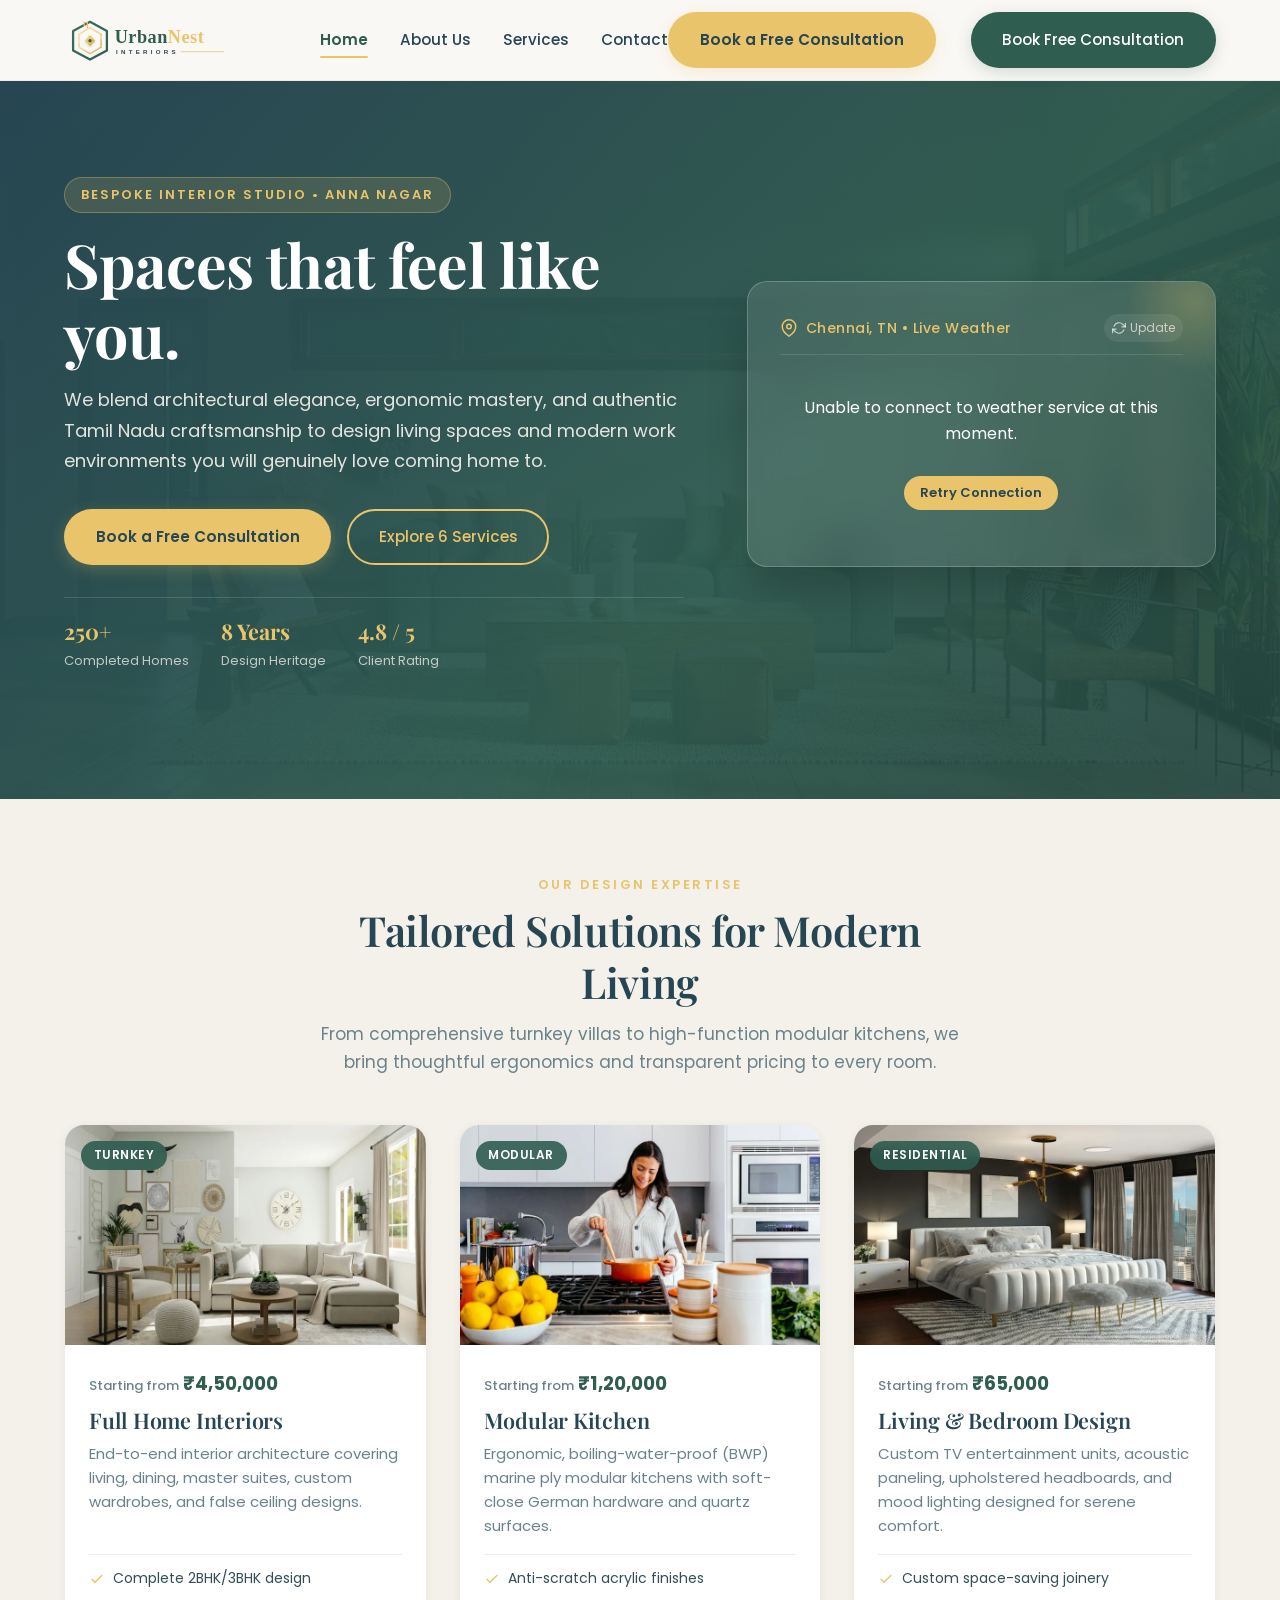
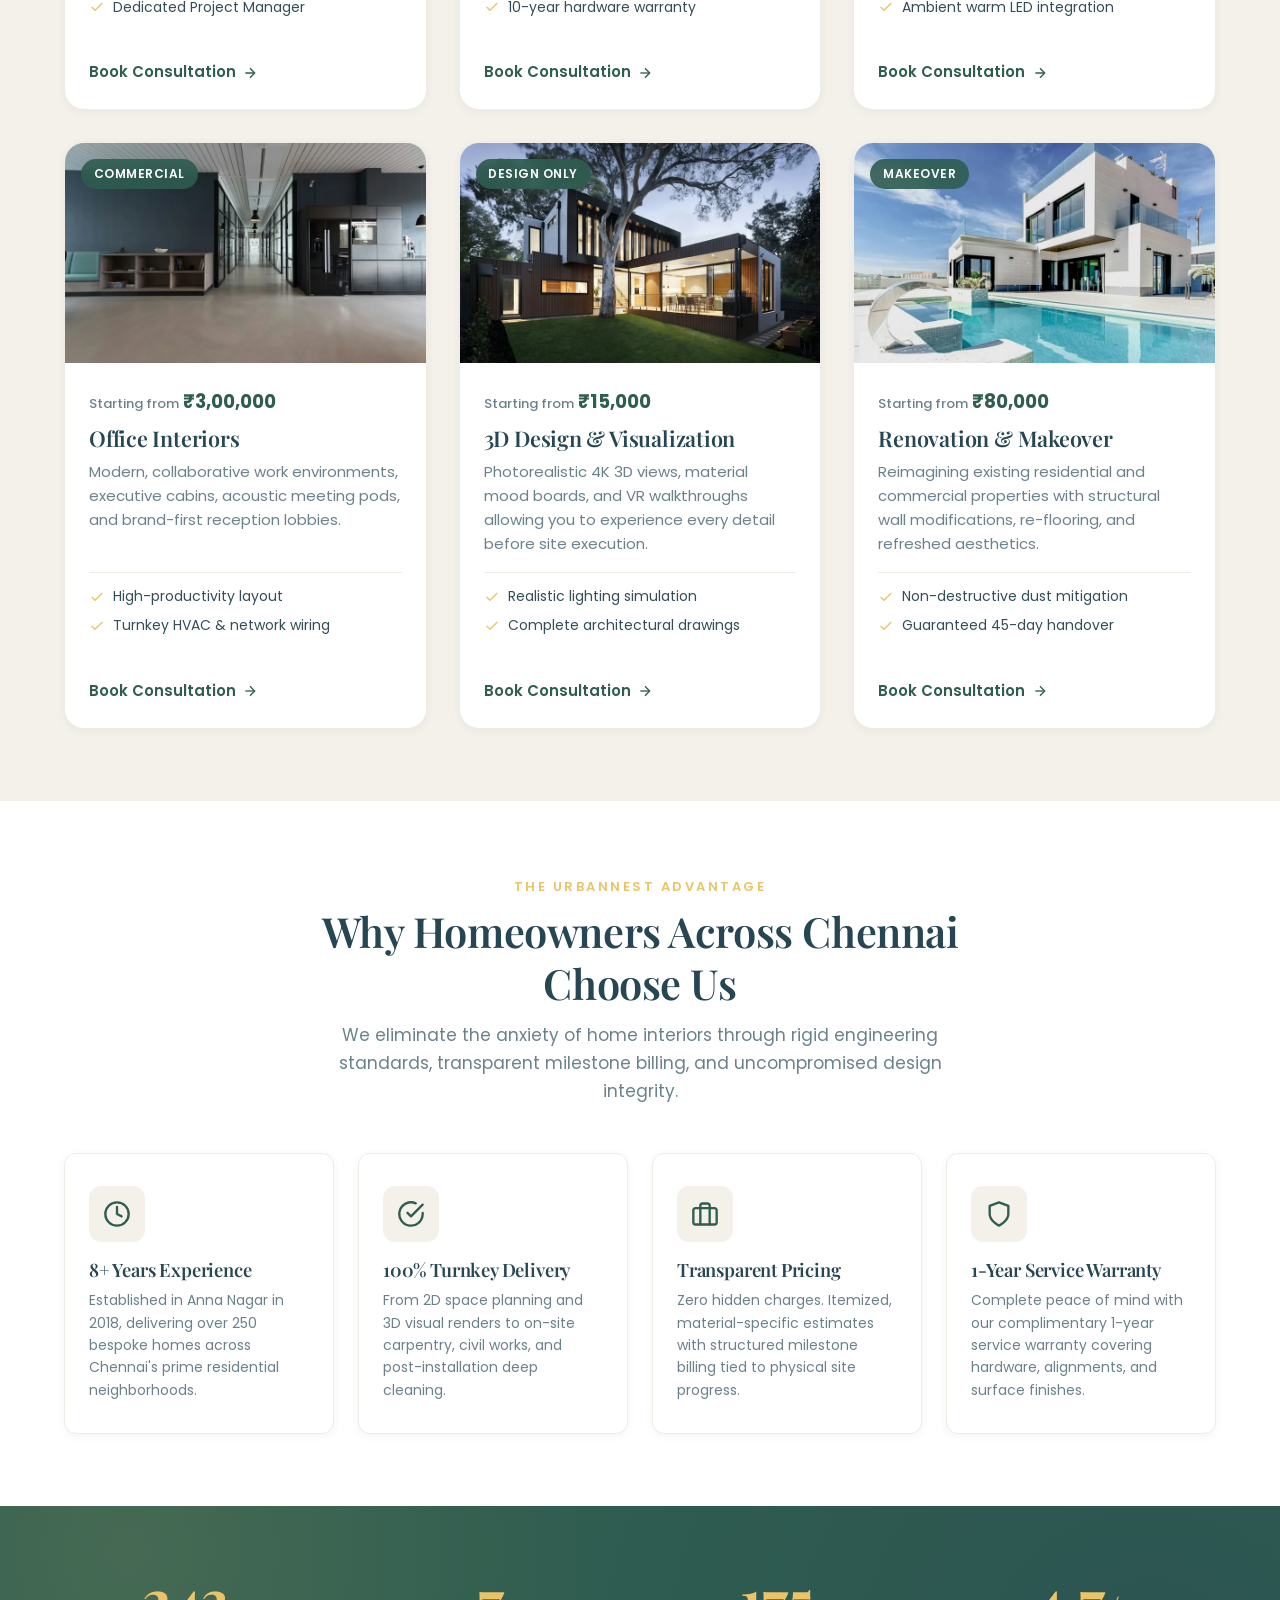
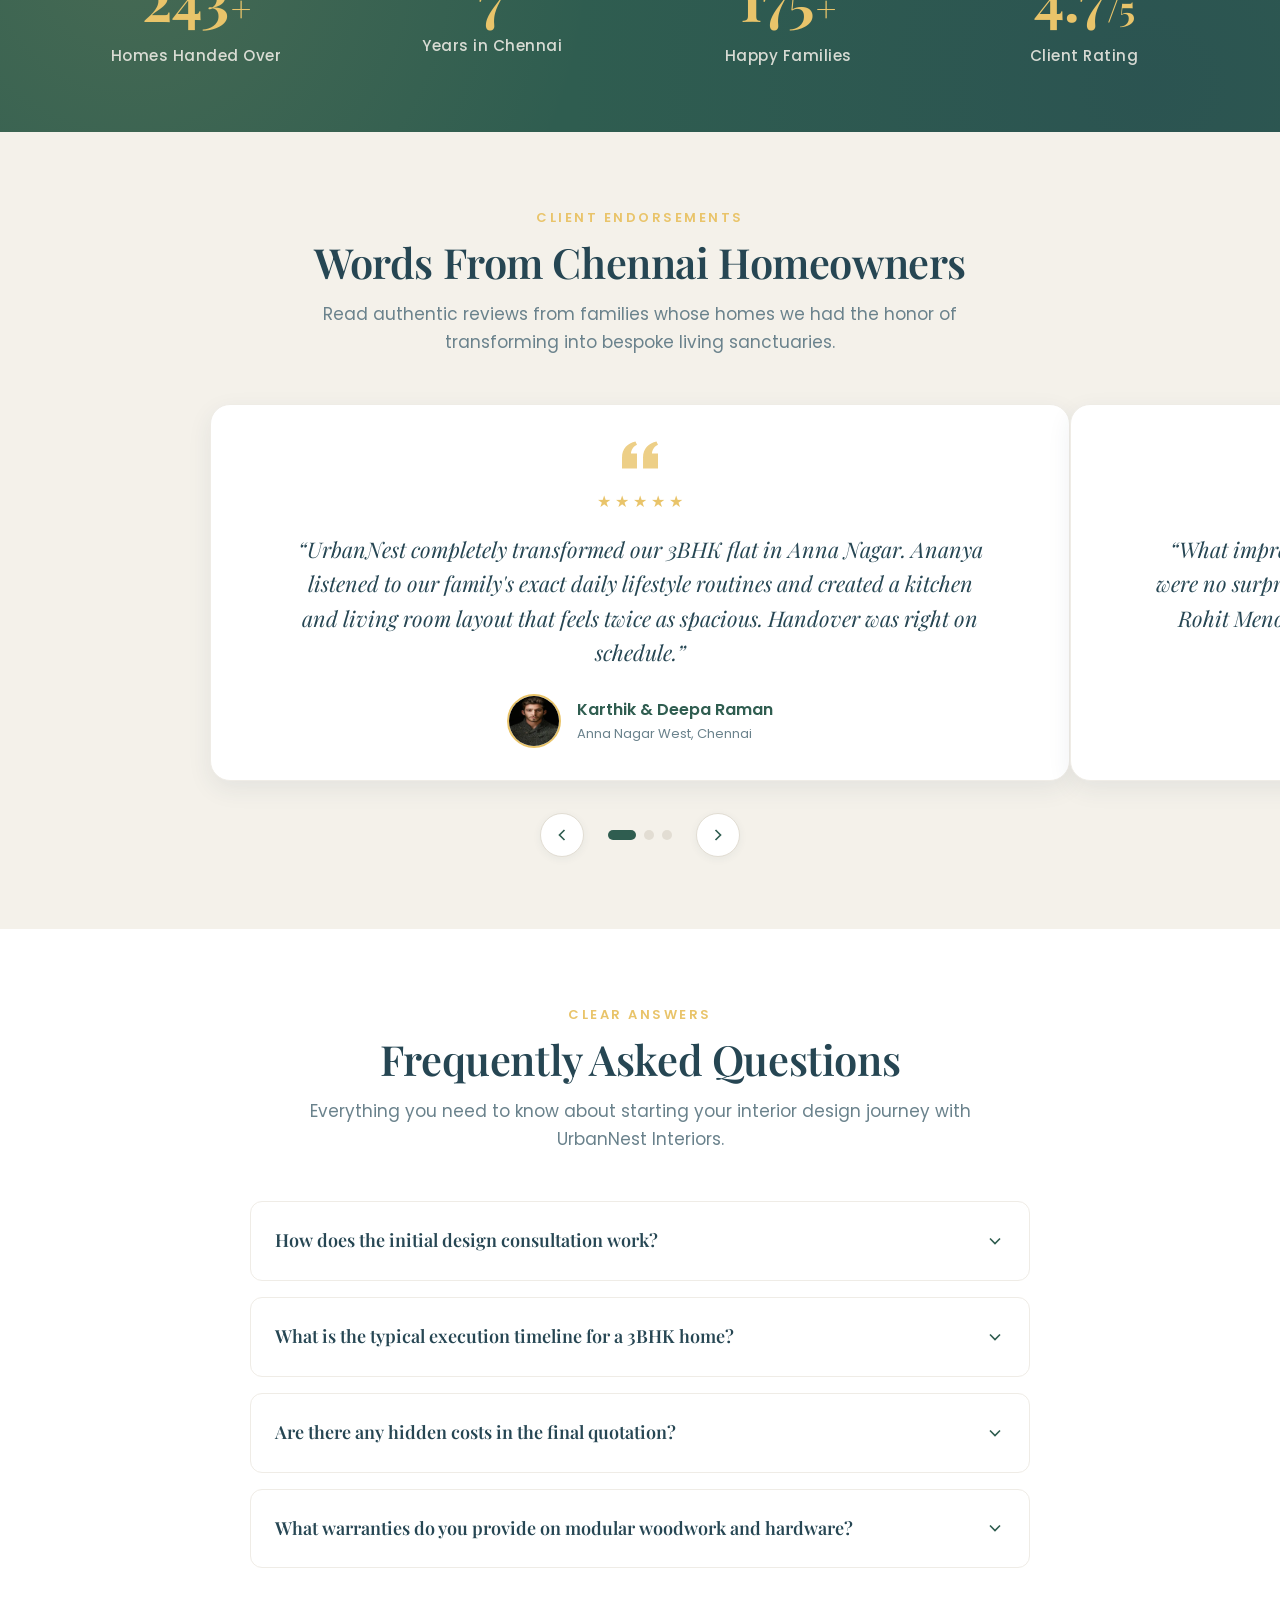
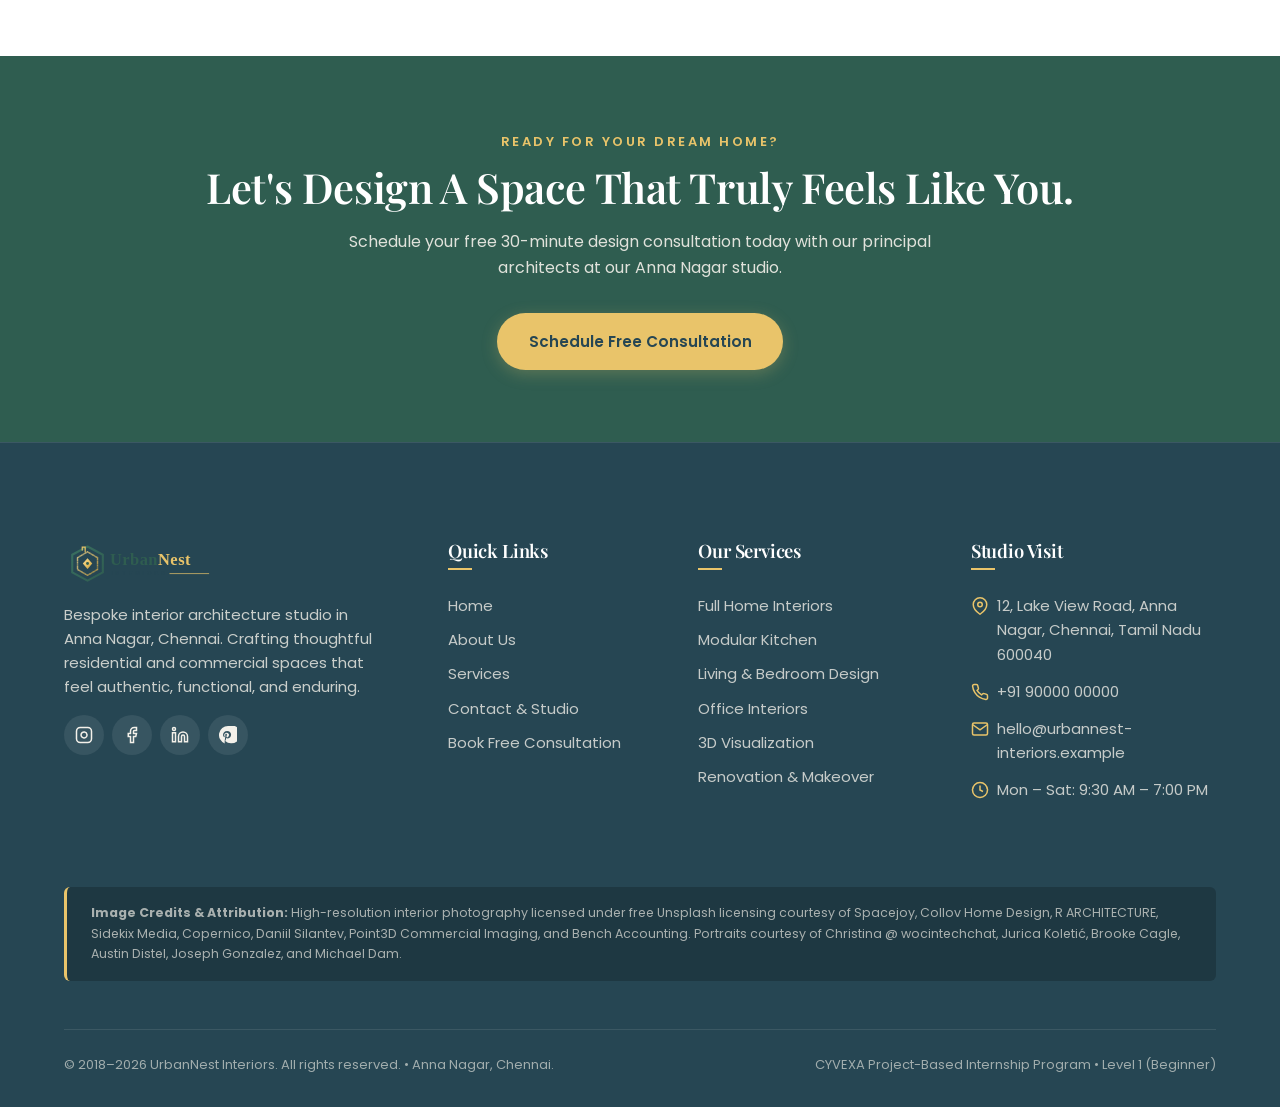
==== index.html @ 2cceaa19 "Initial commit: Complete UrbanNest Interiors static website and documentation" ====
<!DOCTYPE html>
<html lang="en">
<head>
  <meta charset="UTF-8">
  <meta name="viewport" content="width=device-width, initial-scale=1.0">
  <title>UrbanNest Interiors | Spaces that feel like you | Chennai</title>
  <meta name="description" content="UrbanNest Interiors is Chennai's premier interior design firm in Anna Nagar. Bespoke full-home interiors, modular kitchens, and office transformations since 2018.">
  <meta name="keywords" content="interior design chennai, anna nagar interior designers, modular kitchen chennai, home renovation chennai, turnkey interiors">
  <meta name="author" content="UrbanNest Interiors">

  <!-- Open Graph / Meta -->
  <meta property="og:type" content="website">
  <meta property="og:title" content="UrbanNest Interiors | Spaces that feel like you">
  <meta property="og:description" content="Elevate your home with Chennai's trusted interior design studio. Over 250+ projects delivered with transparent pricing and 1-year service support.">
  <meta property="og:image" content="assets/images/hero-living-room.webp">

  <!-- Favicon -->
  <link rel="icon" type="image/png" href="assets/favicon.png">

  <!-- Google Fonts Preconnect -->
  <link rel="preconnect" href="https://fonts.googleapis.com">
  <link rel="preconnect" href="https://fonts.gstatic.com" crossorigin>
  <link href="https://fonts.googleapis.com/css2?family=Playfair+Display:ital,wght@0,500;0,600;0,700;1,400&family=Poppins:wght@300;400;500;600;700&display=swap" rel="stylesheet">

  <!-- Main Stylesheet -->
  <link rel="stylesheet" href="css/style.css">
</head>
<body>

  <!-- Site Header -->
  <header class="site-header" id="siteHeader">
    <div class="container header-container">
      <a href="index.html" class="brand-logo-link" aria-label="UrbanNest Interiors Home">
        <img src="assets/logo.svg" alt="UrbanNest Interiors Logo" class="brand-logo-img" width="220" height="52">
      </a>

      <!-- Desktop & Mobile Navigation -->
      <nav class="main-navigation" id="mainNavigation" aria-label="Main Navigation">
        <ul class="nav-menu">
          <li><a href="index.html" class="nav-link active" aria-current="page">Home</a></li>
          <li><a href="about.html" class="nav-link">About Us</a></li>
          <li><a href="services.html" class="nav-link">Services</a></li>
          <li><a href="contact.html" class="nav-link">Contact</a></li>
        </ul>
        <div class="mobile-cta-wrapper">
          <a href="contact.html" class="btn btn-gold">Book a Free Consultation</a>
        </div>
      </nav>

      <div class="header-actions">
        <a href="contact.html" class="btn btn-primary" id="headerCtaBtn">Book Free Consultation</a>
        <button class="menu-toggle" id="menuToggle" aria-expanded="false" aria-controls="mainNavigation" aria-label="Toggle navigation menu">
          <span class="menu-toggle-bar"></span>
          <span class="menu-toggle-bar"></span>
          <span class="menu-toggle-bar"></span>
        </button>
      </div>
    </div>
  </header>

  <main id="mainContent">
    <!-- Hero Section -->
    <section class="hero" id="heroSection">
      <img src="assets/images/hero-living-room.webp" alt="Warm luxury living room designed by UrbanNest Interiors in Chennai" class="hero-background-image" width="1400" height="800">
      <div class="hero-overlay-scrim"></div>
      
      <div class="container hero-container">
        <div class="hero-content">
          <span class="hero-tag">Bespoke Interior Studio &bull; Anna Nagar</span>
          <h1 class="hero-title">Spaces that feel like you.</h1>
          <p class="hero-subtitle">
            We blend architectural elegance, ergonomic mastery, and authentic Tamil Nadu craftsmanship to design living spaces and modern work environments you will genuinely love coming home to.
          </p>
          <div class="hero-cta-group">
            <a href="contact.html" class="btn btn-gold">Book a Free Consultation</a>
            <a href="services.html" class="btn btn-outline-gold">Explore 6 Services</a>
          </div>

          <div class="hero-trust-badges">
            <div class="trust-badge-item">
              <span class="trust-badge-number">250+</span>
              <span class="trust-badge-label">Completed Homes</span>
            </div>
            <div class="trust-badge-item">
              <span class="trust-badge-number">8 Years</span>
              <span class="trust-badge-label">Design Heritage</span>
            </div>
            <div class="trust-badge-item">
              <span class="trust-badge-number">4.8 / 5</span>
              <span class="trust-badge-label">Client Rating</span>
            </div>
          </div>
        </div>

        <!-- Dynamic Open-Meteo Weather Widget -->
        <div class="weather-widget-wrapper">
          <div class="weather-card" id="weatherCard" aria-live="polite">
            <div class="weather-header">
              <div class="weather-location">
                <svg width="18" height="18" viewBox="0 0 24 24" fill="none" stroke="currentColor" stroke-width="2" stroke-linecap="round" stroke-linejoin="round" aria-hidden="true"><path d="M21 10c0 7-9 13-9 13s-9-6-9-13a9 9 0 0 1 18 0z"></path><circle cx="12" cy="10" r="3"></circle></svg>
                <span>Chennai, TN &bull; Live Weather</span>
              </div>
              <button class="weather-refresh-btn" id="refreshWeatherBtn" title="Refresh live weather">
                <svg width="14" height="14" viewBox="0 0 24 24" fill="none" stroke="currentColor" stroke-width="2" stroke-linecap="round" stroke-linejoin="round" aria-hidden="true"><polyline points="23 4 23 10 17 10"></polyline><polyline points="1 20 1 14 7 14"></polyline><path d="M3.51 9a9 9 0 0 1 14.85-3.36L23 10M1 14l4.64 4.36A9 9 0 0 0 20.49 15"></path></svg>
                <span>Update</span>
              </button>
            </div>

            <!-- Loading State -->
            <div class="weather-loading" id="weatherLoading">
              <div class="weather-loading-spinner"></div>
              <p>Fetching Chennai climate data...</p>
            </div>

            <!-- Live Content State -->
            <div class="weather-content" id="weatherContent" style="display: none;">
              <div class="weather-body">
                <div class="weather-temp-block">
                  <span class="weather-temp" id="weatherTempValue">--</span>
                  <span class="weather-unit">&deg;C</span>
                </div>
                <div class="weather-condition-block">
                  <div class="weather-icon-display" id="weatherIconDisplay" aria-hidden="true">☀️</div>
                  <div class="weather-condition-text" id="weatherConditionText">Loading condition...</div>
                </div>
              </div>

              <div class="weather-details-grid">
                <div class="weather-detail-item">
                  <svg width="15" height="15" viewBox="0 0 24 24" fill="none" stroke="currentColor" stroke-width="2"><path d="M12 2.69l5.66 5.66a8 8 0 1 1-11.31 0z"/></svg>
                  <span>Humidity: <strong id="weatherHumidity">--%</strong></span>
                </div>
                <div class="weather-detail-item">
                  <svg width="15" height="15" viewBox="0 0 24 24" fill="none" stroke="currentColor" stroke-width="2"><path d="M9.59 4.59A2 2 0 1 1 11 8H2m10.59 11.41A2 2 0 1 0 14 16H2m15.73-8.27A2.5 2.5 0 1 1 19.5 12H2"/></svg>
                  <span>Wind: <strong id="weatherWind">-- km/h</strong></span>
                </div>
              </div>

              <p class="weather-context-note">
                Optimal climate planning for Chennai homes &amp; humidity-resistant modular materials.
              </p>
            </div>

            <!-- Error State -->
            <div class="weather-error" id="weatherError" style="display: none;">
              <p>Unable to connect to weather service at this moment.</p>
              <button class="weather-retry-btn" id="retryWeatherBtn">Retry Connection</button>
            </div>
          </div>
        </div>
      </div>
    </section>

    <!-- Featured Services Section -->
    <section class="section section-cream" id="featuredServicesSection">
      <div class="container">
        <div class="section-header">
          <span class="section-eyebrow">Our Design Expertise</span>
          <h2>Tailored Solutions for Modern Living</h2>
          <p class="section-description">
            From comprehensive turnkey villas to high-function modular kitchens, we bring thoughtful ergonomics and transparent pricing to every room.
          </p>
        </div>

        <div class="services-grid">
          <!-- Service 1 -->
          <article class="service-card">
            <div class="service-card-media">
              <img src="assets/images/service-full-home.webp" alt="Full home interior design featuring open living and dining" class="service-card-img" width="800" height="560" loading="lazy">
              <span class="service-card-badge">Turnkey</span>
            </div>
            <div class="service-card-body">
              <span class="service-card-price-tag"><span class="price-prefix">Starting from</span> &#8377;4,50,000</span>
              <h3 class="service-card-title">Full Home Interiors</h3>
              <p class="service-card-desc">End-to-end interior architecture covering living, dining, master suites, custom wardrobes, and false ceiling designs.</p>
              <ul class="service-card-features">
                <li><svg width="16" height="16" viewBox="0 0 24 24" fill="none" stroke="currentColor" stroke-width="2"><polyline points="20 6 9 17 4 12"></polyline></svg> Complete 2BHK/3BHK design</li>
                <li><svg width="16" height="16" viewBox="0 0 24 24" fill="none" stroke="currentColor" stroke-width="2"><polyline points="20 6 9 17 4 12"></polyline></svg> Dedicated Project Manager</li>
              </ul>
              <div class="service-card-footer">
                <a href="contact.html?service=full-home" class="btn-link">Book Consultation <svg width="16" height="16" viewBox="0 0 24 24" fill="none" stroke="currentColor" stroke-width="2"><line x1="5" y1="12" x2="19" y2="12"></line><polyline points="12 5 19 12 12 19"></polyline></svg></a>
              </div>
            </div>
          </article>

          <!-- Service 2 -->
          <article class="service-card">
            <div class="service-card-media">
              <img src="assets/images/service-modular-kitchen.webp" alt="Modern modular kitchen with island and quartz countertops" class="service-card-img" width="800" height="560" loading="lazy">
              <span class="service-card-badge">Modular</span>
            </div>
            <div class="service-card-body">
              <span class="service-card-price-tag"><span class="price-prefix">Starting from</span> &#8377;1,20,000</span>
              <h3 class="service-card-title">Modular Kitchen</h3>
              <p class="service-card-desc">Ergonomic, boiling-water-proof (BWP) marine ply modular kitchens with soft-close German hardware and quartz surfaces.</p>
              <ul class="service-card-features">
                <li><svg width="16" height="16" viewBox="0 0 24 24" fill="none" stroke="currentColor" stroke-width="2"><polyline points="20 6 9 17 4 12"></polyline></svg> Anti-scratch acrylic finishes</li>
                <li><svg width="16" height="16" viewBox="0 0 24 24" fill="none" stroke="currentColor" stroke-width="2"><polyline points="20 6 9 17 4 12"></polyline></svg> 10-year hardware warranty</li>
              </ul>
              <div class="service-card-footer">
                <a href="contact.html?service=modular-kitchen" class="btn-link">Book Consultation <svg width="16" height="16" viewBox="0 0 24 24" fill="none" stroke="currentColor" stroke-width="2"><line x1="5" y1="12" x2="19" y2="12"></line><polyline points="12 5 19 12 12 19"></polyline></svg></a>
              </div>
            </div>
          </article>

          <!-- Service 3 -->
          <article class="service-card">
            <div class="service-card-media">
              <img src="assets/images/service-living-bedroom.webp" alt="Elegantly styled living lounge and cozy master bedroom" class="service-card-img" width="800" height="560" loading="lazy">
              <span class="service-card-badge">Residential</span>
            </div>
            <div class="service-card-body">
              <span class="service-card-price-tag"><span class="price-prefix">Starting from</span> &#8377;65,000</span>
              <h3 class="service-card-title">Living &amp; Bedroom Design</h3>
              <p class="service-card-desc">Custom TV entertainment units, acoustic paneling, upholstered headboards, and mood lighting designed for serene comfort.</p>
              <ul class="service-card-features">
                <li><svg width="16" height="16" viewBox="0 0 24 24" fill="none" stroke="currentColor" stroke-width="2"><polyline points="20 6 9 17 4 12"></polyline></svg> Custom space-saving joinery</li>
                <li><svg width="16" height="16" viewBox="0 0 24 24" fill="none" stroke="currentColor" stroke-width="2"><polyline points="20 6 9 17 4 12"></polyline></svg> Ambient warm LED integration</li>
              </ul>
              <div class="service-card-footer">
                <a href="contact.html?service=living-bedroom" class="btn-link">Book Consultation <svg width="16" height="16" viewBox="0 0 24 24" fill="none" stroke="currentColor" stroke-width="2"><line x1="5" y1="12" x2="19" y2="12"></line><polyline points="12 5 19 12 12 19"></polyline></svg></a>
              </div>
            </div>
          </article>

          <!-- Service 4 -->
          <article class="service-card">
            <div class="service-card-media">
              <img src="assets/images/service-office.webp" alt="Modern corporate office interior with collaborative workstations" class="service-card-img" width="800" height="560" loading="lazy">
              <span class="service-card-badge">Commercial</span>
            </div>
            <div class="service-card-body">
              <span class="service-card-price-tag"><span class="price-prefix">Starting from</span> &#8377;3,00,000</span>
              <h3 class="service-card-title">Office Interiors</h3>
              <p class="service-card-desc">Modern, collaborative work environments, executive cabins, acoustic meeting pods, and brand-first reception lobbies.</p>
              <ul class="service-card-features">
                <li><svg width="16" height="16" viewBox="0 0 24 24" fill="none" stroke="currentColor" stroke-width="2"><polyline points="20 6 9 17 4 12"></polyline></svg> High-productivity layout</li>
                <li><svg width="16" height="16" viewBox="0 0 24 24" fill="none" stroke="currentColor" stroke-width="2"><polyline points="20 6 9 17 4 12"></polyline></svg> Turnkey HVAC &amp; network wiring</li>
              </ul>
              <div class="service-card-footer">
                <a href="contact.html?service=office-interiors" class="btn-link">Book Consultation <svg width="16" height="16" viewBox="0 0 24 24" fill="none" stroke="currentColor" stroke-width="2"><line x1="5" y1="12" x2="19" y2="12"></line><polyline points="12 5 19 12 12 19"></polyline></svg></a>
              </div>
            </div>
          </article>

          <!-- Service 5 -->
          <article class="service-card">
            <div class="service-card-media">
              <img src="assets/images/service-3d-viz.webp" alt="Photorealistic 3D architectural render of a contemporary interior" class="service-card-img" width="800" height="560" loading="lazy">
              <span class="service-card-badge">Design Only</span>
            </div>
            <div class="service-card-body">
              <span class="service-card-price-tag"><span class="price-prefix">Starting from</span> &#8377;15,000</span>
              <h3 class="service-card-title">3D Design &amp; Visualization</h3>
              <p class="service-card-desc">Photorealistic 4K 3D views, material mood boards, and VR walkthroughs allowing you to experience every detail before site execution.</p>
              <ul class="service-card-features">
                <li><svg width="16" height="16" viewBox="0 0 24 24" fill="none" stroke="currentColor" stroke-width="2"><polyline points="20 6 9 17 4 12"></polyline></svg> Realistic lighting simulation</li>
                <li><svg width="16" height="16" viewBox="0 0 24 24" fill="none" stroke="currentColor" stroke-width="2"><polyline points="20 6 9 17 4 12"></polyline></svg> Complete architectural drawings</li>
              </ul>
              <div class="service-card-footer">
                <a href="contact.html?service=3d-design" class="btn-link">Book Consultation <svg width="16" height="16" viewBox="0 0 24 24" fill="none" stroke="currentColor" stroke-width="2"><line x1="5" y1="12" x2="19" y2="12"></line><polyline points="12 5 19 12 12 19"></polyline></svg></a>
              </div>
            </div>
          </article>

          <!-- Service 6 -->
          <article class="service-card">
            <div class="service-card-media">
              <img src="assets/images/service-renovation.webp" alt="Transformed luxury living space after comprehensive renovation" class="service-card-img" width="800" height="560" loading="lazy">
              <span class="service-card-badge">Makeover</span>
            </div>
            <div class="service-card-body">
              <span class="service-card-price-tag"><span class="price-prefix">Starting from</span> &#8377;80,000</span>
              <h3 class="service-card-title">Renovation &amp; Makeover</h3>
              <p class="service-card-desc">Reimagining existing residential and commercial properties with structural wall modifications, re-flooring, and refreshed aesthetics.</p>
              <ul class="service-card-features">
                <li><svg width="16" height="16" viewBox="0 0 24 24" fill="none" stroke="currentColor" stroke-width="2"><polyline points="20 6 9 17 4 12"></polyline></svg> Non-destructive dust mitigation</li>
                <li><svg width="16" height="16" viewBox="0 0 24 24" fill="none" stroke="currentColor" stroke-width="2"><polyline points="20 6 9 17 4 12"></polyline></svg> Guaranteed 45-day handover</li>
              </ul>
              <div class="service-card-footer">
                <a href="contact.html?service=renovation" class="btn-link">Book Consultation <svg width="16" height="16" viewBox="0 0 24 24" fill="none" stroke="currentColor" stroke-width="2"><line x1="5" y1="12" x2="19" y2="12"></line><polyline points="12 5 19 12 12 19"></polyline></svg></a>
              </div>
            </div>
          </article>
        </div>
      </div>
    </section>

    <!-- Why Choose UrbanNest Section -->
    <section class="section section-white" id="whyChooseUsSection">
      <div class="container">
        <div class="section-header">
          <span class="section-eyebrow">The UrbanNest Advantage</span>
          <h2>Why Homeowners Across Chennai Choose Us</h2>
          <p class="section-description">
            We eliminate the anxiety of home interiors through rigid engineering standards, transparent milestone billing, and uncompromised design integrity.
          </p>
        </div>

        <div class="features-grid">
          <div class="feature-box">
            <div class="feature-icon-wrapper">
              <svg width="28" height="28" viewBox="0 0 24 24" fill="none" stroke="currentColor" stroke-width="2" stroke-linecap="round" stroke-linejoin="round" aria-hidden="true"><circle cx="12" cy="12" r="10"></circle><polyline points="12 6 12 12 16 14"></polyline></svg>
            </div>
            <h3 class="feature-title">8+ Years Experience</h3>
            <p class="feature-text">Established in Anna Nagar in 2018, delivering over 250 bespoke homes across Chennai's prime residential neighborhoods.</p>
          </div>

          <div class="feature-box">
            <div class="feature-icon-wrapper">
              <svg width="28" height="28" viewBox="0 0 24 24" fill="none" stroke="currentColor" stroke-width="2" stroke-linecap="round" stroke-linejoin="round" aria-hidden="true"><path d="M22 11.08V12a10 10 0 1 1-5.93-9.14"></path><polyline points="22 4 12 14.01 9 11.01"></polyline></svg>
            </div>
            <h3 class="feature-title">100% Turnkey Delivery</h3>
            <p class="feature-text">From 2D space planning and 3D visual renders to on-site carpentry, civil works, and post-installation deep cleaning.</p>
          </div>

          <div class="feature-box">
            <div class="feature-icon-wrapper">
              <svg width="28" height="28" viewBox="0 0 24 24" fill="none" stroke="currentColor" stroke-width="2" stroke-linecap="round" stroke-linejoin="round" aria-hidden="true"><rect x="2" y="7" width="20" height="14" rx="2" ry="2"></rect><path d="M16 21V5a2 2 0 0 0-2-2h-4a2 2 0 0 0-2 2v16"></path></svg>
            </div>
            <h3 class="feature-title">Transparent Pricing</h3>
            <p class="feature-text">Zero hidden charges. Itemized, material-specific estimates with structured milestone billing tied to physical site progress.</p>
          </div>

          <div class="feature-box">
            <div class="feature-icon-wrapper">
              <svg width="28" height="28" viewBox="0 0 24 24" fill="none" stroke="currentColor" stroke-width="2" stroke-linecap="round" stroke-linejoin="round" aria-hidden="true"><path d="M12 22s8-4 8-10V5l-8-3-8 3v7c0 6 8 10 8 10z"></path></svg>
            </div>
            <h3 class="feature-title">1-Year Service Warranty</h3>
            <p class="feature-text">Complete peace of mind with our complimentary 1-year service warranty covering hardware, alignments, and surface finishes.</p>
          </div>
        </div>
      </div>
    </section>

    <!-- Statistics Section with Animated Counters -->
    <section class="stats-banner" id="statsSection">
      <div class="container">
        <div class="stats-grid">
          <div class="stat-item">
            <div class="stat-number-wrapper">
              <span class="stat-counter" data-target="250">0</span>
              <span class="stat-suffix">+</span>
            </div>
            <div class="stat-label">Homes Handed Over</div>
          </div>

          <div class="stat-item">
            <div class="stat-number-wrapper">
              <span class="stat-counter" data-target="8">0</span>
              <span class="stat-suffix"></span>
            </div>
            <div class="stat-label">Years in Chennai</div>
          </div>

          <div class="stat-item">
            <div class="stat-number-wrapper">
              <span class="stat-counter" data-target="180">0</span>
              <span class="stat-suffix">+</span>
            </div>
            <div class="stat-label">Happy Families</div>
          </div>

          <div class="stat-item">
            <div class="stat-number-wrapper">
              <span class="stat-counter" data-target="4.8" data-decimal="true">0</span>
              <span class="stat-suffix">/5</span>
            </div>
            <div class="stat-label">Client Rating</div>
          </div>
        </div>
      </div>
    </section>

    <!-- Client Testimonials Slider -->
    <section class="section section-cream testimonials-section" id="testimonialsSection">
      <div class="container">
        <div class="section-header">
          <span class="section-eyebrow">Client Endorsements</span>
          <h2>Words From Chennai Homeowners</h2>
          <p class="section-description">
            Read authentic reviews from families whose homes we had the honor of transforming into bespoke living sanctuaries.
          </p>
        </div>

        <div class="testimonial-carousel-container" id="testimonialCarousel">
          <div class="testimonial-track" id="testimonialTrack">
            <!-- Slide 1 -->
            <div class="testimonial-slide">
              <svg class="testimonial-quote-icon" width="36" height="36" viewBox="0 0 24 24" fill="currentColor"><path d="M14.017 21v-7.391c0-5.704 3.731-9.57 8.983-10.609l.995 2.151c-2.432.917-3.995 3.638-3.995 5.849h4v10h-9.983zm-14.017 0v-7.391c0-5.704 3.748-9.57 9-10.609l.996 2.151c-2.433.917-3.996 3.638-3.996 5.849h3.983v10h-9.983z"/></svg>
              <div class="testimonial-rating" aria-label="5 out of 5 stars">
                <span>&#9733;</span><span>&#9733;</span><span>&#9733;</span><span>&#9733;</span><span>&#9733;</span>
              </div>
              <blockquote class="testimonial-quote-text">
                &ldquo;UrbanNest completely transformed our 3BHK flat in Anna Nagar. Ananya listened to our family's exact daily lifestyle routines and created a kitchen and living room layout that feels twice as spacious. Handover was right on schedule.&rdquo;
              </blockquote>
              <div class="testimonial-author-wrapper">
                <img src="assets/images/client-karthik.webp" alt="Client Karthik and Deepa" class="testimonial-author-avatar" width="54" height="54" loading="lazy">
                <div class="testimonial-author-info">
                  <div class="testimonial-author-name">Karthik &amp; Deepa Raman</div>
                  <div class="testimonial-author-location">Anna Nagar West, Chennai</div>
                </div>
              </div>
            </div>

            <!-- Slide 2 -->
            <div class="testimonial-slide">
              <svg class="testimonial-quote-icon" width="36" height="36" viewBox="0 0 24 24" fill="currentColor"><path d="M14.017 21v-7.391c0-5.704 3.731-9.57 8.983-10.609l.995 2.151c-2.432.917-3.995 3.638-3.995 5.849h4v10h-9.983zm-14.017 0v-7.391c0-5.704 3.748-9.57 9-10.609l.996 2.151c-2.433.917-3.996 3.638-3.996 5.849h3.983v10h-9.983z"/></svg>
              <div class="testimonial-rating" aria-label="5 out of 5 stars">
                <span>&#9733;</span><span>&#9733;</span><span>&#9733;</span><span>&#9733;</span><span>&#9733;</span>
              </div>
              <blockquote class="testimonial-quote-text">
                &ldquo;What impressed me most was the absolute financial transparency. There were no surprise charges halfway through our ECR beach house renovation. Rohit Menon and his project engineers sent weekly video walkthroughs without fail.&rdquo;
              </blockquote>
              <div class="testimonial-author-wrapper">
                <img src="assets/images/client-meera.webp" alt="Client Meera Sundaram" class="testimonial-author-avatar" width="54" height="54" loading="lazy">
                <div class="testimonial-author-info">
                  <div class="testimonial-author-name">Meera Sundaram</div>
                  <div class="testimonial-author-location">East Coast Road (ECR), Chennai</div>
                </div>
              </div>
            </div>

            <!-- Slide 3 -->
            <div class="testimonial-slide">
              <svg class="testimonial-quote-icon" width="36" height="36" viewBox="0 0 24 24" fill="currentColor"><path d="M14.017 21v-7.391c0-5.704 3.731-9.57 8.983-10.609l.995 2.151c-2.432.917-3.995 3.638-3.995 5.849h4v10h-9.983zm-14.017 0v-7.391c0-5.704 3.748-9.57 9-10.609l.996 2.151c-2.433.917-3.996 3.638-3.996 5.849h3.983v10h-9.983z"/></svg>
              <div class="testimonial-rating" aria-label="5 out of 5 stars">
                <span>&#9733;</span><span>&#9733;</span><span>&#9733;</span><span>&#9733;</span><span>&#9733;</span>
              </div>
              <blockquote class="testimonial-quote-text">
                &ldquo;Sneha's 3D visualizations gave us complete confidence before even knocking down a single wall. The finished apartment in OMR matches the 3D rendering down to the exact wood grain and ambient light temperature.&rdquo;
              </blockquote>
              <div class="testimonial-author-wrapper">
                <img src="assets/images/client-arjun.webp" alt="Client Arjun and Radhika" class="testimonial-author-avatar" width="54" height="54" loading="lazy">
                <div class="testimonial-author-info">
                  <div class="testimonial-author-name">Arjun &amp; Radhika Varma</div>
                  <div class="testimonial-author-location">OMR IT Corridor, Chennai</div>
                </div>
              </div>
            </div>
          </div>

          <!-- Controls -->
          <div class="slider-controls">
            <button class="slider-btn" id="prevSlideBtn" aria-label="Previous testimonial slide">
              <svg width="20" height="20" viewBox="0 0 24 24" fill="none" stroke="currentColor" stroke-width="2"><polyline points="15 18 9 12 15 6"></polyline></svg>
            </button>
            <div class="slider-dots" id="sliderDots" role="tablist" aria-label="Testimonial slider navigation"></div>
            <button class="slider-btn" id="nextSlideBtn" aria-label="Next testimonial slide">
              <svg width="20" height="20" viewBox="0 0 24 24" fill="none" stroke="currentColor" stroke-width="2"><polyline points="9 18 15 12 9 6"></polyline></svg>
            </button>
          </div>
        </div>
      </div>
    </section>

    <!-- Frequently Asked Questions Accordion -->
    <section class="section section-white" id="faqSection">
      <div class="container">
        <div class="section-header">
          <span class="section-eyebrow">Clear Answers</span>
          <h2>Frequently Asked Questions</h2>
          <p class="section-description">
            Everything you need to know about starting your interior design journey with UrbanNest Interiors.
          </p>
        </div>

        <div class="faq-container">
          <!-- FAQ 1 -->
          <div class="faq-item">
            <button class="faq-question-btn" aria-expanded="false">
              <span>How does the initial design consultation work?</span>
              <svg class="faq-chevron" width="20" height="20" viewBox="0 0 24 24" fill="none" stroke="currentColor" stroke-width="2"><polyline points="6 9 12 15 18 9"></polyline></svg>
            </button>
            <div class="faq-answer-panel">
              <div class="faq-answer-content">
                Our initial 30-minute design consultation is completely free of charge. You can meet our lead architects at our Anna Nagar design studio or schedule a video call. We discuss your floor plans, aesthetic tastes, budget parameters, and timeline requirements.
              </div>
            </div>
          </div>

          <!-- FAQ 2 -->
          <div class="faq-item">
            <button class="faq-question-btn" aria-expanded="false">
              <span>What is the typical execution timeline for a 3BHK home?</span>
              <svg class="faq-chevron" width="20" height="20" viewBox="0 0 24 24" fill="none" stroke="currentColor" stroke-width="2"><polyline points="6 9 12 15 18 9"></polyline></svg>
            </button>
            <div class="faq-answer-panel">
              <div class="faq-answer-content">
                A complete turnkey 3BHK interior project typically takes 45 to 60 business days from the final design approval. We maintain an ironclad schedule backed by weekly video updates and a penalty clause for unexcused delays.
              </div>
            </div>
          </div>

          <!-- FAQ 3 -->
          <div class="faq-item">
            <button class="faq-question-btn" aria-expanded="false">
              <span>Are there any hidden costs in the final quotation?</span>
              <svg class="faq-chevron" width="20" height="20" viewBox="0 0 24 24" fill="none" stroke="currentColor" stroke-width="2"><polyline points="6 9 12 15 18 9"></polyline></svg>
            </button>
            <div class="faq-answer-panel">
              <div class="faq-answer-content">
                No. We practice 100% itemized milestone billing. The price quoted in your finalized scope document is exactly what you pay. Any client-initiated changes during the project are formally estimated and approved before work begins.
              </div>
            </div>
          </div>

          <!-- FAQ 4 -->
          <div class="faq-item">
            <button class="faq-question-btn" aria-expanded="false">
              <span>What warranties do you provide on modular woodwork and hardware?</span>
              <svg class="faq-chevron" width="20" height="20" viewBox="0 0 24 24" fill="none" stroke="currentColor" stroke-width="2"><polyline points="6 9 12 15 18 9"></polyline></svg>
            </button>
            <div class="faq-answer-panel">
              <div class="faq-answer-content">
                We provide a comprehensive 1-year UrbanNest service warranty covering craftsmanship and alignments, combined with up to 10-year manufacturer warranties on boiling-water-proof (BWP) ply and German soft-close hinges (Hettich / Blum).
              </div>
            </div>
          </div>
        </div>
      </div>
    </section>

    <!-- Consultation Call to Action Banner -->
    <section class="section section-dark text-center" id="ctaBannerSection">
      <div class="container">
        <span class="section-eyebrow">Ready For Your Dream Home?</span>
        <h2 style="margin-bottom: 1rem; color: #FFFFFF;">Let&apos;s Design A Space That Truly Feels Like You.</h2>
        <p style="max-width: 600px; margin: 0 auto 2rem; color: rgba(244, 241, 234, 0.9);">
          Schedule your free 30-minute design consultation today with our principal architects at our Anna Nagar studio.
        </p>
        <a href="contact.html" class="btn btn-gold">Schedule Free Consultation</a>
      </div>
    </section>
  </main>

  <!-- Global Footer -->
  <footer class="site-footer" id="siteFooter">
    <div class="container">
      <div class="footer-top-grid">
        <!-- Col 1: Brand Info -->
        <div>
          <img src="assets/logo.svg" alt="UrbanNest Interiors" class="footer-brand-logo" width="200" height="48">
          <p class="footer-brand-desc">
            Bespoke interior architecture studio in Anna Nagar, Chennai. Crafting thoughtful residential and commercial spaces that feel authentic, functional, and enduring.
          </p>
          <div class="footer-social-links" aria-label="Social media channels">
            <a href="https://instagram.com" class="social-btn" target="_blank" rel="noopener noreferrer" aria-label="Instagram">
              <svg width="18" height="18" viewBox="0 0 24 24" fill="none" stroke="currentColor" stroke-width="2"><rect x="2" y="2" width="20" height="20" rx="5" ry="5"></rect><path d="M16 11.37A4 4 0 1 1 12.63 8 4 4 0 0 1 16 11.37z"></path><line x1="17.5" y1="6.5" x2="17.51" y2="6.5"></line></svg>
            </a>
            <a href="https://facebook.com" class="social-btn" target="_blank" rel="noopener noreferrer" aria-label="Facebook">
              <svg width="18" height="18" viewBox="0 0 24 24" fill="none" stroke="currentColor" stroke-width="2"><path d="M18 2h-3a5 5 0 0 0-5 5v3H7v4h3v8h4v-8h3l1-4h-4V7a1 1 0 0 1 1-1h3z"></path></svg>
            </a>
            <a href="https://linkedin.com" class="social-btn" target="_blank" rel="noopener noreferrer" aria-label="LinkedIn">
              <svg width="18" height="18" viewBox="0 0 24 24" fill="none" stroke="currentColor" stroke-width="2"><path d="M16 8a6 6 0 0 1 6 6v7h-4v-7a2 2 0 0 0-2-2 2 2 0 0 0-2 2v7h-4v-7a6 6 0 0 1 6-6z"></path><rect x="2" y="9" width="4" height="12"></rect><circle cx="4" cy="4" r="2"></circle></svg>
            </a>
            <a href="https://pinterest.com" class="social-btn" target="_blank" rel="noopener noreferrer" aria-label="Pinterest">
              <svg width="18" height="18" viewBox="0 0 24 24" fill="currentColor"><path d="M12 0a12 12 0 0 0-4.37 23.18c-.06-.98-.12-2.48.02-3.55.13-.97.87-6.39.87-6.39s-.22-.44-.22-1.09c0-1.02.59-1.78 1.33-1.78.63 0 .93.47.93 1.04 0 .63-.4 1.58-.61 2.45-.17.73.37 1.33 1.09 1.33 1.3 0 2.31-1.38 2.31-3.36 0-1.76-1.26-2.99-3.07-2.99-2.09 0-3.32 1.57-3.32 3.19 0 .63.24 1.31.55 1.68.06.07.07.14.05.21-.06.24-.19.77-.21.88-.04.14-.12.17-.28.1-1.05-.49-1.7-2.02-1.7-3.26 0-2.65 1.93-5.09 5.56-5.09 2.92 0 5.19 2.08 5.19 4.86 0 2.9-1.83 5.23-4.37 5.23-.85 0-1.66-.44-1.93-.97l-.53 2.01c-.19.74-.71 1.66-1.06 2.22A12.003 12.003 0 1 0 12 0z"/></svg>
            </a>
          </div>
        </div>

        <!-- Col 2: Quick Links -->
        <div>
          <h4 class="footer-heading">Quick Links</h4>
          <ul class="footer-nav-list">
            <li><a href="index.html">Home</a></li>
            <li><a href="about.html">About Us</a></li>
            <li><a href="services.html">Services</a></li>
            <li><a href="contact.html">Contact &amp; Studio</a></li>
            <li><a href="contact.html">Book Free Consultation</a></li>
          </ul>
        </div>

        <!-- Col 3: Services -->
        <div>
          <h4 class="footer-heading">Our Services</h4>
          <ul class="footer-nav-list">
            <li><a href="services.html#serviceFullHome">Full Home Interiors</a></li>
            <li><a href="services.html#serviceModularKitchen">Modular Kitchen</a></li>
            <li><a href="services.html#serviceLivingBed">Living &amp; Bedroom Design</a></li>
            <li><a href="services.html#serviceOffice">Office Interiors</a></li>
            <li><a href="services.html#service3dViz">3D Visualization</a></li>
            <li><a href="services.html#serviceRenovation">Renovation &amp; Makeover</a></li>
          </ul>
        </div>

        <!-- Col 4: Studio Contact -->
        <div>
          <h4 class="footer-heading">Studio Visit</h4>
          <div class="footer-contact-item">
            <svg width="18" height="18" viewBox="0 0 24 24" fill="none" stroke="currentColor" stroke-width="2"><path d="M21 10c0 7-9 13-9 13s-9-6-9-13a9 9 0 0 1 18 0z"></path><circle cx="12" cy="10" r="3"></circle></svg>
            <span>12, Lake View Road, Anna Nagar, Chennai, Tamil Nadu 600040</span>
          </div>
          <div class="footer-contact-item">
            <svg width="18" height="18" viewBox="0 0 24 24" fill="none" stroke="currentColor" stroke-width="2"><path d="M22 16.92v3a2 2 0 0 1-2.18 2 19.79 19.79 0 0 1-8.63-3.07 19.5 19.5 0 0 1-6-6 19.79 19.79 0 0 1-3.07-8.67A2 2 0 0 1 4.11 2h3a2 2 0 0 1 2 1.72 12.84 12.84 0 0 0 .7 2.81 2 2 0 0 1-.45 2.11L8.09 9.91a16 16 0 0 0 6 6l1.27-1.27a2 2 0 0 1 2.11-.45 12.84 12.84 0 0 0 2.81.7A2 2 0 0 1 22 16.92z"></path></svg>
            <a href="tel:+919000000000">+91 90000 00000</a>
          </div>
          <div class="footer-contact-item">
            <svg width="18" height="18" viewBox="0 0 24 24" fill="none" stroke="currentColor" stroke-width="2"><path d="M4 4h16c1.1 0 2 .9 2 2v12c0 1.1-.9 2-2 2H4c-1.1 0-2-.9-2-2V6c0-1.1.9-2 2-2z"></path><polyline points="22,6 12,13 2,6"></polyline></svg>
            <a href="mailto:hello@urbannest-interiors.example">hello@urbannest-interiors.example</a>
          </div>
          <div class="footer-contact-item">
            <svg width="18" height="18" viewBox="0 0 24 24" fill="none" stroke="currentColor" stroke-width="2"><circle cx="12" cy="12" r="10"></circle><polyline points="12 6 12 12 16 14"></polyline></svg>
            <span>Mon &ndash; Sat: 9:30 AM &ndash; 7:00 PM</span>
          </div>
        </div>
      </div>

      <!-- External Image Credits Strip -->
      <div class="footer-credits-box">
        <strong>Image Credits &amp; Attribution:</strong> High-resolution interior photography licensed under free Unsplash licensing courtesy of Spacejoy, Collov Home Design, R ARCHITECTURE, Sidekix Media, Copernico, Daniil Silantev, Point3D Commercial Imaging, and Bench Accounting. Portraits courtesy of Christina @ wocintechchat, Jurica Koletić, Brooke Cagle, Austin Distel, Joseph Gonzalez, and Michael Dam.
      </div>

      <!-- Copyright Bar -->
      <div class="footer-bottom-bar">
        <div>&copy; 2018&ndash;2026 UrbanNest Interiors. All rights reserved. &bull; Anna Nagar, Chennai.</div>
        <div>CYVEXA Project-Based Internship Program &bull; Level 1 (Beginner)</div>
      </div>
    </div>
  </footer>

  <!-- Floating Back to Top Button -->
  <button class="back-to-top-btn" id="backToTopBtn" aria-label="Back to top of page">
    <svg width="22" height="22" viewBox="0 0 24 24" fill="none" stroke="currentColor" stroke-width="2.5" stroke-linecap="round" stroke-linejoin="round"><line x1="12" y1="19" x2="12" y2="5"></line><polyline points="5 12 12 5 19 12"></polyline></svg>
  </button>

  <!-- Scripts -->
  <script src="js/main.js"></script>
</body>
</html>
---- css/style.css ----
/* ==========================================================================
   UrbanNest Interiors — Official Stylesheet
   Tagline: "Spaces that feel like you."
   Colors:
     Deep Green: #2F5D50 | Warm Gold: #E9C46A | Cream: #F4F1EA
     Charcoal: #264653   | White: #FFFFFF
   Fonts:
     Headings: 'Playfair Display', Georgia, serif
     Body: 'Poppins', sans-serif
   ========================================================================== */

/* --------------------------------------------------------------------------
   1. CSS Custom Properties (Design Tokens)
   -------------------------------------------------------------------------- */
:root {
  /* Color Palette */
  --color-primary: #2F5D50;
  --color-primary-dark: #22443A;
  --color-primary-light: #3D7364;
  --color-primary-subtle: rgba(47, 93, 80, 0.08);

  --color-gold: #E9C46A;
  --color-gold-hover: #D4AF37;
  --color-gold-light: #FDF6E2;
  --color-gold-glow: rgba(233, 196, 106, 0.25);

  --color-cream: #F4F1EA;
  --color-cream-light: #FAF8F5;
  --color-cream-dark: #E8E3D7;

  --color-charcoal: #264653;
  --color-charcoal-muted: #4A6B78;
  --color-text-body: #334E58;
  --color-text-light: #6A828C;

  --color-white: #FFFFFF;
  --color-border: #E2DDD3;
  --color-border-light: #EFECE6;

  --color-error: #D9534F;
  --color-error-bg: #FDF2F2;
  --color-success: #2E7D32;
  --color-success-bg: #E8F5E9;

  /* Typography */
  --font-heading: 'Playfair Display', Georgia, serif;
  --font-body: 'Poppins', -apple-system, BlinkMacSystemFont, 'Segoe UI', Roboto, sans-serif;

  /* Spacing Scale */
  --space-2xs: 0.25rem;  /* 4px */
  --space-xs: 0.5rem;    /* 8px */
  --space-sm: 0.75rem;   /* 12px */
  --space-md: 1rem;      /* 16px */
  --space-lg: 1.5rem;    /* 24px */
  --space-xl: 2rem;      /* 32px */
  --space-2xl: 3rem;     /* 48px */
  --space-3xl: 4.5rem;   /* 72px */
  --space-4xl: 6rem;     /* 96px */

  /* Layout */
  --container-max-width: 1200px;
  --header-height: 80px;

  /* Shadows */
  --shadow-sm: 0 2px 8px rgba(38, 70, 83, 0.06);
  --shadow-md: 0 8px 24px rgba(38, 70, 83, 0.08);
  --shadow-lg: 0 16px 40px rgba(38, 70, 83, 0.12);
  --shadow-hover: 0 20px 48px rgba(47, 93, 80, 0.16);

  /* Transitions & Border Radii */
  --radius-sm: 6px;
  --radius-md: 12px;
  --radius-lg: 20px;
  --radius-full: 9999px;
  --transition-fast: 0.2s cubic-bezier(0.16, 1, 0.3, 1);
  --transition-normal: 0.3s cubic-bezier(0.16, 1, 0.3, 1);
  --transition-slow: 0.5s cubic-bezier(0.16, 1, 0.3, 1);
}

/* --------------------------------------------------------------------------
   2. Reset & Base Styles
   -------------------------------------------------------------------------- */
*,
*::before,
*::after {
  box-sizing: border-box;
  margin: 0;
  padding: 0;
}

html {
  font-size: 16px;
  scroll-behavior: smooth;
  -webkit-font-smoothing: antialiased;
  -moz-osx-font-smoothing: grayscale;
}

body {
  font-family: var(--font-body);
  font-size: 1rem;
  line-height: 1.65;
  color: var(--color-text-body);
  background-color: var(--color-cream-light);
  overflow-x: hidden;
  min-height: 100vh;
  display: flex;
  flex-direction: column;
}

main {
  flex: 1 0 auto;
}

img,
svg,
video {
  display: block;
  max-width: 100%;
  height: auto;
}

a {
  color: inherit;
  text-decoration: none;
  transition: color var(--transition-fast);
}

button,
input,
select,
textarea {
  font: inherit;
  color: inherit;
}

button {
  cursor: pointer;
  border: none;
  background: none;
}

ul,
ol {
  list-style: none;
}

/* --------------------------------------------------------------------------
   3. Typography & Headings
   -------------------------------------------------------------------------- */
h1, h2, h3, h4, h5, h6 {
  font-family: var(--font-heading);
  color: var(--color-charcoal);
  line-height: 1.25;
  font-weight: 600;
  letter-spacing: -0.01em;
}

h1 {
  font-size: clamp(2.4rem, 5vw, 3.8rem);
  font-weight: 700;
}

h2 {
  font-size: clamp(1.8rem, 3.5vw, 2.6rem);
}

h3 {
  font-size: clamp(1.3rem, 2.5vw, 1.75rem);
}

h4 {
  font-size: 1.2rem;
}

p {
  margin-bottom: 1rem;
}

p:last-child {
  margin-bottom: 0;
}

.text-gold {
  color: var(--color-gold);
}

.text-green {
  color: var(--color-primary);
}

.text-center {
  text-align: center;
}

/* --------------------------------------------------------------------------
   4. Layout Containers & Utilities
   -------------------------------------------------------------------------- */
.container {
  width: 100%;
  max-width: var(--container-max-width);
  margin-left: auto;
  margin-right: auto;
  padding-left: var(--space-lg);
  padding-right: var(--space-lg);
}

.section {
  padding-top: var(--space-3xl);
  padding-bottom: var(--space-3xl);
}

.section-cream {
  background-color: var(--color-cream);
}

.section-white {
  background-color: var(--color-white);
}

.section-dark {
  background-color: var(--color-primary);
  color: var(--color-cream);
}

.section-dark h2,
.section-dark h3,
.section-dark h4 {
  color: var(--color-white);
}

.section-header {
  text-align: center;
  max-width: 680px;
  margin: 0 auto var(--space-2xl);
}

.section-eyebrow {
  display: inline-block;
  font-size: 0.8125rem;
  font-weight: 600;
  text-transform: uppercase;
  letter-spacing: 2.5px;
  color: var(--color-gold);
  margin-bottom: var(--space-xs);
}

.section-dark .section-eyebrow {
  color: var(--color-gold);
}

.section-description {
  font-size: 1.0625rem;
  color: var(--color-text-light);
  margin-top: var(--space-sm);
}

.section-dark .section-description {
  color: rgba(244, 241, 234, 0.8);
}

/* --------------------------------------------------------------------------
   5. Buttons & Interactive Links
   -------------------------------------------------------------------------- */
.btn {
  display: inline-flex;
  align-items: center;
  justify-content: center;
  gap: var(--space-xs);
  padding: 0.85rem 1.85rem;
  font-size: 0.95rem;
  font-weight: 500;
  border-radius: var(--radius-full);
  transition: all var(--transition-normal);
  text-align: center;
  min-height: 48px; /* Touch target >= 44px */
  border: 2px solid transparent;
}

.btn-primary {
  background-color: var(--color-primary);
  color: var(--color-white);
  box-shadow: 0 4px 16px rgba(47, 93, 80, 0.2);
}

.btn-primary:hover,
.btn-primary:focus-visible {
  background-color: var(--color-primary-dark);
  transform: translateY(-2px);
  box-shadow: 0 6px 20px rgba(47, 93, 80, 0.3);
}

.btn-gold {
  background-color: var(--color-gold);
  color: var(--color-charcoal);
  font-weight: 600;
  box-shadow: 0 4px 16px var(--color-gold-glow);
}

.btn-gold:hover,
.btn-gold:focus-visible {
  background-color: var(--color-gold-hover);
  transform: translateY(-2px);
  box-shadow: 0 6px 22px rgba(233, 196, 106, 0.4);
}

.btn-outline {
  border-color: var(--color-primary);
  color: var(--color-primary);
  background-color: transparent;
}

.btn-outline:hover,
.btn-outline:focus-visible {
  background-color: var(--color-primary);
  color: var(--color-white);
  transform: translateY(-2px);
}

.btn-outline-gold {
  border-color: var(--color-gold);
  color: var(--color-gold);
  background-color: transparent;
}

.btn-outline-gold:hover,
.btn-outline-gold:focus-visible {
  background-color: var(--color-gold);
  color: var(--color-charcoal);
}

.btn-link {
  display: inline-flex;
  align-items: center;
  gap: 0.4rem;
  font-weight: 600;
  color: var(--color-primary);
  font-size: 0.9375rem;
  transition: gap var(--transition-fast), color var(--transition-fast);
}

.btn-link:hover {
  color: var(--color-gold-hover);
  gap: 0.65rem;
}

.btn-link svg {
  transition: transform var(--transition-fast);
}

.btn-link:hover svg {
  transform: translateX(4px);
}

/* --------------------------------------------------------------------------
   6. Header & Navigation Bar
   -------------------------------------------------------------------------- */
.site-header {
  position: sticky;
  top: 0;
  left: 0;
  right: 0;
  z-index: 1000;
  background-color: rgba(250, 248, 245, 0.94);
  backdrop-filter: blur(14px);
  -webkit-backdrop-filter: blur(14px);
  border-bottom: 1px solid var(--color-border-light);
  transition: box-shadow var(--transition-normal), background-color var(--transition-normal);
}

.site-header.scrolled {
  box-shadow: var(--shadow-sm);
  background-color: rgba(255, 255, 255, 0.97);
}

.header-container {
  display: flex;
  align-items: center;
  justify-content: space-between;
  height: var(--header-height);
}

.brand-logo-link {
  display: flex;
  align-items: center;
  gap: var(--space-xs);
  transition: opacity var(--transition-fast);
}

.brand-logo-link:hover {
  opacity: 0.9;
}

.brand-logo-img {
  height: 52px;
  width: auto;
}

.main-navigation {
  display: flex;
  align-items: center;
}

.nav-menu {
  display: flex;
  align-items: center;
  gap: var(--space-xl);
}

.nav-link {
  position: relative;
  font-size: 0.95rem;
  font-weight: 500;
  color: var(--color-charcoal);
  padding: 0.5rem 0;
  transition: color var(--transition-fast);
}

.nav-link::after {
  content: '';
  position: absolute;
  bottom: 0;
  left: 0;
  width: 0;
  height: 2px;
  background-color: var(--color-gold);
  transition: width var(--transition-normal);
  border-radius: var(--radius-full);
}

.nav-link:hover,
.nav-link:focus-visible {
  color: var(--color-primary);
}

.nav-link:hover::after,
.nav-link.active::after {
  width: 100%;
}

.nav-link.active {
  color: var(--color-primary);
  font-weight: 600;
}

.header-actions {
  display: flex;
  align-items: center;
  gap: var(--space-md);
}

/* Mobile Hamburger Toggle */
.menu-toggle {
  display: none;
  flex-direction: column;
  justify-content: center;
  align-items: center;
  width: 44px;
  height: 44px;
  padding: 8px;
  background: transparent;
  border-radius: var(--radius-sm);
  transition: background-color var(--transition-fast);
}

.menu-toggle:hover {
  background-color: var(--color-cream);
}

.menu-toggle-bar {
  width: 24px;
  height: 2px;
  background-color: var(--color-charcoal);
  transition: all var(--transition-normal);
  margin: 3px 0;
  border-radius: 2px;
}

.menu-toggle.is-active .menu-toggle-bar:nth-child(1) {
  transform: translateY(8px) rotate(45deg);
}

.menu-toggle.is-active .menu-toggle-bar:nth-child(2) {
  opacity: 0;
}

.menu-toggle.is-active .menu-toggle-bar:nth-child(3) {
  transform: translateY(-8px) rotate(-45deg);
}

/* --------------------------------------------------------------------------
   7. Hero Section
   -------------------------------------------------------------------------- */
.hero {
  position: relative;
  background-color: var(--color-charcoal);
  color: var(--color-white);
  padding: var(--space-4xl) 0 calc(var(--space-4xl) + 2rem);
  overflow: hidden;
}

.hero-background-image {
  position: absolute;
  top: 0;
  left: 0;
  width: 100%;
  height: 100%;
  object-fit: cover;
  object-position: center;
  opacity: 0.38;
  filter: saturate(1.1);
  transform: scale(1.02);
  transition: transform 8s ease-out;
}

.hero:hover .hero-background-image {
  transform: scale(1.06);
}

.hero-overlay-scrim {
  position: absolute;
  top: 0;
  left: 0;
  width: 100%;
  height: 100%;
  background: linear-gradient(
    135deg,
    rgba(38, 70, 83, 0.94) 0%,
    rgba(47, 93, 80, 0.88) 60%,
    rgba(34, 68, 58, 0.82) 100%
  );
}

.hero-container {
  position: relative;
  z-index: 2;
  display: grid;
  grid-template-columns: 1.15fr 0.85fr;
  gap: var(--space-2xl);
  align-items: center;
}

.hero-content {
  max-width: 620px;
}

.hero-tag {
  display: inline-flex;
  align-items: center;
  gap: var(--space-xs);
  padding: 0.4rem 1rem;
  background-color: rgba(233, 196, 106, 0.15);
  border: 1px solid rgba(233, 196, 106, 0.35);
  border-radius: var(--radius-full);
  color: var(--color-gold);
  font-size: 0.8125rem;
  font-weight: 600;
  letter-spacing: 2px;
  text-transform: uppercase;
  margin-bottom: var(--space-md);
}

.hero-title {
  color: var(--color-white);
  margin-bottom: var(--space-md);
  line-height: 1.15;
}

.hero-subtitle {
  font-size: 1.125rem;
  color: rgba(244, 241, 234, 0.92);
  margin-bottom: var(--space-xl);
  line-height: 1.7;
}

.hero-cta-group {
  display: flex;
  flex-wrap: wrap;
  align-items: center;
  gap: var(--space-md);
  margin-bottom: var(--space-xl);
}

.hero-trust-badges {
  display: flex;
  align-items: center;
  gap: var(--space-xl);
  padding-top: var(--space-md);
  border-top: 1px solid rgba(244, 241, 234, 0.15);
}

.trust-badge-item {
  display: flex;
  flex-direction: column;
}

.trust-badge-number {
  font-family: var(--font-heading);
  font-size: 1.35rem;
  font-weight: 700;
  color: var(--color-gold);
}

.trust-badge-label {
  font-size: 0.8125rem;
  color: rgba(244, 241, 234, 0.75);
}

/* --------------------------------------------------------------------------
   8. Chennai Live Weather Widget (Open-Meteo Integration)
   -------------------------------------------------------------------------- */
.weather-widget-wrapper {
  position: relative;
}

.weather-card {
  background: rgba(255, 255, 255, 0.1);
  backdrop-filter: blur(16px);
  -webkit-backdrop-filter: blur(16px);
  border: 1px solid rgba(255, 255, 255, 0.22);
  border-radius: var(--radius-lg);
  padding: var(--space-xl);
  color: var(--color-white);
  box-shadow: 0 20px 40px rgba(0, 0, 0, 0.2);
  position: relative;
  overflow: hidden;
}

.weather-card::before {
  content: '';
  position: absolute;
  top: -50px;
  right: -50px;
  width: 140px;
  height: 140px;
  background: radial-gradient(circle, var(--color-gold-glow) 0%, transparent 70%);
  pointer-events: none;
}

.weather-header {
  display: flex;
  align-items: center;
  justify-content: space-between;
  margin-bottom: var(--space-md);
  border-bottom: 1px solid rgba(255, 255, 255, 0.12);
  padding-bottom: var(--space-sm);
}

.weather-location {
  display: flex;
  align-items: center;
  gap: var(--space-xs);
  font-size: 0.875rem;
  font-weight: 500;
  color: var(--color-gold);
  letter-spacing: 0.5px;
}

.weather-refresh-btn {
  color: rgba(244, 241, 234, 0.75);
  display: inline-flex;
  align-items: center;
  gap: 4px;
  font-size: 0.75rem;
  padding: 4px 8px;
  border-radius: var(--radius-full);
  background: rgba(255, 255, 255, 0.08);
  transition: all var(--transition-fast);
}

.weather-refresh-btn:hover {
  color: var(--color-gold);
  background: rgba(255, 255, 255, 0.16);
}

.weather-refresh-btn.rotating svg {
  animation: spin 1s linear infinite;
}

@keyframes spin {
  from { transform: rotate(0deg); }
  to { transform: rotate(360deg); }
}

.weather-body {
  display: flex;
  align-items: center;
  justify-content: space-between;
  margin-bottom: var(--space-md);
}

.weather-temp-block {
  display: flex;
  align-items: baseline;
  gap: 4px;
}

.weather-temp {
  font-family: var(--font-heading);
  font-size: 3.25rem;
  font-weight: 700;
  line-height: 1;
  color: var(--color-white);
}

.weather-unit {
  font-size: 1.5rem;
  color: var(--color-gold);
}

.weather-condition-block {
  display: flex;
  flex-direction: column;
  align-items: flex-end;
  text-align: right;
}

.weather-icon-display {
  font-size: 2.25rem;
  line-height: 1;
  margin-bottom: 4px;
}

.weather-condition-text {
  font-size: 1rem;
  font-weight: 500;
  color: var(--color-cream);
  text-transform: capitalize;
}

.weather-details-grid {
  display: grid;
  grid-template-columns: repeat(2, 1fr);
  gap: var(--space-sm);
  background: rgba(0, 0, 0, 0.18);
  padding: var(--space-sm) var(--space-md);
  border-radius: var(--radius-md);
  font-size: 0.8125rem;
}

.weather-detail-item {
  display: flex;
  align-items: center;
  gap: 6px;
  color: rgba(244, 241, 234, 0.85);
}

.weather-context-note {
  margin-top: var(--space-sm);
  font-size: 0.75rem;
  color: rgba(244, 241, 234, 0.7);
  font-style: italic;
  text-align: center;
}

/* Weather States: Loading, Error, Empty */
.weather-loading,
.weather-error {
  text-align: center;
  padding: var(--space-lg) var(--space-md);
}

.weather-loading-spinner {
  width: 32px;
  height: 32px;
  border: 3px solid rgba(255, 255, 255, 0.2);
  border-top-color: var(--color-gold);
  border-radius: 50%;
  animation: spin 0.8s linear infinite;
  margin: 0 auto var(--space-sm);
}

.weather-retry-btn {
  margin-top: var(--space-sm);
  padding: 0.4rem 1rem;
  font-size: 0.8125rem;
  background: var(--color-gold);
  color: var(--color-charcoal);
  border-radius: var(--radius-full);
  font-weight: 600;
}

/* --------------------------------------------------------------------------
   9. Services Grid & Cards
   -------------------------------------------------------------------------- */
.services-grid {
  display: grid;
  grid-template-columns: repeat(3, 1fr);
  gap: var(--space-xl);
}

.service-card {
  background-color: var(--color-white);
  border-radius: var(--radius-lg);
  overflow: hidden;
  box-shadow: var(--shadow-sm);
  border: 1px solid var(--color-border-light);
  display: flex;
  flex-direction: column;
  transition: transform var(--transition-normal), box-shadow var(--transition-normal);
}

.service-card:hover {
  transform: translateY(-8px);
  box-shadow: var(--shadow-hover);
}

.service-card-media {
  position: relative;
  height: 220px;
  overflow: hidden;
}

.service-card-img {
  width: 100%;
  height: 100%;
  object-fit: cover;
  transition: transform var(--transition-slow);
}

.service-card:hover .service-card-img {
  transform: scale(1.08);
}

.service-card-badge {
  position: absolute;
  top: var(--space-md);
  left: var(--space-md);
  background-color: rgba(47, 93, 80, 0.9);
  backdrop-filter: blur(4px);
  color: var(--color-white);
  padding: 0.3rem 0.8rem;
  border-radius: var(--radius-full);
  font-size: 0.75rem;
  font-weight: 600;
  letter-spacing: 0.5px;
  text-transform: uppercase;
}

.service-card-body {
  padding: var(--space-lg);
  display: flex;
  flex-direction: column;
  flex: 1;
}

.service-card-price-tag {
  display: inline-flex;
  align-items: baseline;
  gap: 4px;
  margin-bottom: var(--space-xs);
  color: var(--color-primary);
  font-weight: 700;
  font-size: 1.15rem;
}

.price-prefix {
  font-size: 0.8125rem;
  font-weight: 500;
  color: var(--color-text-light);
}

.service-card-title {
  margin-bottom: var(--space-xs);
  font-size: 1.35rem;
}

.service-card-desc {
  color: var(--color-text-light);
  font-size: 0.9375rem;
  line-height: 1.6;
  margin-bottom: var(--space-md);
  flex-grow: 1;
}

.service-card-features {
  margin-bottom: var(--space-lg);
  border-top: 1px solid var(--color-border-light);
  padding-top: var(--space-sm);
}

.service-card-features li {
  font-size: 0.875rem;
  color: var(--color-text-body);
  display: flex;
  align-items: center;
  gap: var(--space-xs);
  margin-bottom: 0.35rem;
}

.service-card-features li svg {
  color: var(--color-gold);
  flex-shrink: 0;
}

.service-card-footer {
  margin-top: auto;
  display: flex;
  align-items: center;
  justify-content: space-between;
  padding-top: var(--space-sm);
}

/* --------------------------------------------------------------------------
   10. Why Choose Us (Value Pillars)
   -------------------------------------------------------------------------- */
.features-grid {
  display: grid;
  grid-template-columns: repeat(4, 1fr);
  gap: var(--space-lg);
}

.feature-box {
  background-color: var(--color-white);
  padding: var(--space-xl) var(--space-lg);
  border-radius: var(--radius-md);
  border: 1px solid var(--color-border-light);
  box-shadow: var(--shadow-sm);
  transition: transform var(--transition-normal), border-color var(--transition-normal);
}

.feature-box:hover {
  transform: translateY(-5px);
  border-color: var(--color-gold);
}

.feature-icon-wrapper {
  width: 56px;
  height: 56px;
  border-radius: var(--radius-md);
  background-color: var(--color-cream);
  color: var(--color-primary);
  display: flex;
  align-items: center;
  justify-content: center;
  margin-bottom: var(--space-md);
  transition: background-color var(--transition-fast), color var(--transition-fast);
}

.feature-box:hover .feature-icon-wrapper {
  background-color: var(--color-primary);
  color: var(--color-gold);
}

.feature-title {
  font-size: 1.15rem;
  margin-bottom: var(--space-xs);
}

.feature-text {
  font-size: 0.875rem;
  color: var(--color-text-light);
  line-height: 1.6;
}

/* --------------------------------------------------------------------------
   11. Statistics Counter Section
   -------------------------------------------------------------------------- */
.stats-banner {
  background-color: var(--color-primary);
  color: var(--color-white);
  padding: var(--space-2xl) 0;
  position: relative;
  overflow: hidden;
}

.stats-banner::before {
  content: '';
  position: absolute;
  top: 0;
  left: 0;
  width: 100%;
  height: 100%;
  background: radial-gradient(circle at 10% 20%, rgba(233, 196, 106, 0.12) 0%, transparent 40%),
              radial-gradient(circle at 90% 80%, rgba(38, 70, 83, 0.4) 0%, transparent 50%);
  pointer-events: none;
}

.stats-grid {
  display: grid;
  grid-template-columns: repeat(4, 1fr);
  gap: var(--space-xl);
  text-align: center;
  position: relative;
  z-index: 1;
}

.stat-item {
  padding: var(--space-md);
}

.stat-number-wrapper {
  display: flex;
  align-items: baseline;
  justify-content: center;
  gap: 2px;
  margin-bottom: 0.35rem;
}

.stat-counter {
  font-family: var(--font-heading);
  font-size: clamp(2.5rem, 4.5vw, 3.6rem);
  font-weight: 700;
  line-height: 1;
  color: var(--color-gold);
}

.stat-suffix {
  font-family: var(--font-heading);
  font-size: 2.2rem;
  font-weight: 700;
  color: var(--color-gold);
}

.stat-label {
  font-size: 0.95rem;
  color: rgba(244, 241, 234, 0.85);
  font-weight: 500;
  letter-spacing: 0.5px;
}

/* --------------------------------------------------------------------------
   12. Testimonials Slider
   -------------------------------------------------------------------------- */
.testimonials-section {
  position: relative;
  overflow: hidden;
}

.testimonial-carousel-container {
  max-width: 860px;
  margin: 0 auto;
  position: relative;
}

.testimonial-track {
  display: flex;
  transition: transform var(--transition-slow);
  touch-action: pan-y;
}

.testimonial-slide {
  min-width: 100%;
  box-sizing: border-box;
  padding: var(--space-xl);
  background-color: var(--color-white);
  border-radius: var(--radius-lg);
  box-shadow: var(--shadow-md);
  border: 1px solid var(--color-border-light);
  display: flex;
  flex-direction: column;
  align-items: center;
  text-align: center;
}

.testimonial-quote-icon {
  color: var(--color-gold);
  margin-bottom: var(--space-md);
  opacity: 0.8;
}

.testimonial-rating {
  display: flex;
  gap: 4px;
  color: var(--color-gold);
  margin-bottom: var(--space-md);
}

.testimonial-quote-text {
  font-family: var(--font-heading);
  font-size: clamp(1.1rem, 2vw, 1.35rem);
  font-style: italic;
  color: var(--color-charcoal);
  line-height: 1.6;
  margin-bottom: var(--space-lg);
  max-width: 700px;
}

.testimonial-author-wrapper {
  display: flex;
  align-items: center;
  gap: var(--space-md);
}

.testimonial-author-avatar {
  width: 54px;
  height: 54px;
  border-radius: 50%;
  object-fit: cover;
  border: 2px solid var(--color-gold);
}

.testimonial-author-info {
  text-align: left;
}

.testimonial-author-name {
  font-family: var(--font-body);
  font-size: 1rem;
  font-weight: 600;
  color: var(--color-primary);
}

.testimonial-author-location {
  font-size: 0.8125rem;
  color: var(--color-text-light);
}

.slider-controls {
  display: flex;
  align-items: center;
  justify-content: center;
  gap: var(--space-lg);
  margin-top: var(--space-xl);
}

.slider-btn {
  width: 44px;
  height: 44px;
  border-radius: 50%;
  background-color: var(--color-white);
  border: 1px solid var(--color-border);
  color: var(--color-primary);
  display: flex;
  align-items: center;
  justify-content: center;
  box-shadow: var(--shadow-sm);
  transition: all var(--transition-fast);
}

.slider-btn:hover,
.slider-btn:focus-visible {
  background-color: var(--color-primary);
  color: var(--color-white);
  border-color: var(--color-primary);
  transform: translateY(-2px);
}

.slider-dots {
  display: flex;
  align-items: center;
  gap: 8px;
}

.slider-dot {
  width: 10px;
  height: 10px;
  border-radius: 50%;
  background-color: var(--color-border);
  transition: all var(--transition-normal);
  padding: 0;
}

.slider-dot.active {
  background-color: var(--color-primary);
  width: 28px;
  border-radius: var(--radius-full);
}

/* --------------------------------------------------------------------------
   13. FAQ Accordion
   -------------------------------------------------------------------------- */
.faq-container {
  max-width: 780px;
  margin: 0 auto;
}

.faq-item {
  background-color: var(--color-white);
  border: 1px solid var(--color-border-light);
  border-radius: var(--radius-md);
  margin-bottom: var(--space-md);
  overflow: hidden;
  transition: border-color var(--transition-fast), box-shadow var(--transition-fast);
}

.faq-item:hover {
  border-color: var(--color-gold);
}

.faq-item.is-open {
  border-color: var(--color-primary);
  box-shadow: var(--shadow-sm);
}

.faq-question-btn {
  width: 100%;
  display: flex;
  align-items: center;
  justify-content: space-between;
  padding: var(--space-lg);
  text-align: left;
  font-family: var(--font-heading);
  font-size: 1.125rem;
  font-weight: 600;
  color: var(--color-charcoal);
  background: none;
  min-height: 48px;
  transition: color var(--transition-fast);
}

.faq-question-btn:hover {
  color: var(--color-primary);
}

.faq-chevron {
  flex-shrink: 0;
  color: var(--color-primary);
  transition: transform var(--transition-normal);
  margin-left: var(--space-md);
}

.faq-item.is-open .faq-chevron {
  transform: rotate(180deg);
  color: var(--color-gold);
}

.faq-answer-panel {
  max-height: 0;
  overflow: hidden;
  transition: max-height var(--transition-normal);
  background-color: var(--color-cream-light);
}

.faq-answer-content {
  padding: 0 var(--space-lg) var(--space-lg);
  font-size: 0.9375rem;
  color: var(--color-text-body);
  line-height: 1.65;
}

/* --------------------------------------------------------------------------
   14. About Page Components
   -------------------------------------------------------------------------- */
.about-story-grid {
  display: grid;
  grid-template-columns: 1fr 1fr;
  gap: var(--space-3xl);
  align-items: center;
}

.about-story-media {
  position: relative;
}

.about-story-img {
  border-radius: var(--radius-lg);
  box-shadow: var(--shadow-lg);
  width: 100%;
  height: 460px;
  object-fit: cover;
}

.about-badge-card {
  position: absolute;
  bottom: -24px;
  right: -24px;
  background-color: var(--color-primary);
  color: var(--color-white);
  padding: var(--space-lg);
  border-radius: var(--radius-md);
  box-shadow: var(--shadow-md);
  border: 2px solid var(--color-gold);
  max-width: 220px;
}

.about-badge-year {
  font-family: var(--font-heading);
  font-size: 2rem;
  font-weight: 700;
  color: var(--color-gold);
  line-height: 1;
}

.about-badge-text {
  font-size: 0.8125rem;
  color: var(--color-cream);
  margin-top: 4px;
}

.mission-vision-grid {
  display: grid;
  grid-template-columns: 1fr 1fr;
  gap: var(--space-xl);
  margin-top: var(--space-2xl);
}

.mv-card {
  background-color: var(--color-white);
  padding: var(--space-2xl);
  border-radius: var(--radius-lg);
  border: 1px solid var(--color-border-light);
  box-shadow: var(--shadow-sm);
  position: relative;
  overflow: hidden;
}

.mv-card::before {
  content: '';
  position: absolute;
  top: 0;
  left: 0;
  width: 4px;
  height: 100%;
  background-color: var(--color-primary);
}

.mv-card.vision::before {
  background-color: var(--color-gold);
}

.mv-card-title {
  margin-bottom: var(--space-sm);
  font-size: 1.4rem;
}

/* Team Grid (4 Profiles) */
.team-grid {
  display: grid;
  grid-template-columns: repeat(4, 1fr);
  gap: var(--space-lg);
}

.team-card {
  background-color: var(--color-white);
  border-radius: var(--radius-md);
  overflow: hidden;
  box-shadow: var(--shadow-sm);
  border: 1px solid var(--color-border-light);
  transition: transform var(--transition-normal), box-shadow var(--transition-normal);
  display: flex;
  flex-direction: column;
}

.team-card:hover {
  transform: translateY(-6px);
  box-shadow: var(--shadow-hover);
}

.team-card-media {
  height: 280px;
  overflow: hidden;
  position: relative;
}

.team-card-img {
  width: 100%;
  height: 100%;
  object-fit: cover;
  object-position: top center;
  transition: transform var(--transition-slow);
}

.team-card:hover .team-card-img {
  transform: scale(1.06);
}

.team-card-body {
  padding: var(--space-md);
  text-align: center;
  flex: 1;
  display: flex;
  flex-direction: column;
}

.team-member-name {
  font-size: 1.2rem;
  margin-bottom: 2px;
}

.team-member-role {
  font-size: 0.8125rem;
  font-weight: 600;
  color: var(--color-primary);
  text-transform: uppercase;
  letter-spacing: 1px;
  margin-bottom: var(--space-sm);
}

.team-member-bio {
  font-size: 0.85rem;
  color: var(--color-text-light);
  line-height: 1.5;
  margin-bottom: var(--space-sm);
}

/* --------------------------------------------------------------------------
   15. Services Page & 4-Step Process
   -------------------------------------------------------------------------- */
.services-filter-nav {
  display: flex;
  align-items: center;
  justify-content: center;
  gap: var(--space-xs);
  flex-wrap: wrap;
  margin-bottom: var(--space-2xl);
}

.filter-btn {
  padding: 0.55rem 1.4rem;
  border-radius: var(--radius-full);
  font-size: 0.875rem;
  font-weight: 500;
  color: var(--color-charcoal);
  background-color: var(--color-white);
  border: 1px solid var(--color-border);
  transition: all var(--transition-fast);
  min-height: 44px;
}

.filter-btn:hover {
  border-color: var(--color-primary);
  color: var(--color-primary);
}

.filter-btn.active {
  background-color: var(--color-primary);
  color: var(--color-white);
  border-color: var(--color-primary);
  box-shadow: 0 4px 12px rgba(47, 93, 80, 0.2);
}

/* 4-Step Workflow */
.process-timeline {
  display: grid;
  grid-template-columns: repeat(4, 1fr);
  gap: var(--space-lg);
  position: relative;
  margin-top: var(--space-xl);
}

.process-step-card {
  background-color: var(--color-white);
  border-radius: var(--radius-md);
  padding: var(--space-xl) var(--space-lg);
  border: 1px solid var(--color-border-light);
  box-shadow: var(--shadow-sm);
  position: relative;
  display: flex;
  flex-direction: column;
}

.process-step-number {
  font-family: var(--font-heading);
  font-size: 2.2rem;
  font-weight: 700;
  color: var(--color-gold);
  line-height: 1;
  margin-bottom: var(--space-sm);
}

.process-step-title {
  font-size: 1.15rem;
  margin-bottom: var(--space-xs);
}

.process-step-desc {
  font-size: 0.875rem;
  color: var(--color-text-light);
  line-height: 1.55;
}

/* --------------------------------------------------------------------------
   16. Contact Page & Form
   -------------------------------------------------------------------------- */
.contact-grid {
  display: grid;
  grid-template-columns: 0.9fr 1.1fr;
  gap: var(--space-3xl);
  align-items: start;
}

.contact-info-panel {
  background-color: var(--color-white);
  padding: var(--space-2xl);
  border-radius: var(--radius-lg);
  border: 1px solid var(--color-border-light);
  box-shadow: var(--shadow-sm);
}

.contact-info-list {
  margin: var(--space-xl) 0;
}

.contact-info-item {
  display: flex;
  align-items: flex-start;
  gap: var(--space-md);
  margin-bottom: var(--space-lg);
}

.contact-icon-bubble {
  width: 44px;
  height: 44px;
  border-radius: 50%;
  background-color: var(--color-cream);
  color: var(--color-primary);
  display: flex;
  align-items: center;
  justify-content: center;
  flex-shrink: 0;
}

.contact-item-title {
  font-size: 0.8125rem;
  font-weight: 600;
  text-transform: uppercase;
  letter-spacing: 1px;
  color: var(--color-text-light);
  margin-bottom: 2px;
}

.contact-item-value {
  font-size: 0.95rem;
  color: var(--color-charcoal);
  font-weight: 500;
}

.map-container {
  border-radius: var(--radius-md);
  overflow: hidden;
  box-shadow: var(--shadow-sm);
  margin-top: var(--space-lg);
  border: 1px solid var(--color-border);
}

.map-container iframe {
  width: 100%;
  height: 240px;
  border: 0;
  display: block;
}

/* Contact Form Styling */
.contact-form-panel {
  background-color: var(--color-white);
  padding: var(--space-2xl);
  border-radius: var(--radius-lg);
  border: 1px solid var(--color-border-light);
  box-shadow: var(--shadow-md);
}

.form-group {
  margin-bottom: var(--space-lg);
  position: relative;
}

.form-label {
  display: block;
  font-size: 0.875rem;
  font-weight: 500;
  color: var(--color-charcoal);
  margin-bottom: 0.35rem;
}

.form-label .required-star {
  color: var(--color-error);
}

.form-input,
.form-select,
.form-textarea {
  width: 100%;
  padding: 0.75rem 1rem;
  border: 1.5px solid var(--color-border);
  border-radius: var(--radius-sm);
  background-color: var(--color-cream-light);
  color: var(--color-charcoal);
  font-size: 0.95rem;
  transition: border-color var(--transition-fast), background-color var(--transition-fast), box-shadow var(--transition-fast);
  min-height: 48px;
}

.form-textarea {
  resize: vertical;
  min-height: 120px;
}

.form-input:focus,
.form-select:focus,
.form-textarea:focus {
  outline: none;
  border-color: var(--color-primary);
  background-color: var(--color-white);
  box-shadow: 0 0 0 3px rgba(47, 93, 80, 0.12);
}

.form-group.has-error .form-input,
.form-group.has-error .form-select,
.form-group.has-error .form-textarea {
  border-color: var(--color-error);
  background-color: var(--color-error-bg);
}

.form-error-msg {
  display: none;
  color: var(--color-error);
  font-size: 0.78rem;
  margin-top: 0.35rem;
  font-weight: 500;
}

.form-group.has-error .form-error-msg {
  display: block;
}

.char-counter-wrapper {
  display: flex;
  justify-content: space-between;
  align-items: center;
  margin-top: 0.35rem;
}

.char-counter {
  font-size: 0.75rem;
  color: var(--color-text-light);
}

/* Radio Group (Budget Range) */
.radio-options-grid {
  display: grid;
  grid-template-columns: repeat(3, 1fr);
  gap: var(--space-xs);
  margin-top: 0.35rem;
}

.radio-card-label {
  display: flex;
  align-items: center;
  justify-content: center;
  gap: 6px;
  padding: 0.65rem 0.5rem;
  border: 1.5px solid var(--color-border);
  border-radius: var(--radius-sm);
  background-color: var(--color-cream-light);
  cursor: pointer;
  font-size: 0.85rem;
  font-weight: 500;
  transition: all var(--transition-fast);
  min-height: 44px;
}

.radio-card-label:hover {
  border-color: var(--color-gold);
}

.radio-card-label input[type="radio"] {
  accent-color: var(--color-primary);
}

.radio-card-label.is-selected {
  border-color: var(--color-primary);
  background-color: var(--color-primary-subtle);
  color: var(--color-primary);
}

/* Consent Checkbox */
.checkbox-label {
  display: flex;
  align-items: flex-start;
  gap: var(--space-xs);
  cursor: pointer;
  font-size: 0.875rem;
  color: var(--color-text-body);
  user-select: none;
  min-height: 44px;
  padding-top: 4px;
}

.checkbox-label input[type="checkbox"] {
  accent-color: var(--color-primary);
  width: 18px;
  height: 18px;
  margin-top: 2px;
  cursor: pointer;
}

/* Form Alert Boxes */
.form-status-alert {
  display: none;
  padding: var(--space-md);
  border-radius: var(--radius-sm);
  margin-bottom: var(--space-lg);
  font-size: 0.9375rem;
  font-weight: 500;
}

.form-status-alert.alert-success {
  display: flex;
  align-items: center;
  gap: var(--space-sm);
  background-color: var(--color-success-bg);
  border: 1px solid var(--color-success);
  color: var(--color-success);
}

.form-status-alert.alert-error {
  display: flex;
  align-items: center;
  gap: var(--space-sm);
  background-color: var(--color-error-bg);
  border: 1px solid var(--color-error);
  color: var(--color-error);
}

/* Submit Button Loading State */
.btn-submit.is-submitting {
  opacity: 0.75;
  pointer-events: none;
}

.btn-submit .btn-spinner {
  display: none;
  width: 18px;
  height: 18px;
  border: 2px solid rgba(255, 255, 255, 0.4);
  border-top-color: var(--color-white);
  border-radius: 50%;
  animation: spin 0.8s linear infinite;
}

.btn-submit.is-submitting .btn-spinner {
  display: inline-block;
}

/* --------------------------------------------------------------------------
   17. Back to Top Button
   -------------------------------------------------------------------------- */
.back-to-top-btn {
  position: fixed;
  bottom: 28px;
  right: 28px;
  z-index: 990;
  width: 48px;
  height: 48px;
  border-radius: 50%;
  background-color: var(--color-primary);
  color: var(--color-white);
  display: flex;
  align-items: center;
  justify-content: center;
  box-shadow: var(--shadow-md);
  opacity: 0;
  visibility: hidden;
  transform: translateY(12px);
  transition: all var(--transition-normal);
  border: 2px solid var(--color-gold);
}

.back-to-top-btn.is-visible {
  opacity: 1;
  visibility: visible;
  transform: translateY(0);
}

.back-to-top-btn:hover,
.back-to-top-btn:focus-visible {
  background-color: var(--color-primary-dark);
  transform: translateY(-4px);
  box-shadow: 0 8px 24px rgba(47, 93, 80, 0.35);
}

/* --------------------------------------------------------------------------
   18. Global Footer & Image Credits
   -------------------------------------------------------------------------- */
.site-footer {
  background-color: var(--color-charcoal);
  color: var(--color-cream);
  padding: var(--space-4xl) 0 var(--space-xl);
  border-top: 1px solid rgba(244, 241, 234, 0.1);
  font-size: 0.9375rem;
}

.footer-top-grid {
  display: grid;
  grid-template-columns: 1.4fr 0.8fr 0.9fr 1.1fr;
  gap: var(--space-3xl);
  margin-bottom: var(--space-3xl);
}

.footer-brand-logo {
  height: 48px;
  margin-bottom: var(--space-md);
}

.footer-brand-desc {
  color: rgba(244, 241, 234, 0.8);
  line-height: 1.6;
  margin-bottom: var(--space-md);
}

.footer-social-links {
  display: flex;
  align-items: center;
  gap: var(--space-xs);
}

.social-btn {
  width: 40px;
  height: 40px;
  border-radius: 50%;
  background: rgba(255, 255, 255, 0.08);
  display: flex;
  align-items: center;
  justify-content: center;
  color: var(--color-cream);
  transition: all var(--transition-fast);
}

.social-btn:hover {
  background-color: var(--color-gold);
  color: var(--color-charcoal);
  transform: translateY(-2px);
}

.footer-heading {
  font-family: var(--font-heading);
  font-size: 1.15rem;
  color: var(--color-white);
  margin-bottom: var(--space-lg);
  position: relative;
  padding-bottom: var(--space-xs);
}

.footer-heading::after {
  content: '';
  position: absolute;
  bottom: 0;
  left: 0;
  width: 24px;
  height: 2px;
  background-color: var(--color-gold);
}

.footer-nav-list li {
  margin-bottom: 0.6rem;
}

.footer-nav-list a {
  color: rgba(244, 241, 234, 0.78);
  transition: color var(--transition-fast), padding-left var(--transition-fast);
}

.footer-nav-list a:hover {
  color: var(--color-gold);
  padding-left: 4px;
}

.footer-contact-item {
  display: flex;
  align-items: flex-start;
  gap: var(--space-xs);
  margin-bottom: 0.75rem;
  color: rgba(244, 241, 234, 0.78);
}

.footer-contact-item svg {
  color: var(--color-gold);
  flex-shrink: 0;
  margin-top: 3px;
}

/* Image Credits Strip */
.footer-credits-box {
  background: rgba(0, 0, 0, 0.2);
  padding: var(--space-md) var(--space-lg);
  border-radius: var(--radius-sm);
  margin-bottom: var(--space-2xl);
  font-size: 0.78rem;
  color: rgba(244, 241, 234, 0.65);
  border-left: 3px solid var(--color-gold);
}

.footer-credits-box a {
  color: var(--color-gold);
  text-decoration: underline;
}

/* Footer Bottom Bar */
.footer-bottom-bar {
  display: flex;
  align-items: center;
  justify-content: space-between;
  padding-top: var(--space-lg);
  border-top: 1px solid rgba(244, 241, 234, 0.1);
  font-size: 0.8125rem;
  color: rgba(244, 241, 234, 0.6);
  flex-wrap: wrap;
  gap: var(--space-md);
}

/* --------------------------------------------------------------------------
   19. Responsive Media Queries
   -------------------------------------------------------------------------- */

/* Tablet (max-width: 1024px) */
@media (max-width: 1024px) {
  .hero-container {
    grid-template-columns: 1fr;
    gap: var(--space-xl);
  }

  .weather-widget-wrapper {
    max-width: 480px;
    margin: 0 auto;
  }

  .services-grid {
    grid-template-columns: repeat(2, 1fr);
  }

  .features-grid {
    grid-template-columns: repeat(2, 1fr);
  }

  .team-grid {
    grid-template-columns: repeat(2, 1fr);
  }

  .process-timeline {
    grid-template-columns: repeat(2, 1fr);
  }

  .footer-top-grid {
    grid-template-columns: repeat(2, 1fr);
    gap: var(--space-2xl);
  }

  .contact-grid {
    grid-template-columns: 1fr;
  }
}

/* Mobile & Small Tablets (max-width: 768px) */
@media (max-width: 768px) {
  :root {
    --header-height: 70px;
  }

  .menu-toggle {
    display: flex;
  }

  .main-navigation {
    position: fixed;
    top: var(--header-height);
    left: 0;
    right: 0;
    background-color: var(--color-white);
    flex-direction: column;
    padding: var(--space-xl) var(--space-lg);
    box-shadow: var(--shadow-lg);
    border-bottom: 2px solid var(--color-gold);
    max-height: 0;
    overflow: hidden;
    transition: max-height 0.4s ease, opacity 0.3s ease;
    opacity: 0;
    pointer-events: none;
  }

  .main-navigation.is-open {
    max-height: calc(100vh - var(--header-height));
    opacity: 1;
    pointer-events: auto;
    overflow-y: auto;
  }

  .nav-menu {
    flex-direction: column;
    align-items: stretch;
    width: 100%;
    gap: var(--space-sm);
  }

  .nav-link {
    display: block;
    padding: 0.75rem 0;
    font-size: 1.05rem;
    border-bottom: 1px solid var(--color-border-light);
  }

  .header-actions .btn {
    display: none;
  }

  .mobile-cta-wrapper {
    display: block;
    margin-top: var(--space-md);
    width: 100%;
  }

  .mobile-cta-wrapper .btn {
    width: 100%;
  }

  .stats-grid {
    grid-template-columns: repeat(2, 1fr);
    gap: var(--space-lg);
  }

  .about-story-grid {
    grid-template-columns: 1fr;
    gap: var(--space-xl);
  }

  .about-badge-card {
    position: static;
    margin-top: var(--space-md);
    max-width: 100%;
  }

  .mission-vision-grid {
    grid-template-columns: 1fr;
  }

  .radio-options-grid {
    grid-template-columns: 1fr;
  }

  .footer-top-grid {
    grid-template-columns: 1fr;
    gap: var(--space-xl);
  }

  .footer-bottom-bar {
    flex-direction: column;
    text-align: center;
  }
}

/* Mobile Screens (max-width: 480px) */
@media (max-width: 480px) {
  .services-grid {
    grid-template-columns: 1fr;
  }

  .features-grid {
    grid-template-columns: 1fr;
  }

  .team-grid {
    grid-template-columns: 1fr;
  }

  .process-timeline {
    grid-template-columns: 1fr;
  }

  .hero-cta-group {
    flex-direction: column;
    align-items: stretch;
  }

  .hero-cta-group .btn {
    width: 100%;
  }

  .hero-trust-badges {
    flex-direction: column;
    align-items: flex-start;
    gap: var(--space-md);
  }
}
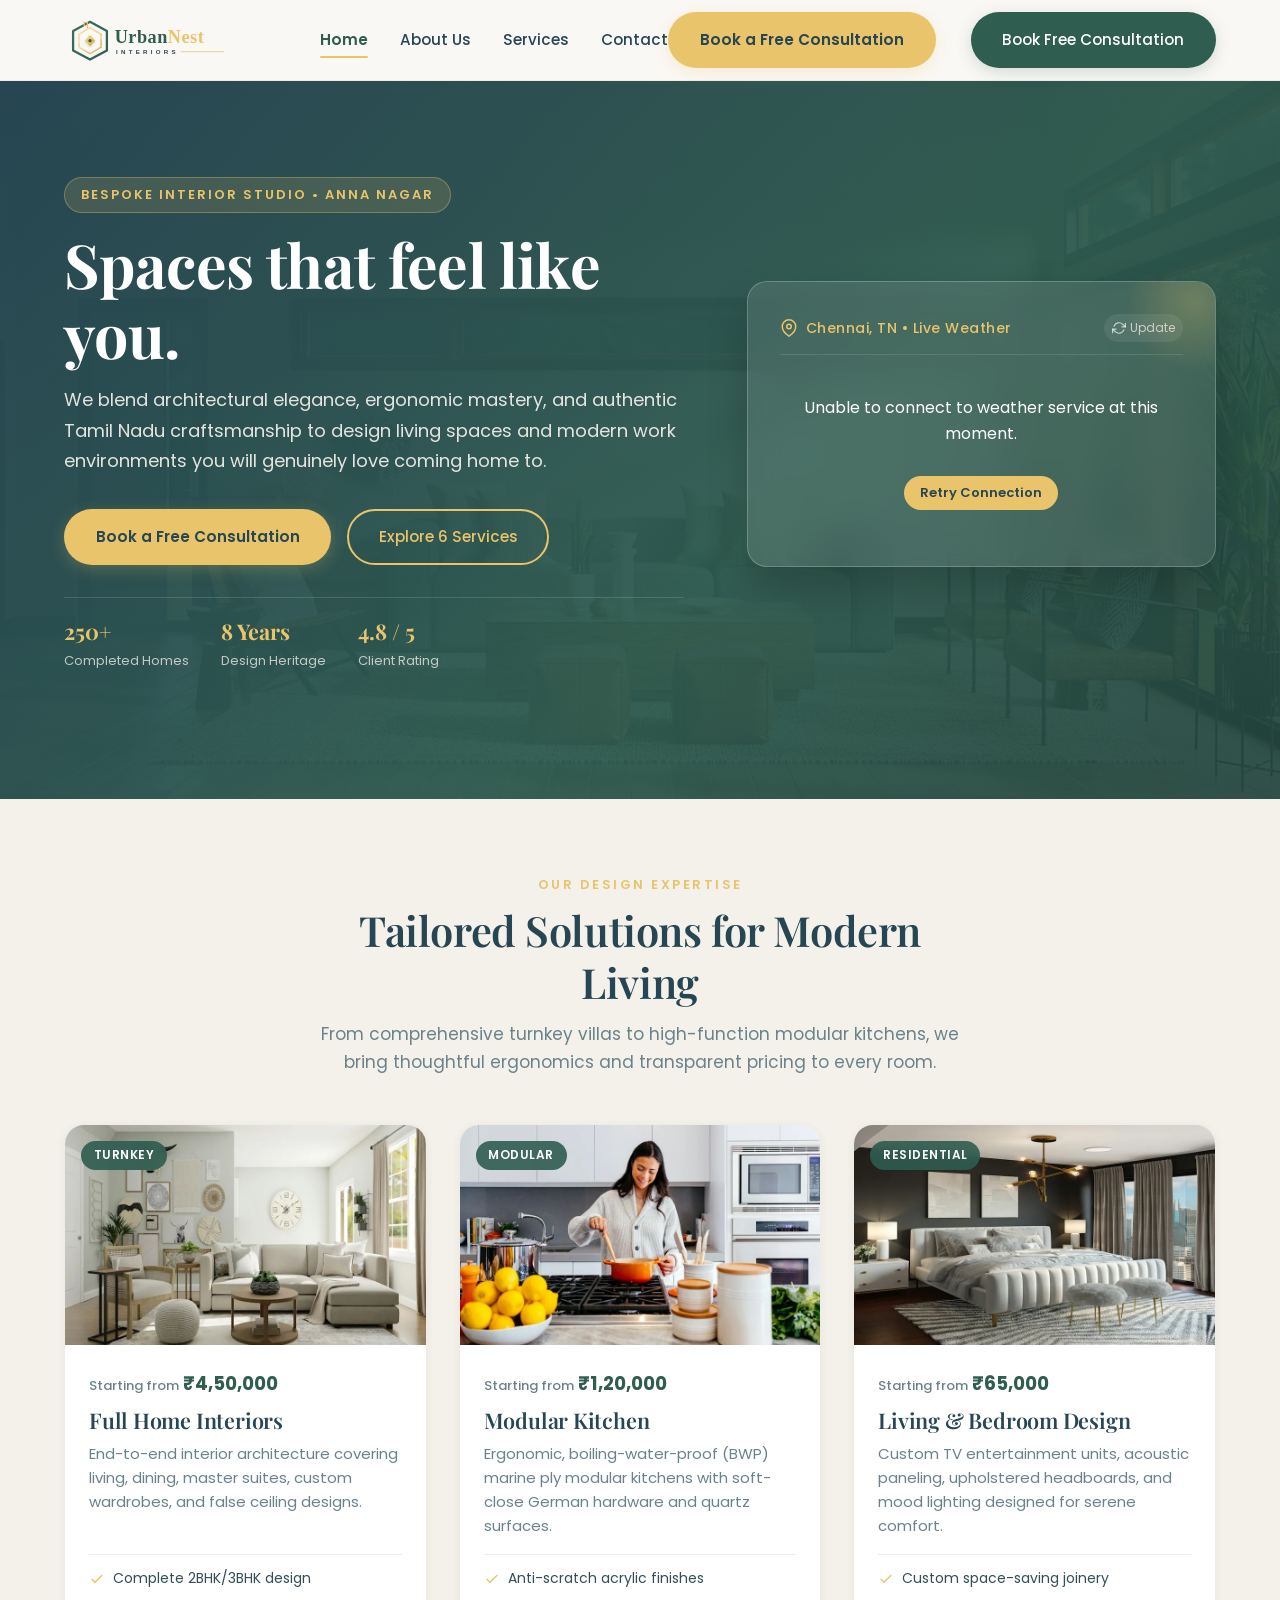
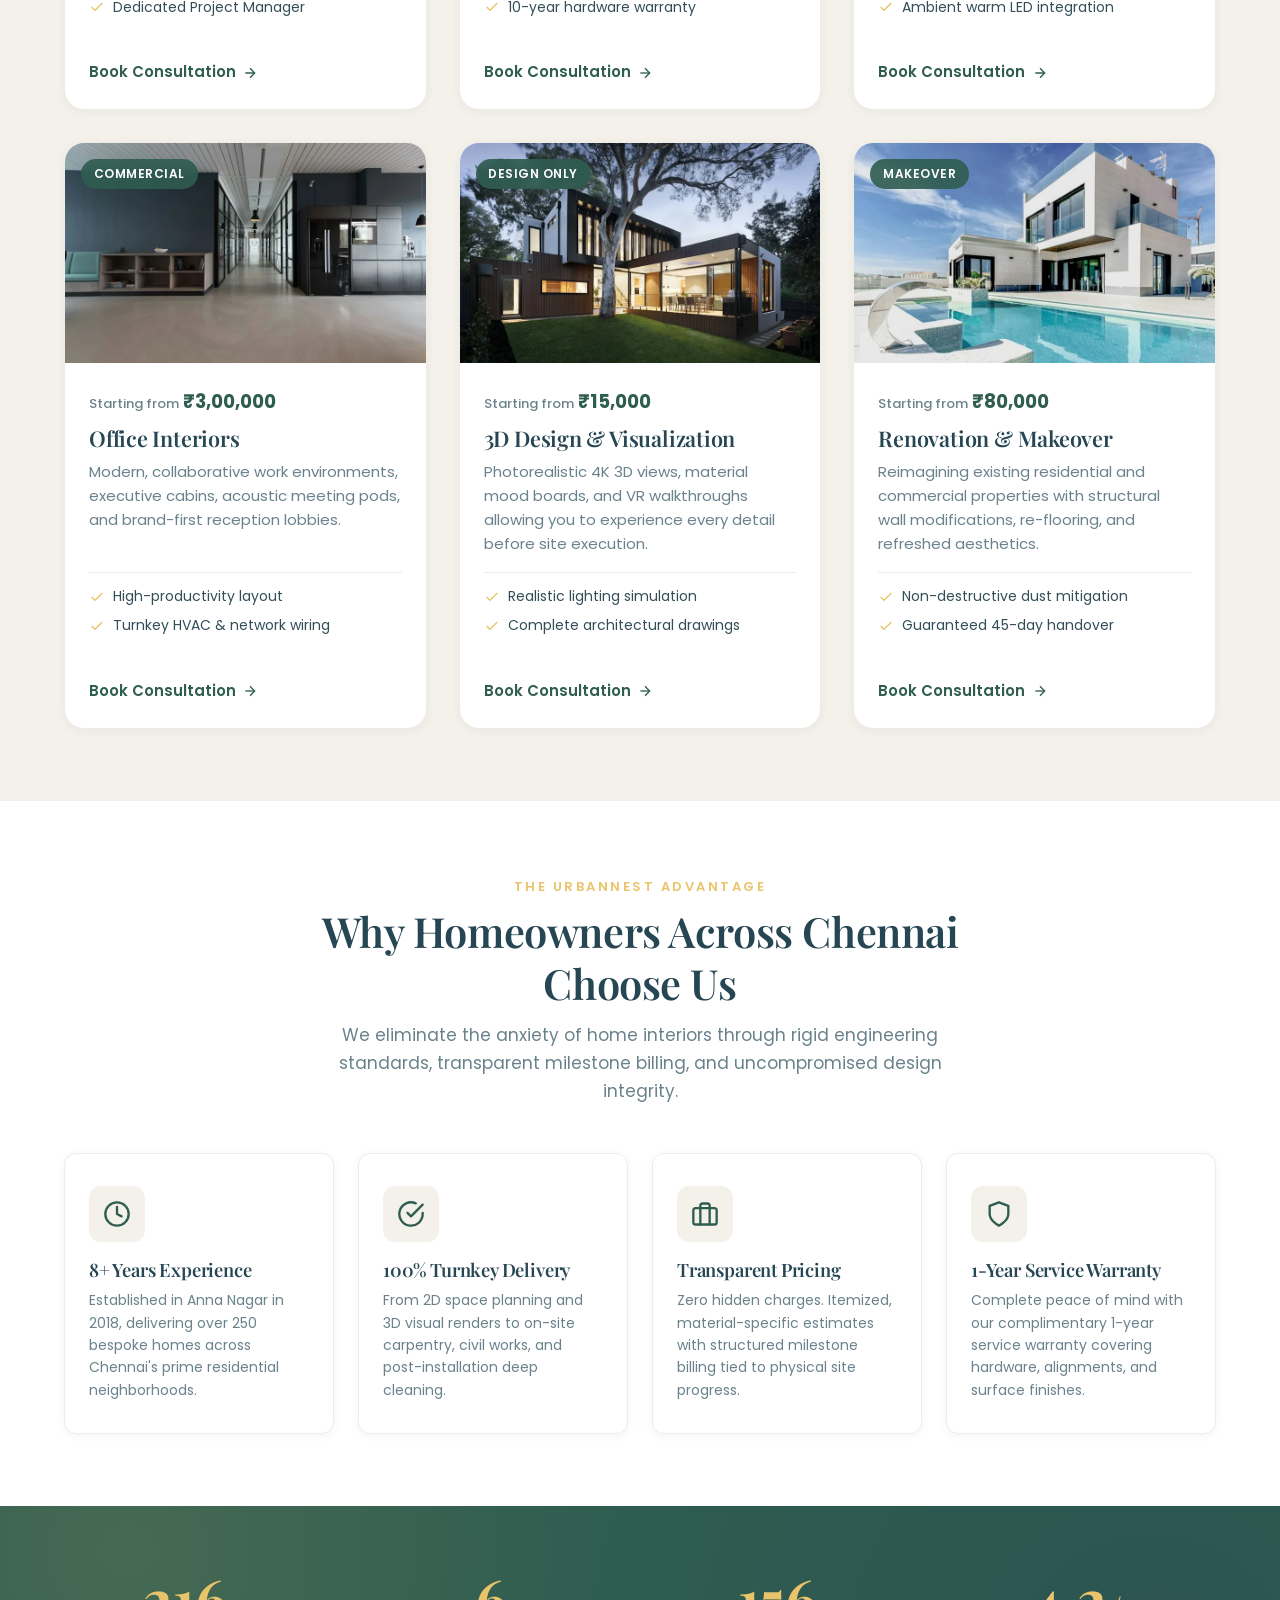
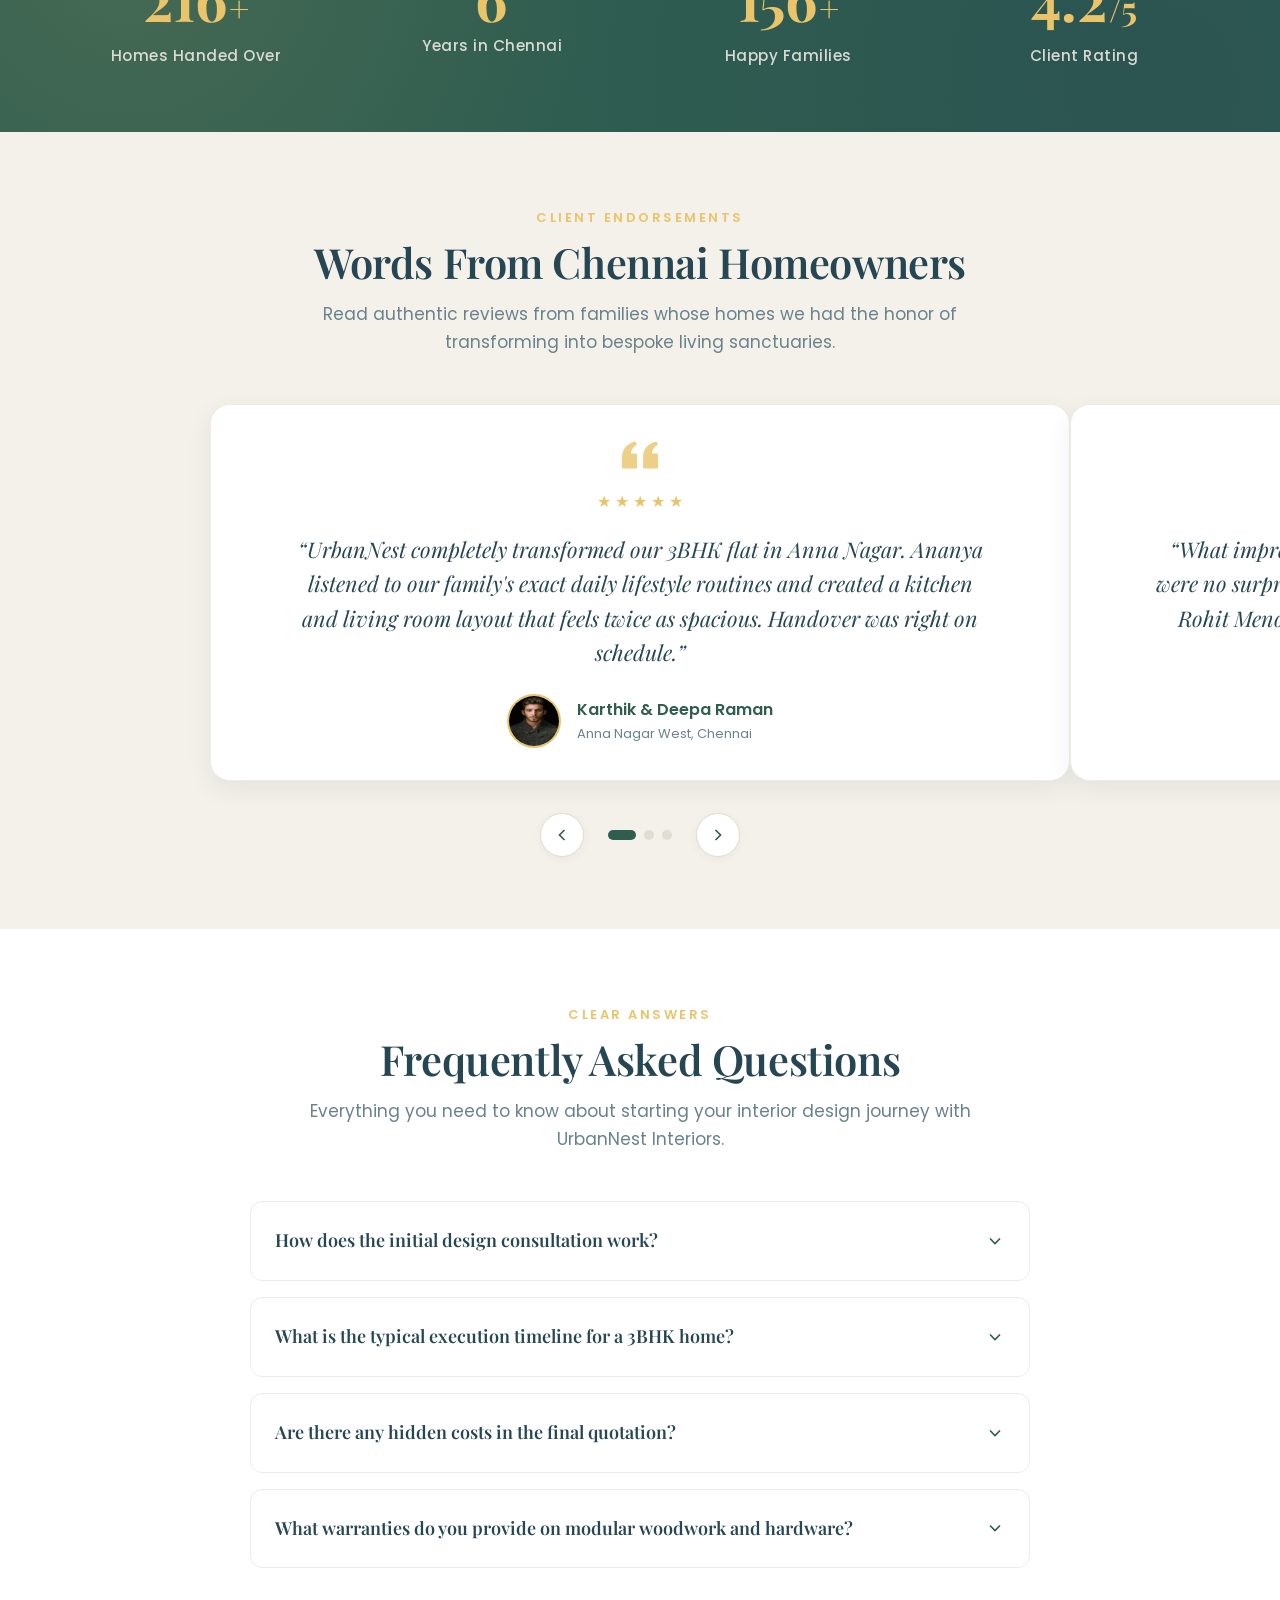
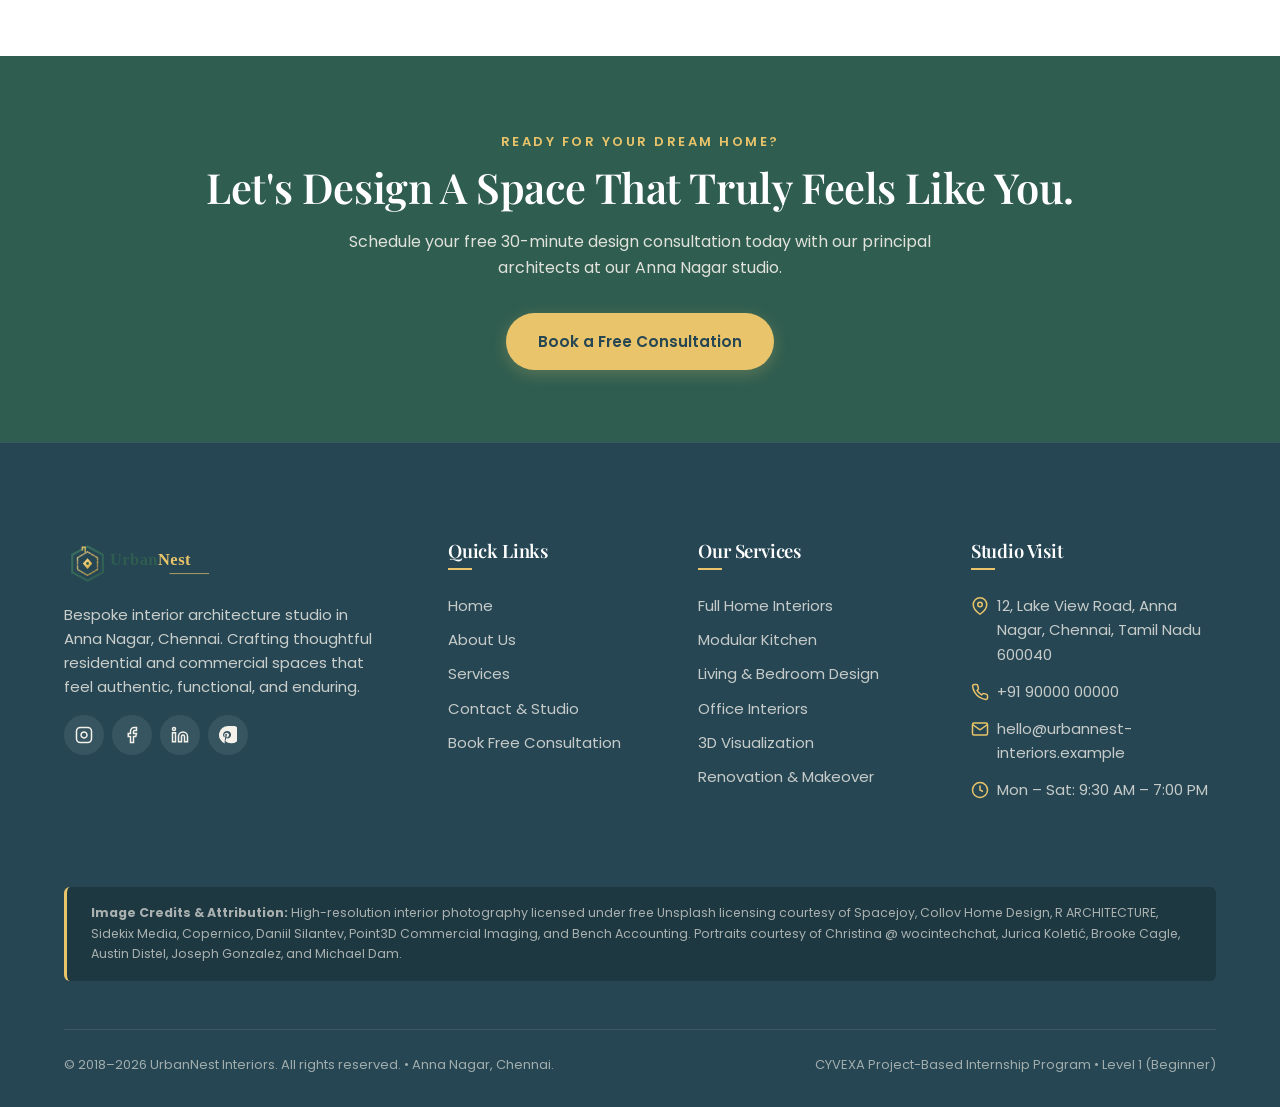
==== commit a7b9d562: "Fix Book a Free Consultation anchor navigation, button labeling, and real-time form validation UX" ====
--- a/index.html
+++ b/index.html
@@ -43,12 +43,12 @@
           <li><a href="contact.html" class="nav-link">Contact</a></li>
         </ul>
         <div class="mobile-cta-wrapper">
-          <a href="contact.html" class="btn btn-gold">Book a Free Consultation</a>
+          <a href="contact.html#bookingForm" class="btn btn-gold">Book a Free Consultation</a>
         </div>
       </nav>
 
       <div class="header-actions">
-        <a href="contact.html" class="btn btn-primary" id="headerCtaBtn">Book Free Consultation</a>
+        <a href="contact.html#bookingForm" class="btn btn-primary" id="headerCtaBtn">Book Free Consultation</a>
         <button class="menu-toggle" id="menuToggle" aria-expanded="false" aria-controls="mainNavigation" aria-label="Toggle navigation menu">
           <span class="menu-toggle-bar"></span>
           <span class="menu-toggle-bar"></span>
@@ -72,7 +72,7 @@
             We blend architectural elegance, ergonomic mastery, and authentic Tamil Nadu craftsmanship to design living spaces and modern work environments you will genuinely love coming home to.
           </p>
           <div class="hero-cta-group">
-            <a href="contact.html" class="btn btn-gold">Book a Free Consultation</a>
+            <a href="contact.html#bookingForm" class="btn btn-gold">Book a Free Consultation</a>
             <a href="services.html" class="btn btn-outline-gold">Explore 6 Services</a>
           </div>
 
@@ -529,7 +529,7 @@
         <p style="max-width: 600px; margin: 0 auto 2rem; color: rgba(244, 241, 234, 0.9);">
           Schedule your free 30-minute design consultation today with our principal architects at our Anna Nagar studio.
         </p>
-        <a href="contact.html" class="btn btn-gold">Schedule Free Consultation</a>
+        <a href="contact.html#bookingForm" class="btn btn-gold">Book a Free Consultation</a>
       </div>
     </section>
   </main>
@@ -568,7 +568,7 @@
             <li><a href="about.html">About Us</a></li>
             <li><a href="services.html">Services</a></li>
             <li><a href="contact.html">Contact &amp; Studio</a></li>
-            <li><a href="contact.html">Book Free Consultation</a></li>
+            <li><a href="contact.html#bookingForm">Book Free Consultation</a></li>
           </ul>
         </div>
 
--- a/css/style.css
+++ b/css/style.css
@@ -1537,6 +1537,7 @@
   border-radius: var(--radius-lg);
   border: 1px solid var(--color-border-light);
   box-shadow: var(--shadow-md);
+  scroll-margin-top: 100px;
 }
 
 .form-group {
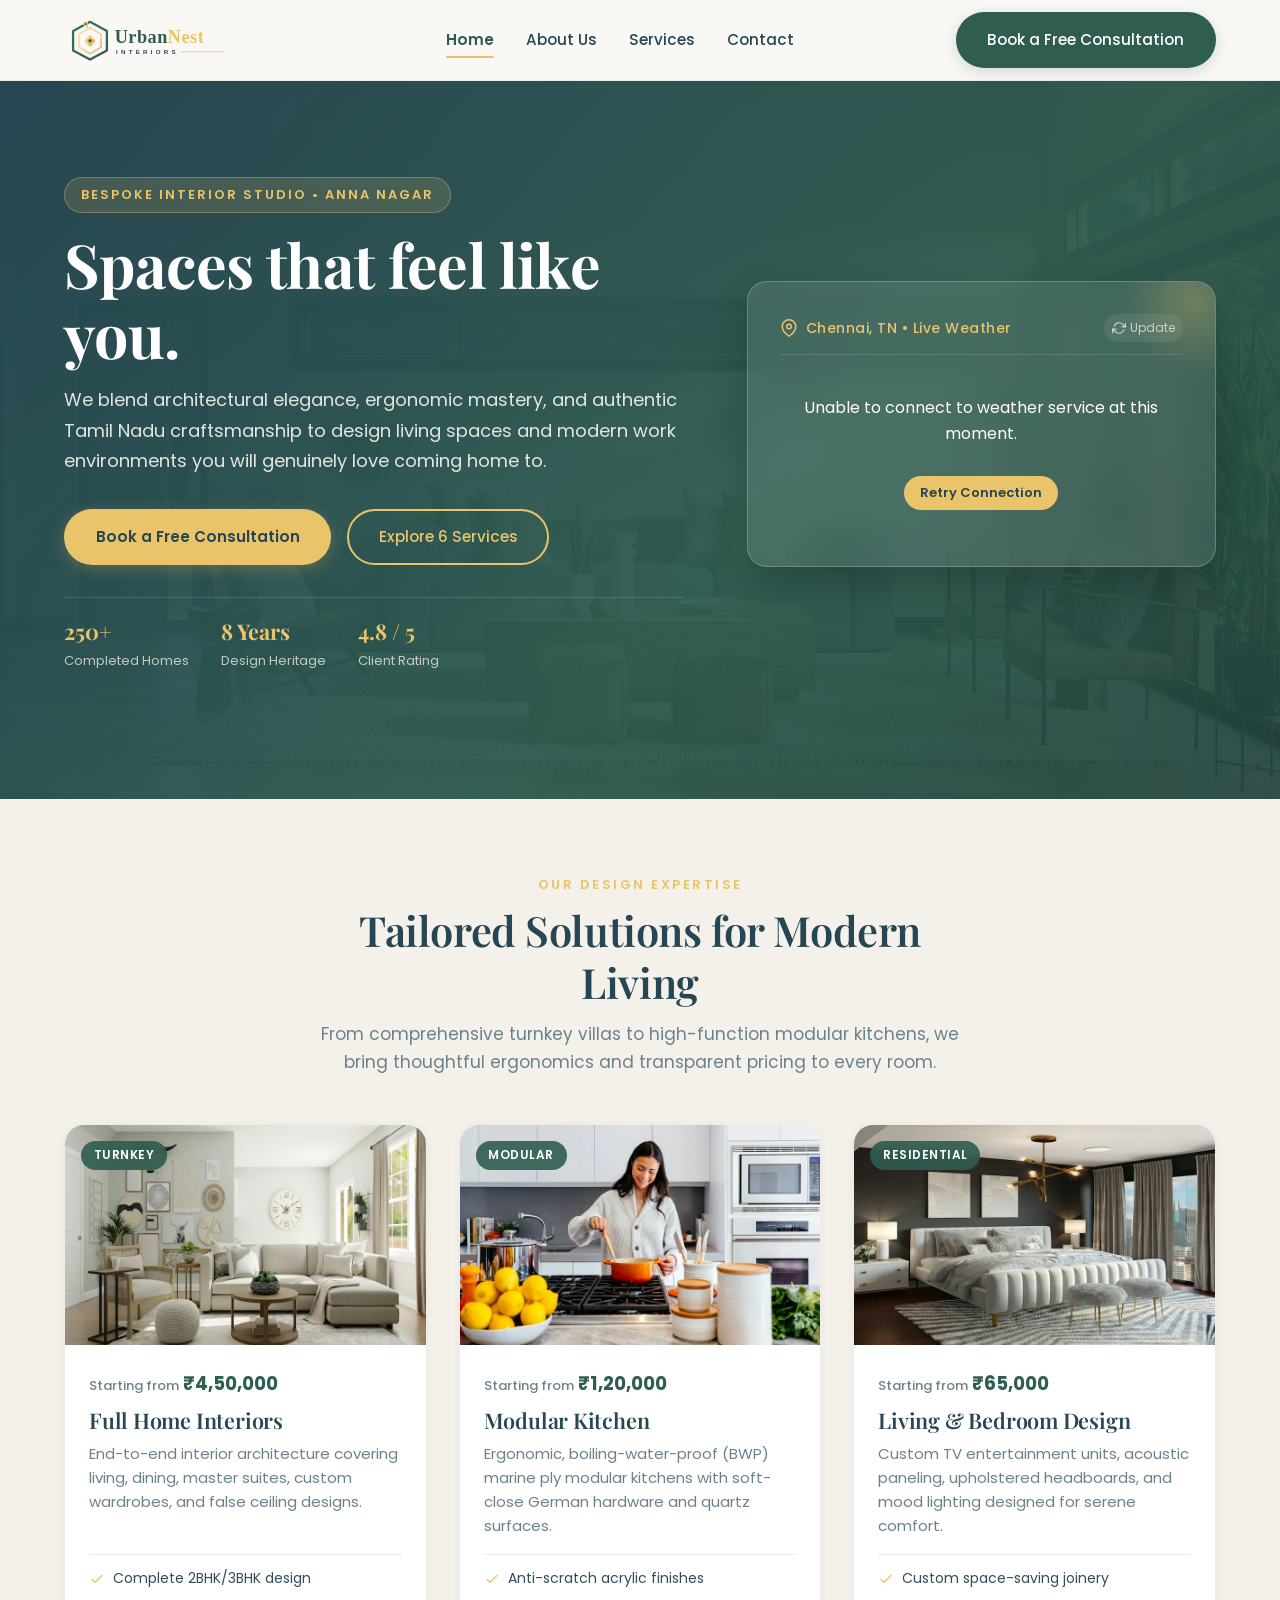
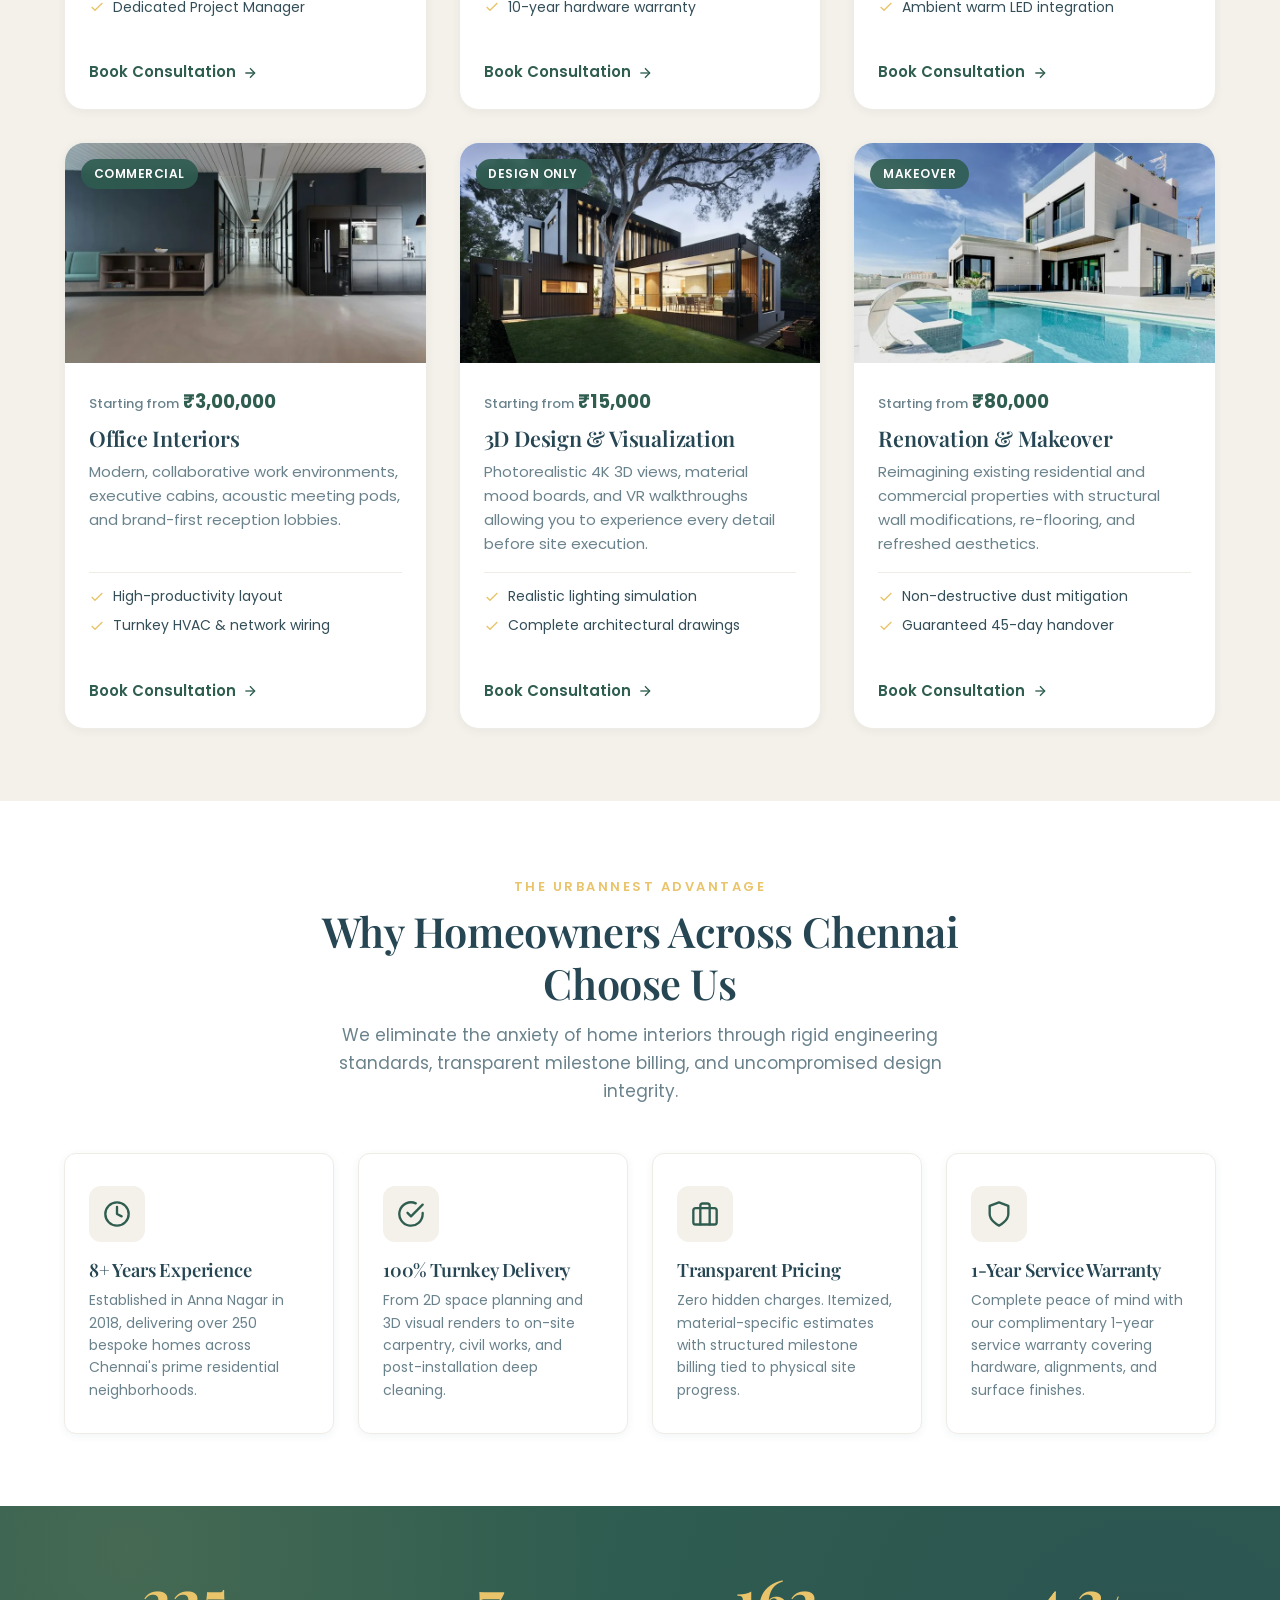
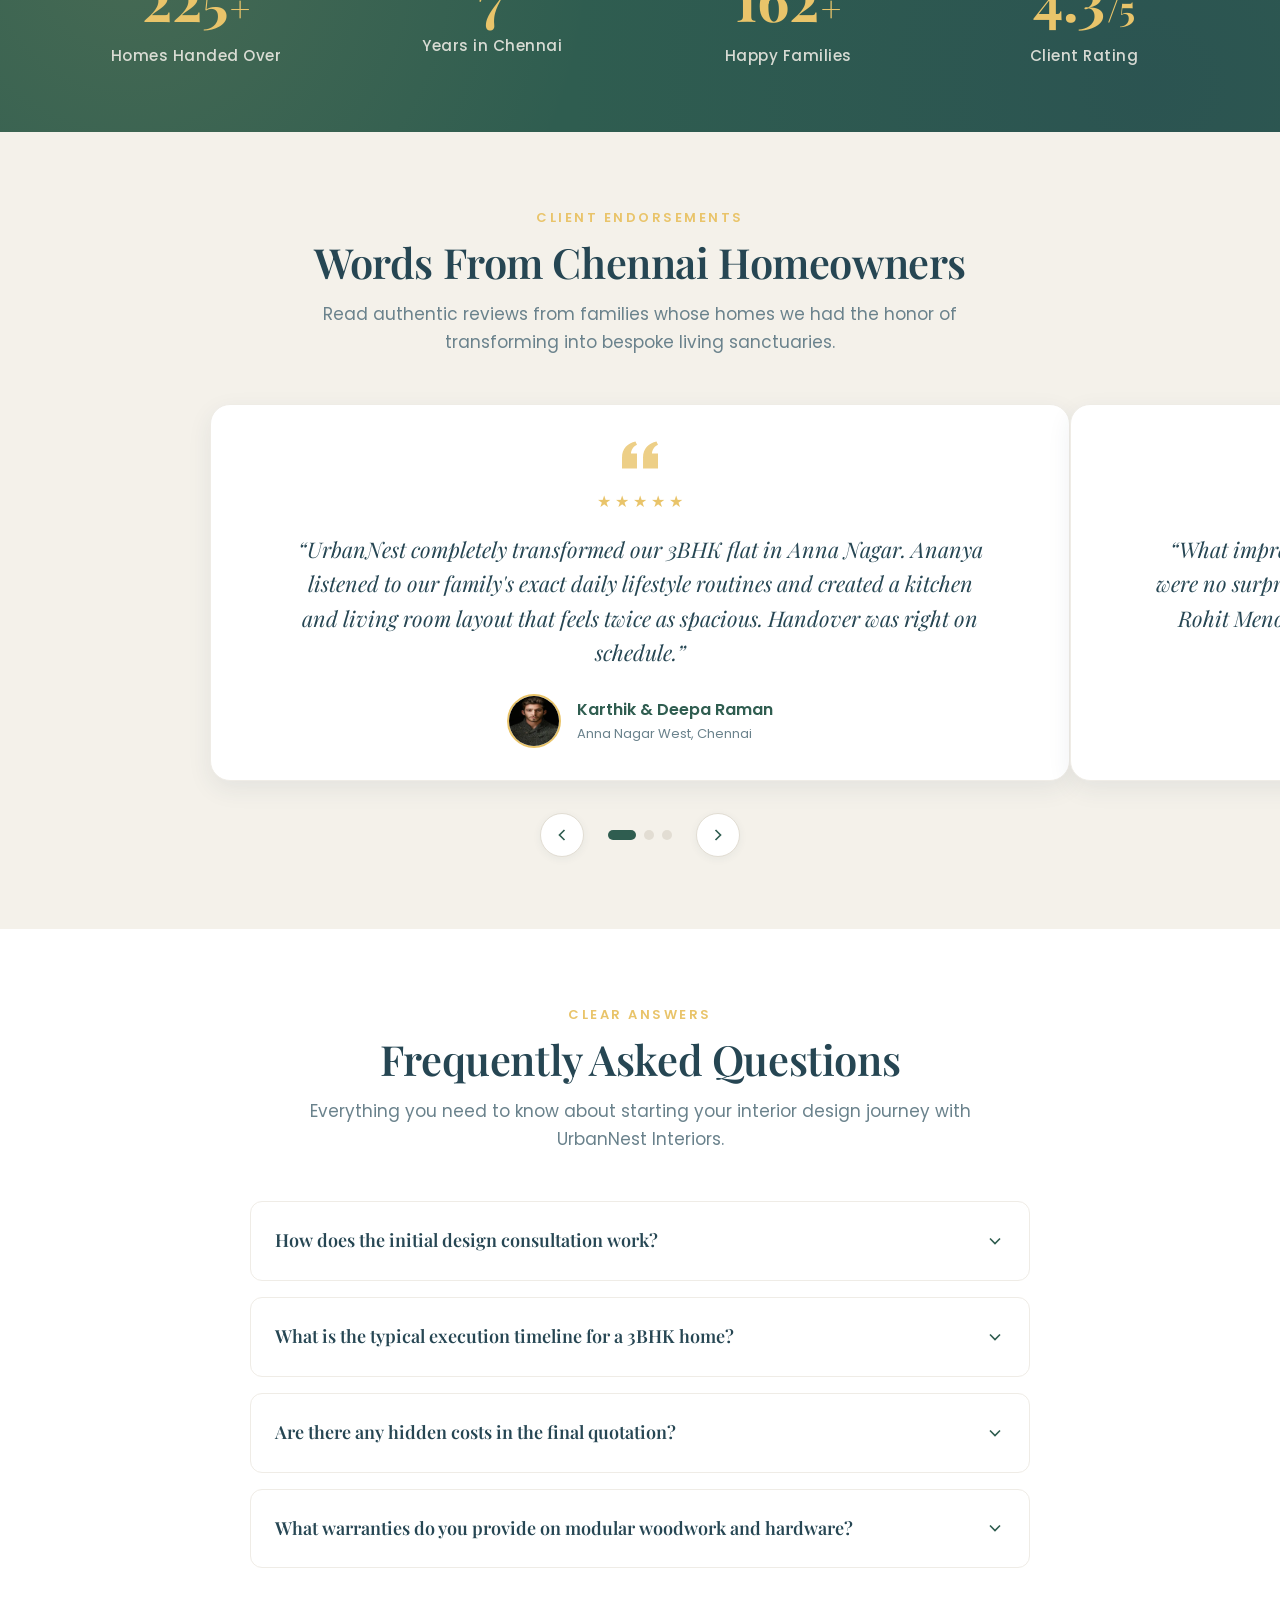
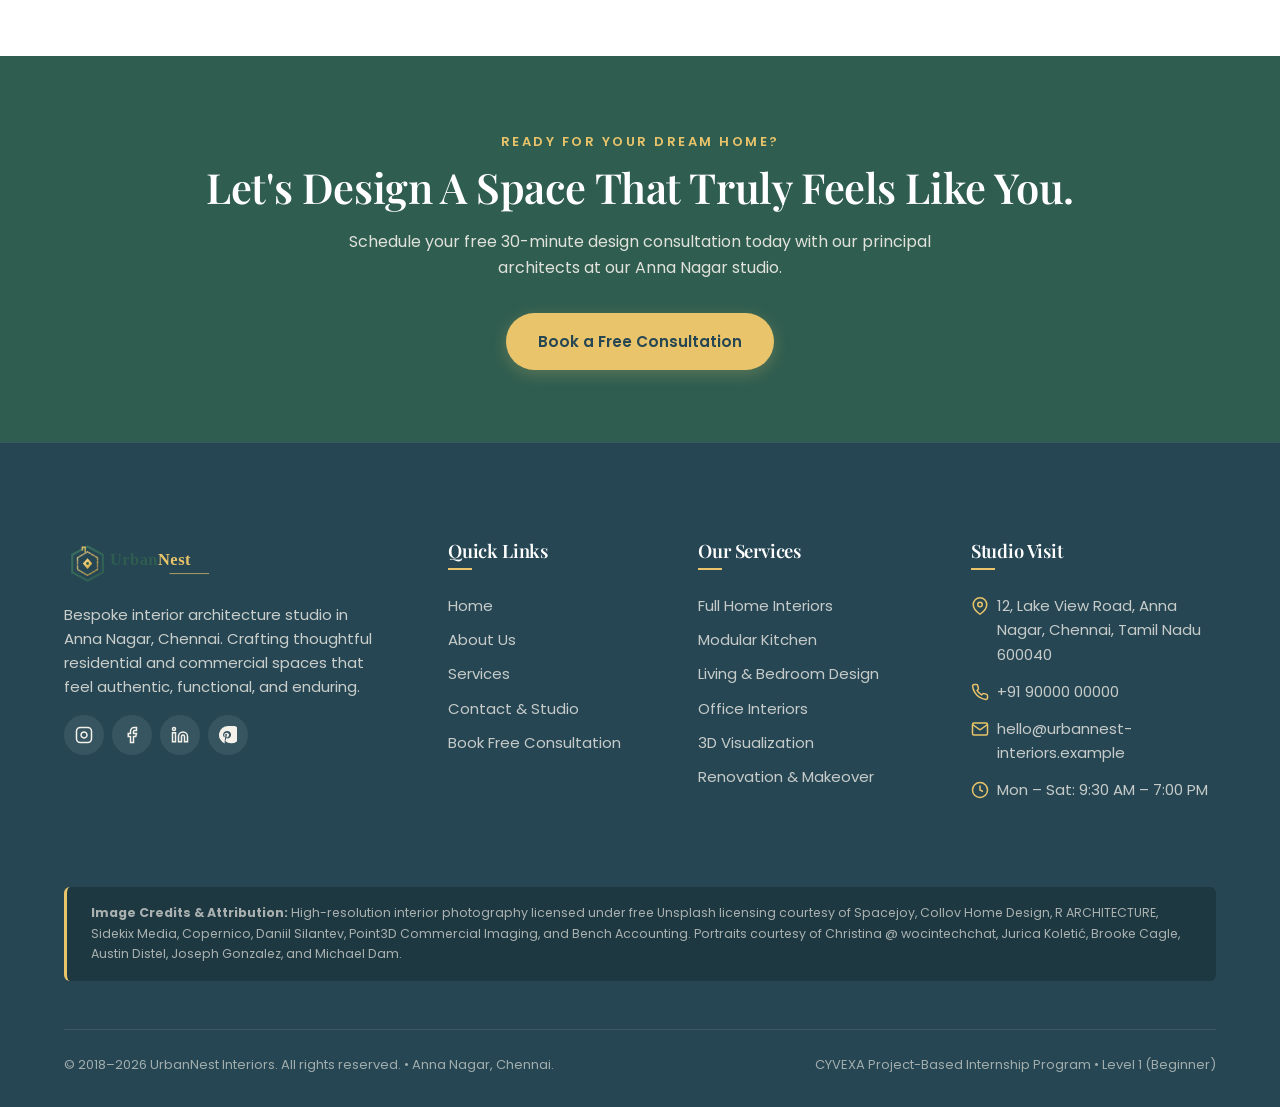
==== commit 22af3e12: "Fix duplicate consultation buttons on desktop viewports by hiding mobile-cta-wrapper" ====
--- a/index.html
+++ b/index.html
@@ -48,7 +48,7 @@
       </nav>
 
       <div class="header-actions">
-        <a href="contact.html#bookingForm" class="btn btn-primary" id="headerCtaBtn">Book Free Consultation</a>
+        <a href="contact.html#bookingForm" class="btn btn-primary" id="headerCtaBtn">Book a Free Consultation</a>
         <button class="menu-toggle" id="menuToggle" aria-expanded="false" aria-controls="mainNavigation" aria-label="Toggle navigation menu">
           <span class="menu-toggle-bar"></span>
           <span class="menu-toggle-bar"></span>
--- a/css/style.css
+++ b/css/style.css
@@ -446,6 +446,10 @@
   display: flex;
   align-items: center;
   gap: var(--space-md);
+}
+
+.mobile-cta-wrapper {
+  display: none;
 }
 
 /* Mobile Hamburger Toggle */
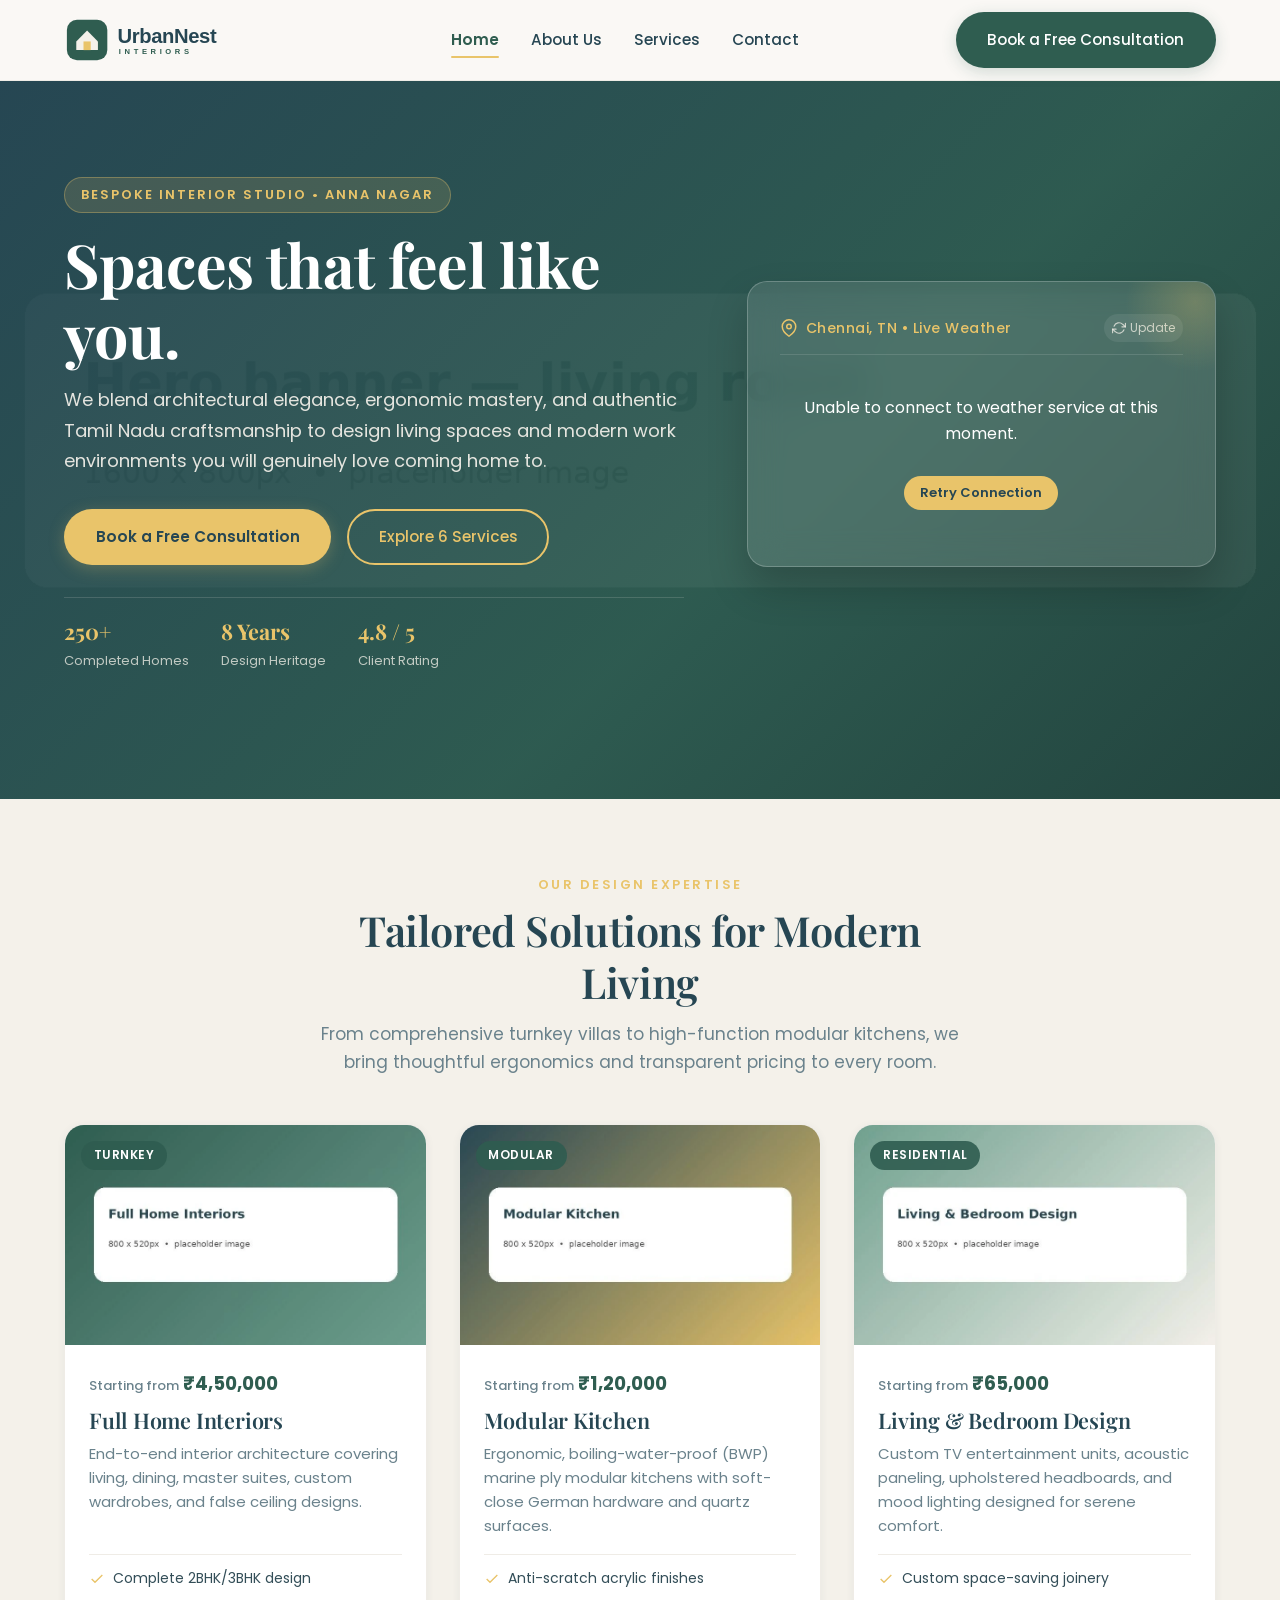
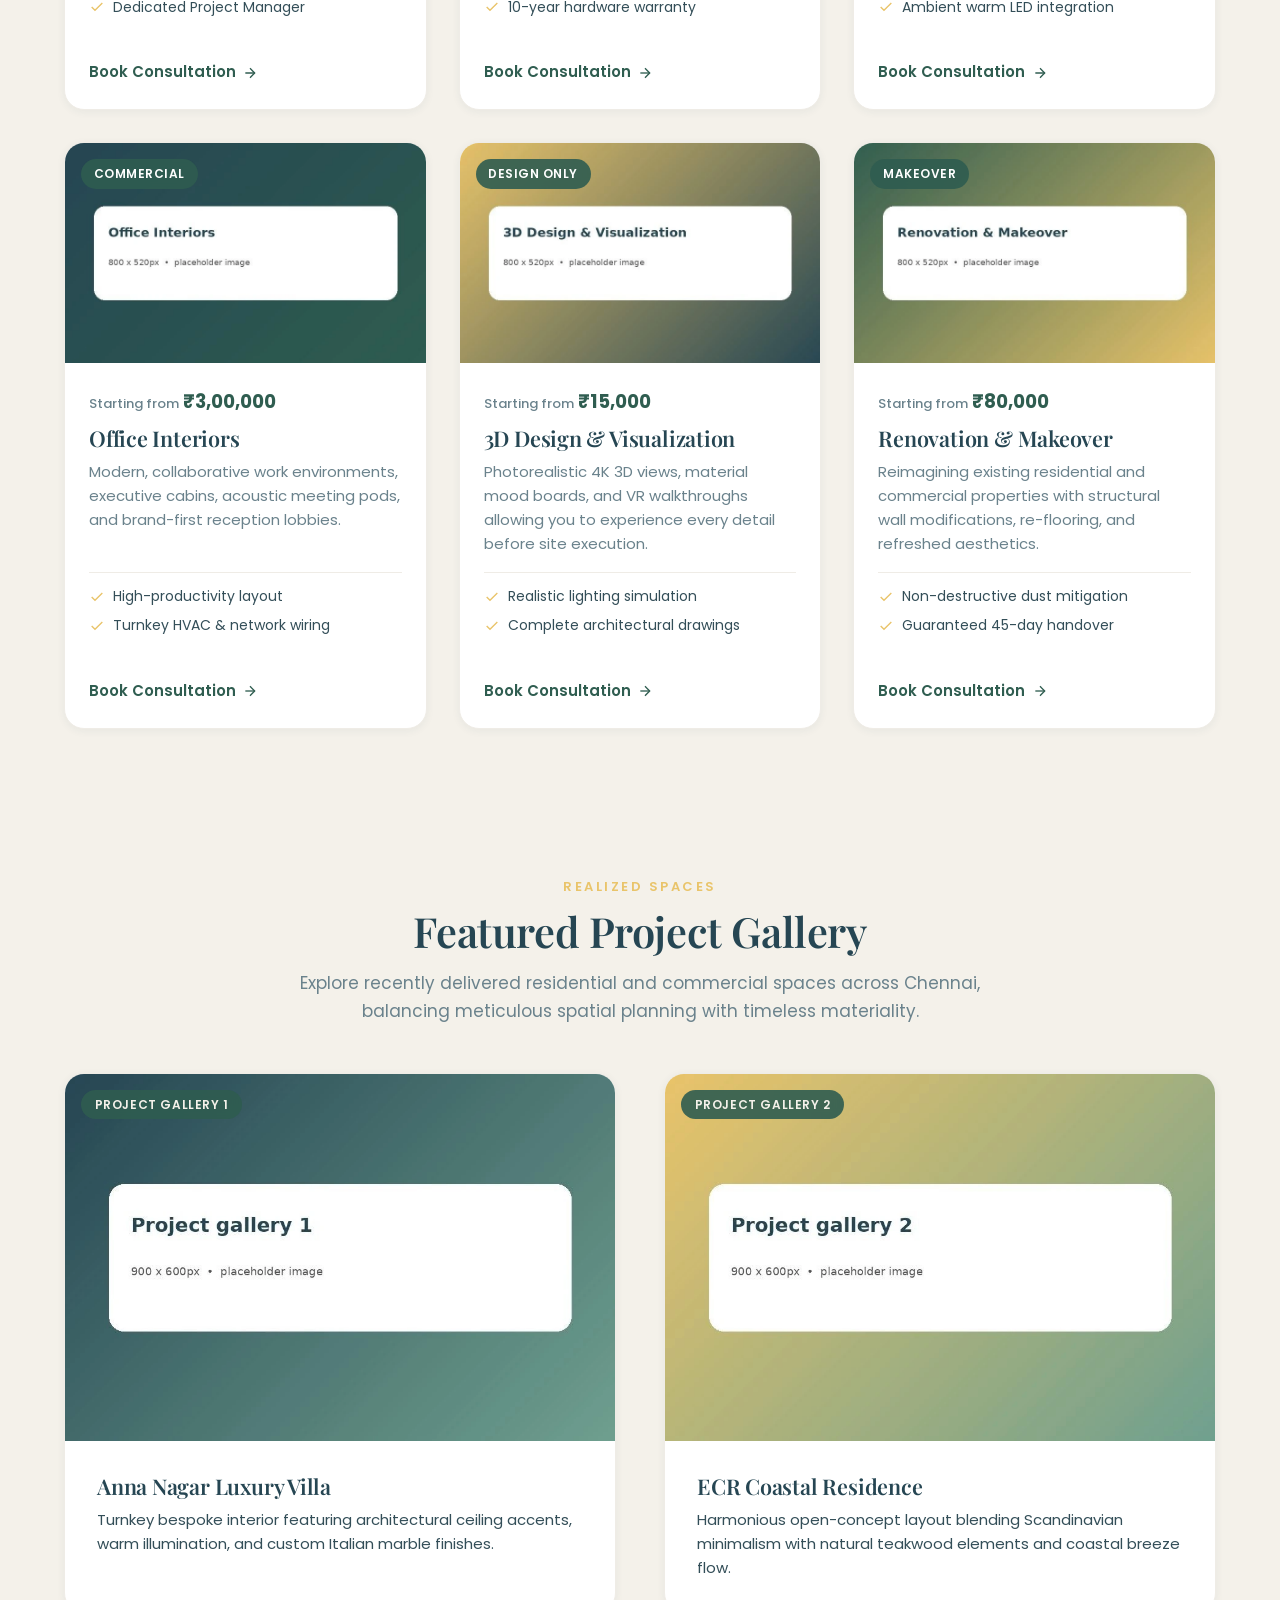
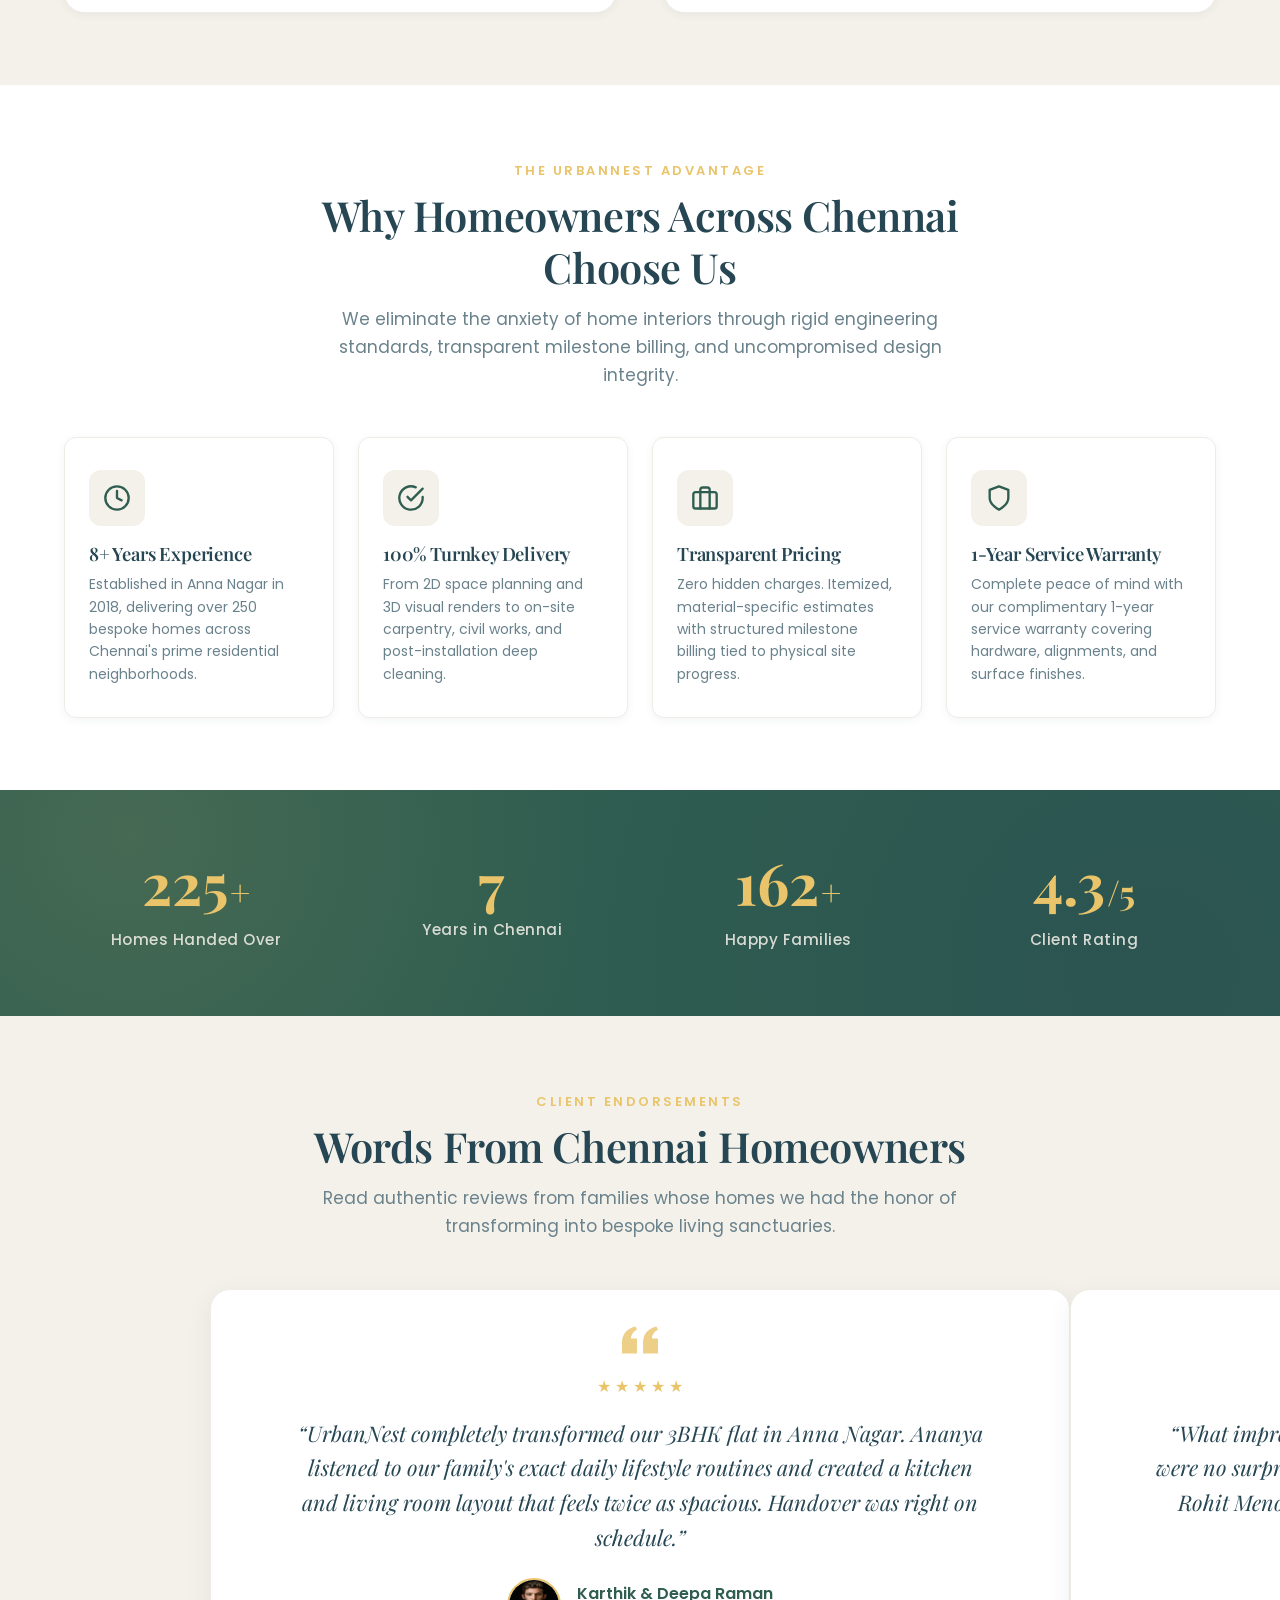
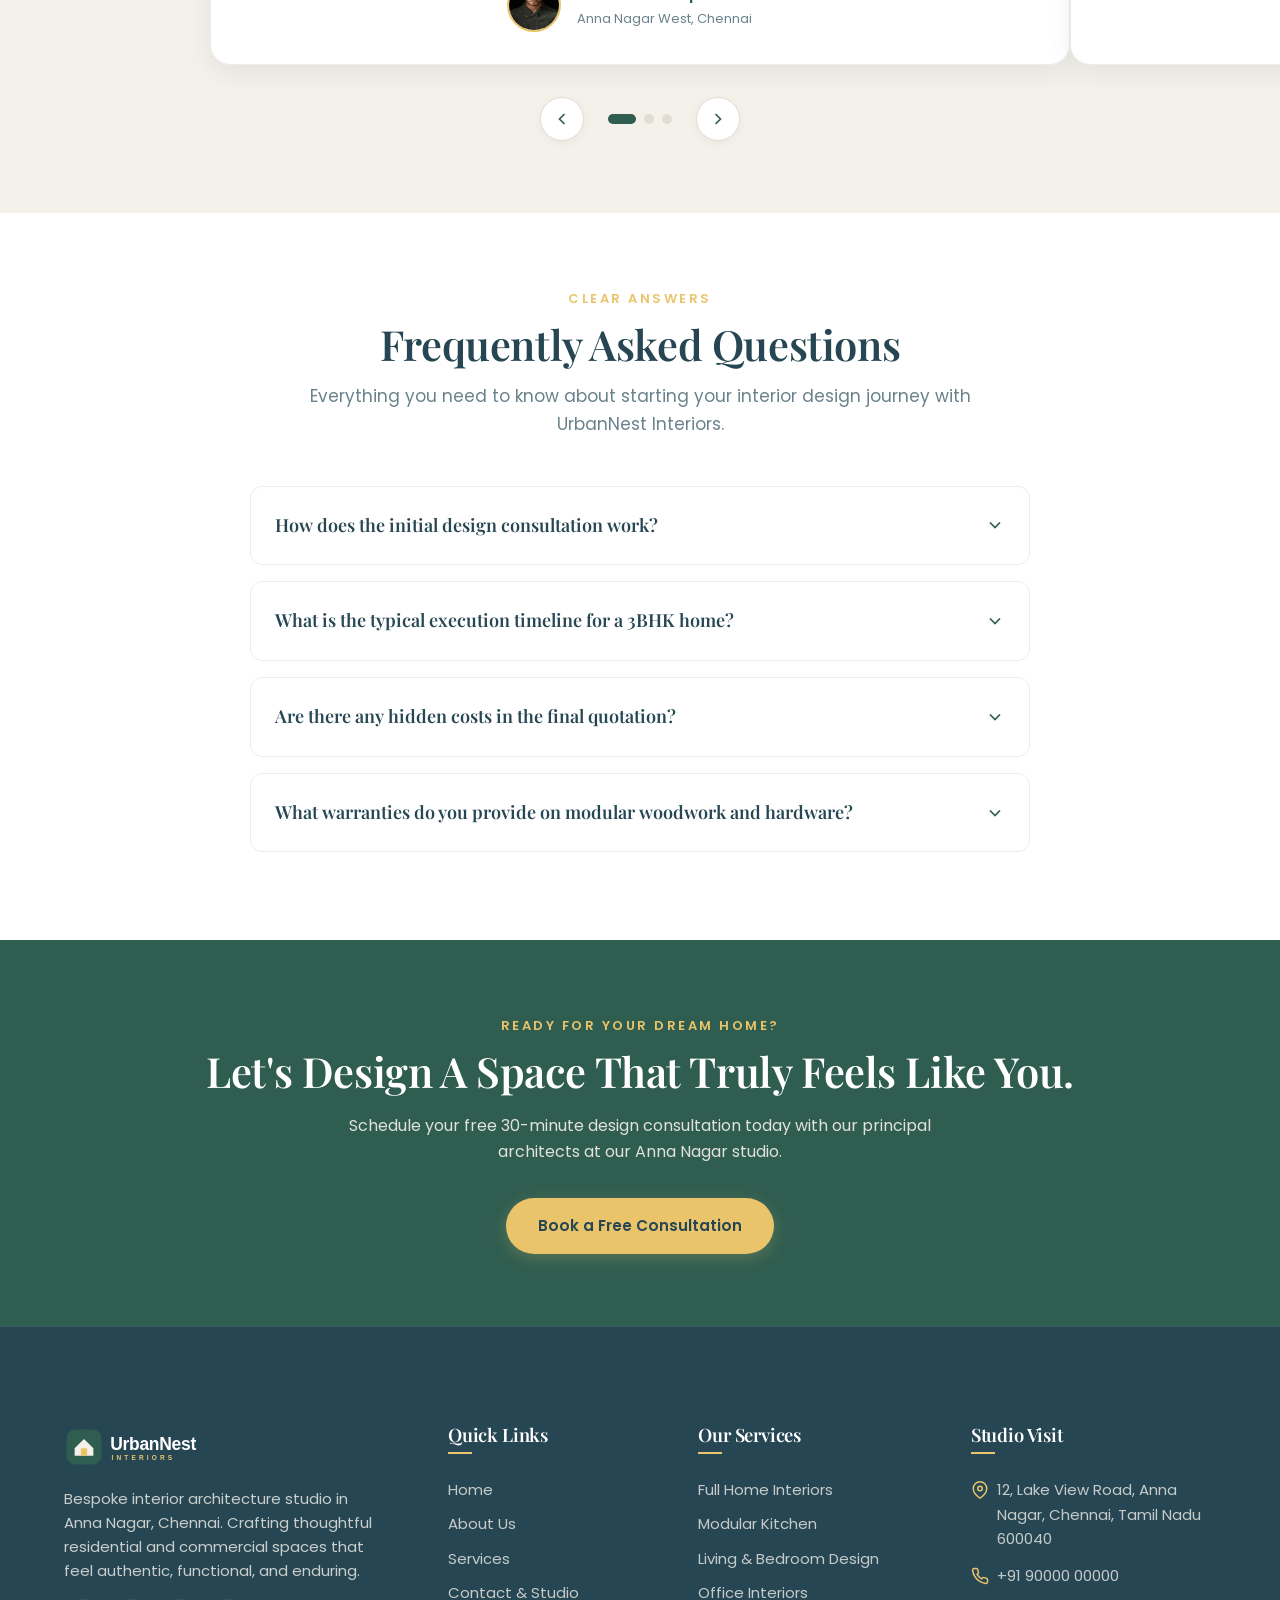
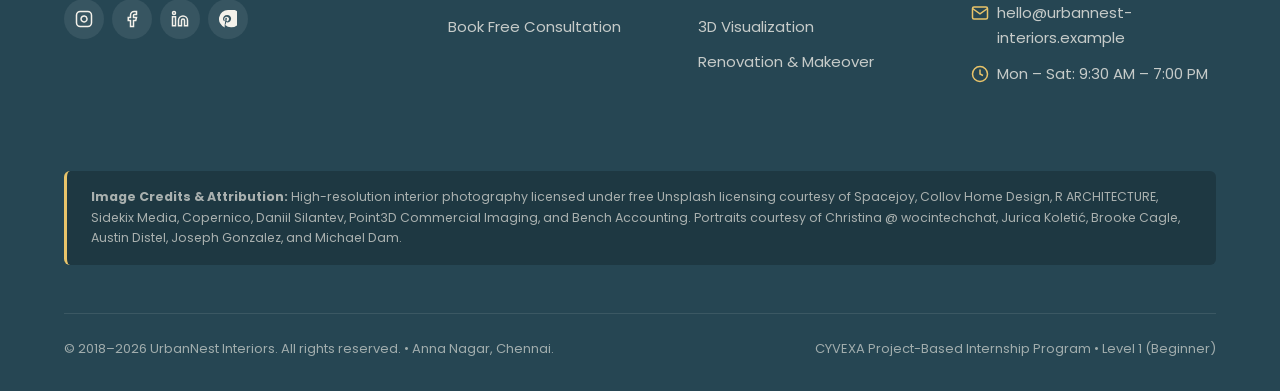
==== commit b874cd50: "Integrate official Level 1 Asset Pack images for logos and departments" ====
--- a/index.html
+++ b/index.html
@@ -286,6 +286,49 @@
       </div>
     </section>
 
+    <!-- Project Gallery Showcase Section -->
+    <section class="section section-cream" id="projectGallerySection">
+      <div class="container">
+        <div class="section-header">
+          <span class="section-eyebrow">Realized Spaces</span>
+          <h2>Featured Project Gallery</h2>
+          <p class="section-description">
+            Explore recently delivered residential and commercial spaces across Chennai, balancing meticulous spatial planning with timeless materiality.
+          </p>
+        </div>
+
+        <div class="gallery-grid">
+          <!-- Gallery Item 1 -->
+          <div class="gallery-card">
+            <div class="gallery-image-wrapper">
+              <img src="assets/images/project-gallery-1.webp" alt="Project gallery 1 - Contemporary residential interior by UrbanNest" class="gallery-card-img" width="900" height="600" loading="lazy">
+              <div class="gallery-overlay">
+                <span class="gallery-badge">Project Gallery 1</span>
+              </div>
+            </div>
+            <div class="gallery-card-content">
+              <h3>Anna Nagar Luxury Villa</h3>
+              <p>Turnkey bespoke interior featuring architectural ceiling accents, warm illumination, and custom Italian marble finishes.</p>
+            </div>
+          </div>
+
+          <!-- Gallery Item 2 -->
+          <div class="gallery-card">
+            <div class="gallery-image-wrapper">
+              <img src="assets/images/project-gallery-2.webp" alt="Project gallery 2 - Minimalist open plan interior by UrbanNest" class="gallery-card-img" width="900" height="600" loading="lazy">
+              <div class="gallery-overlay">
+                <span class="gallery-badge">Project Gallery 2</span>
+              </div>
+            </div>
+            <div class="gallery-card-content">
+              <h3>ECR Coastal Residence</h3>
+              <p>Harmonious open-concept layout blending Scandinavian minimalism with natural teakwood elements and coastal breeze flow.</p>
+            </div>
+          </div>
+        </div>
+      </div>
+    </section>
+
     <!-- Why Choose UrbanNest Section -->
     <section class="section section-white" id="whyChooseUsSection">
       <div class="container">
@@ -540,7 +583,7 @@
       <div class="footer-top-grid">
         <!-- Col 1: Brand Info -->
         <div>
-          <img src="assets/logo.svg" alt="UrbanNest Interiors" class="footer-brand-logo" width="200" height="48">
+          <img src="assets/logo-white.svg" alt="UrbanNest Interiors" class="footer-brand-logo" width="200" height="48">
           <p class="footer-brand-desc">
             Bespoke interior architecture studio in Anna Nagar, Chennai. Crafting thoughtful residential and commercial spaces that feel authentic, functional, and enduring.
           </p>
--- a/css/style.css
+++ b/css/style.css
@@ -902,6 +902,82 @@
   align-items: center;
   justify-content: space-between;
   padding-top: var(--space-sm);
+}
+
+/* --------------------------------------------------------------------------
+   9b. Project Gallery Showcase
+   -------------------------------------------------------------------------- */
+.gallery-grid {
+  display: grid;
+  grid-template-columns: repeat(2, 1fr);
+  gap: var(--space-2xl);
+}
+
+.gallery-card {
+  background-color: var(--color-white);
+  border-radius: var(--radius-lg);
+  overflow: hidden;
+  box-shadow: var(--shadow-sm);
+  transition: transform var(--transition-normal), box-shadow var(--transition-normal);
+  border: 1px solid var(--color-border-light);
+}
+
+.gallery-card:hover {
+  transform: translateY(-6px);
+  box-shadow: var(--shadow-lg);
+}
+
+.gallery-image-wrapper {
+  position: relative;
+  overflow: hidden;
+  aspect-ratio: 3 / 2;
+  background-color: var(--color-cream);
+}
+
+.gallery-card-img {
+  width: 100%;
+  height: 100%;
+  object-fit: cover;
+  transition: transform var(--transition-slow);
+}
+
+.gallery-card:hover .gallery-card-img {
+  transform: scale(1.03);
+}
+
+.gallery-overlay {
+  position: absolute;
+  top: var(--space-md);
+  left: var(--space-md);
+}
+
+.gallery-badge {
+  display: inline-block;
+  padding: 0.3rem 0.85rem;
+  font-size: 0.75rem;
+  font-weight: 600;
+  text-transform: uppercase;
+  letter-spacing: 0.05em;
+  background-color: rgba(47, 93, 80, 0.9);
+  color: var(--color-cream);
+  border-radius: var(--radius-full);
+  backdrop-filter: blur(4px);
+}
+
+.gallery-card-content {
+  padding: var(--space-xl);
+}
+
+.gallery-card-content h3 {
+  font-size: 1.35rem;
+  margin-bottom: var(--space-xs);
+  color: var(--color-charcoal);
+}
+
+.gallery-card-content p {
+  color: var(--color-text-muted);
+  font-size: 0.9375rem;
+  line-height: 1.6;
 }
 
 /* --------------------------------------------------------------------------
@@ -2002,6 +2078,11 @@
     gap: var(--space-lg);
   }
 
+  .gallery-grid {
+    grid-template-columns: 1fr;
+    gap: var(--space-xl);
+  }
+
   .about-story-grid {
     grid-template-columns: 1fr;
     gap: var(--space-xl);
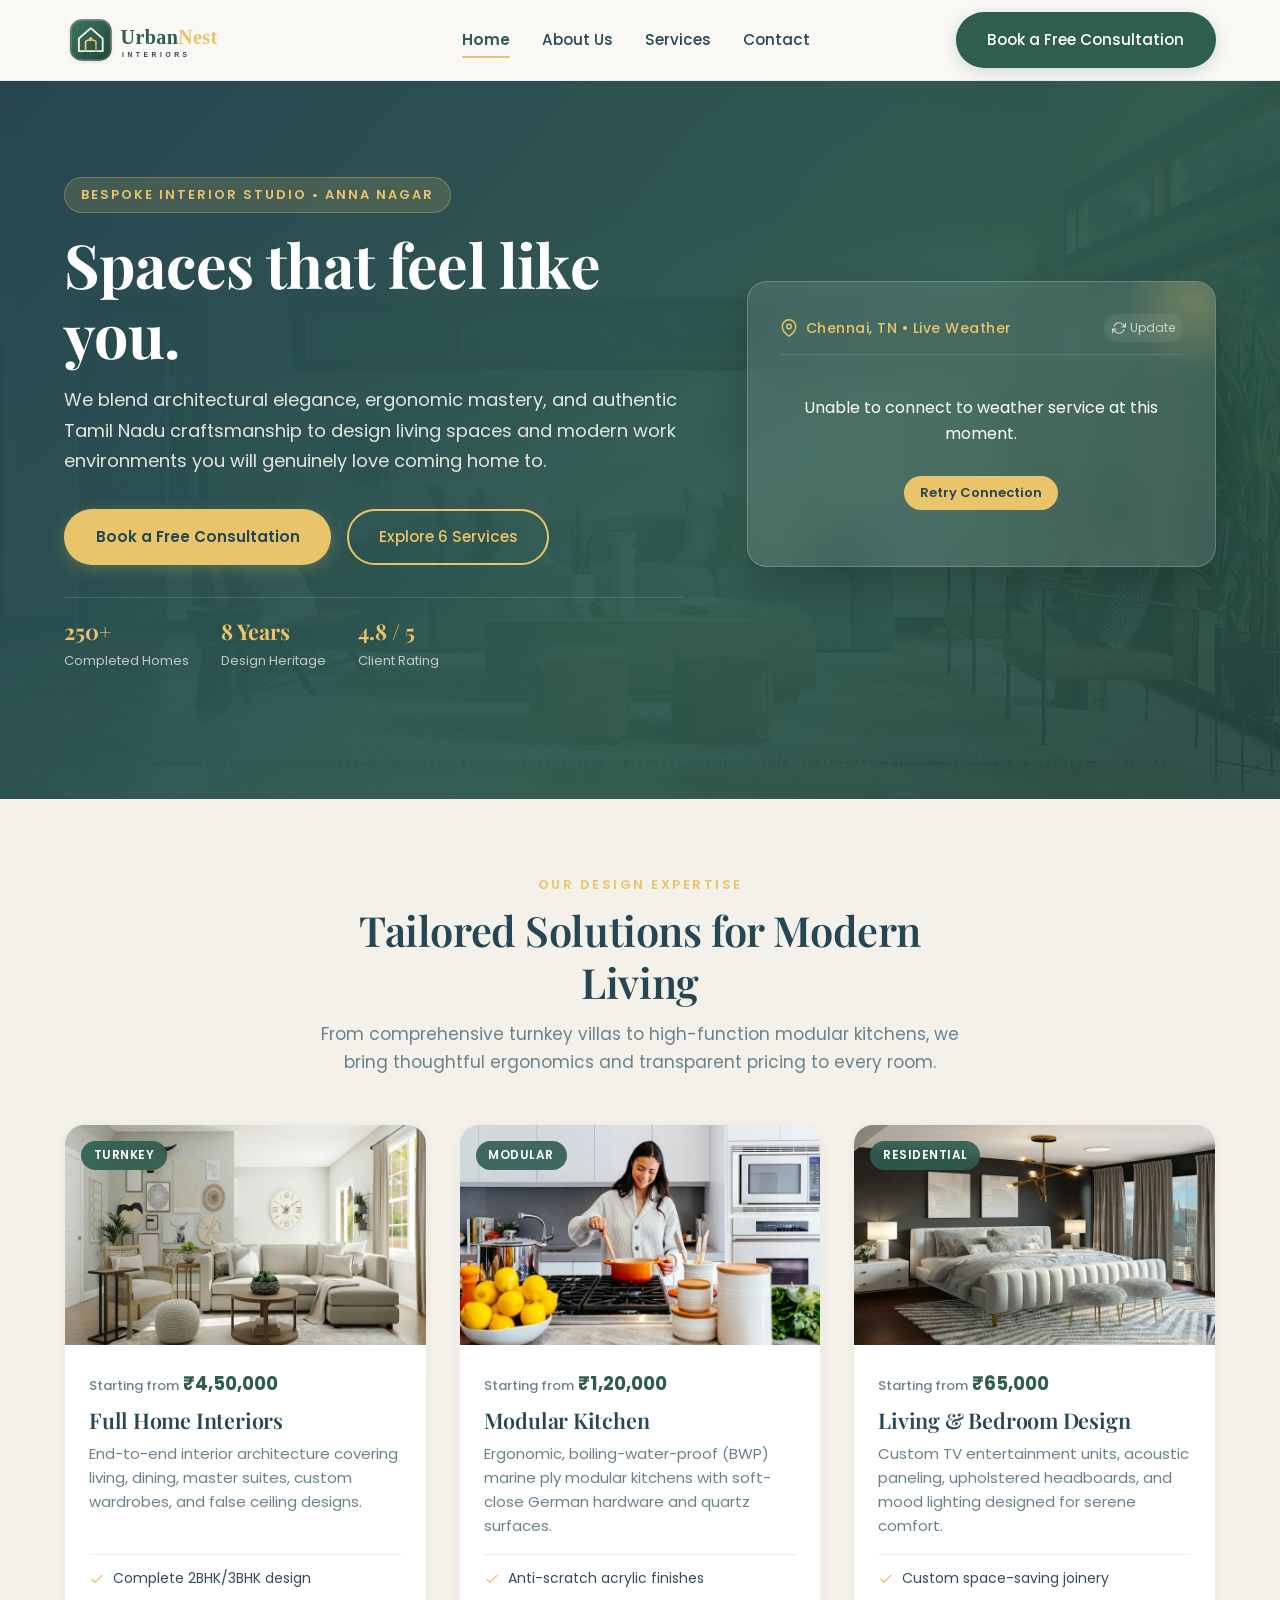
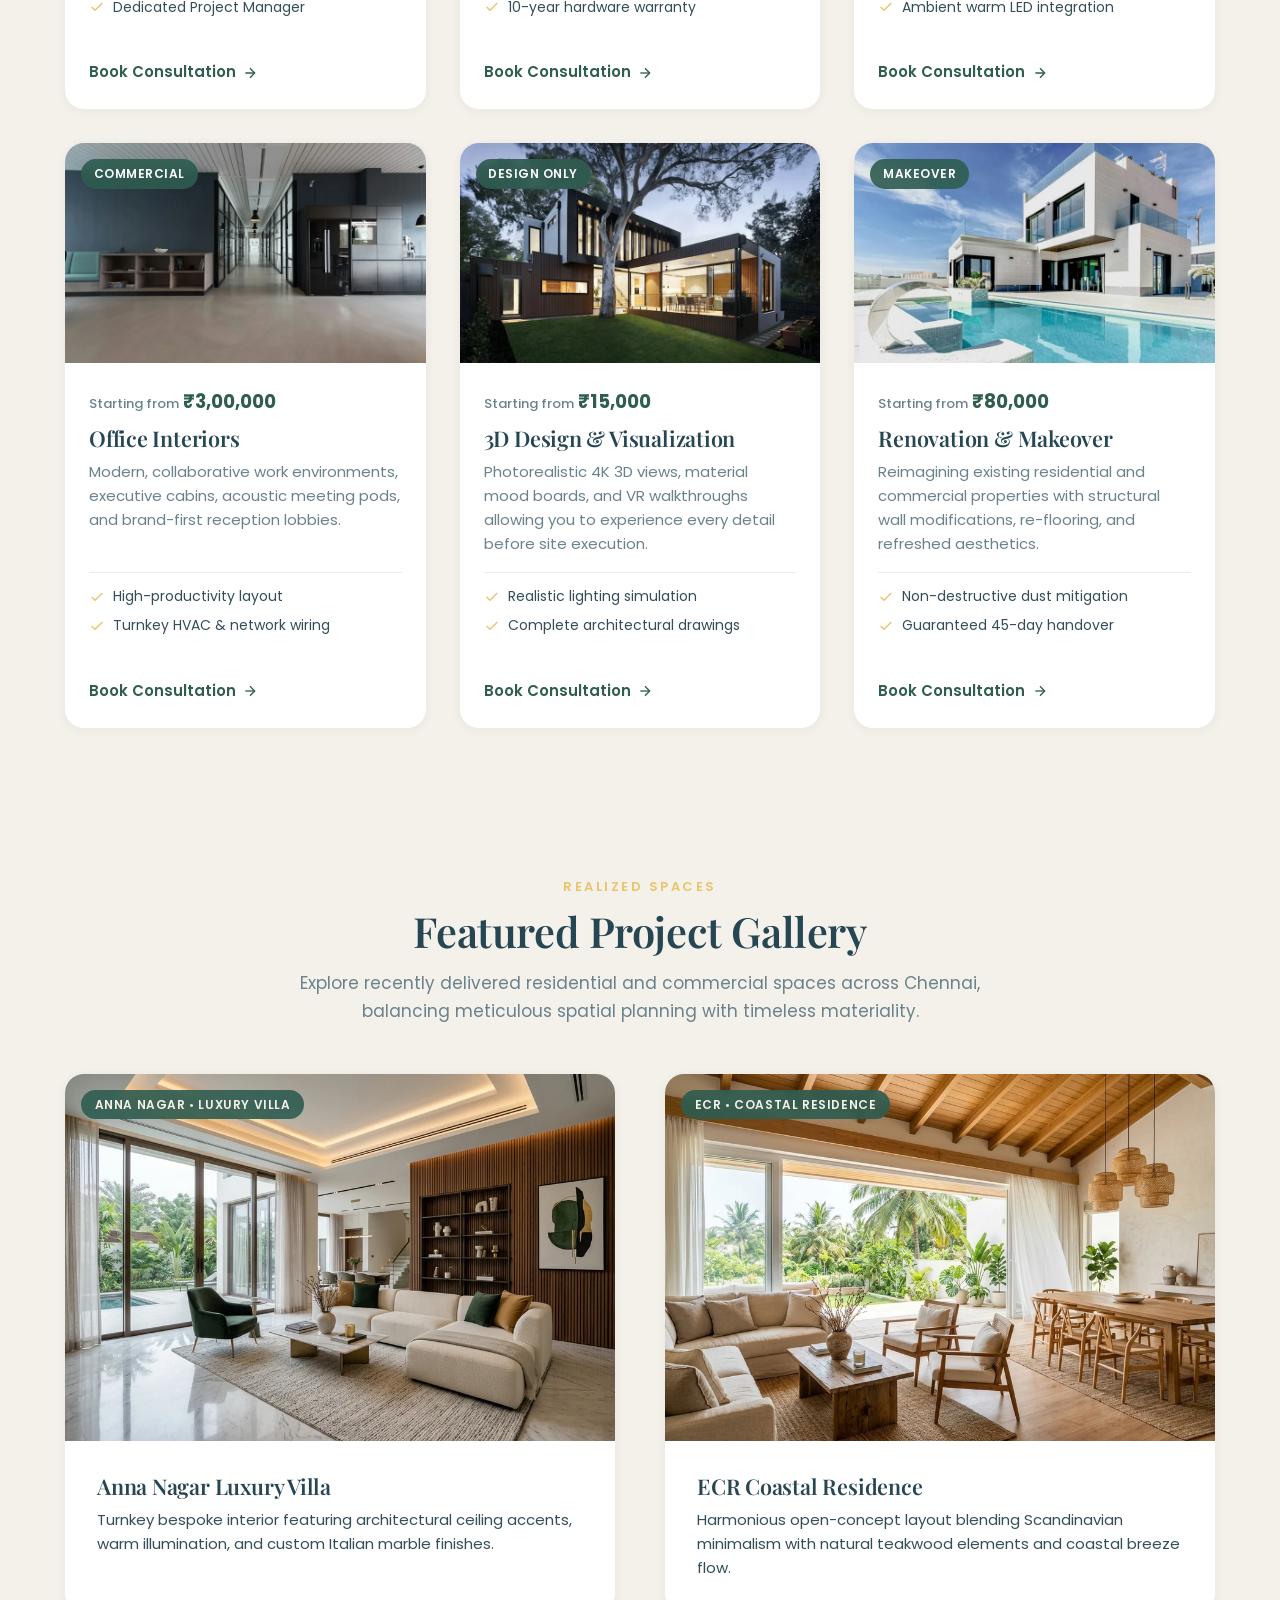
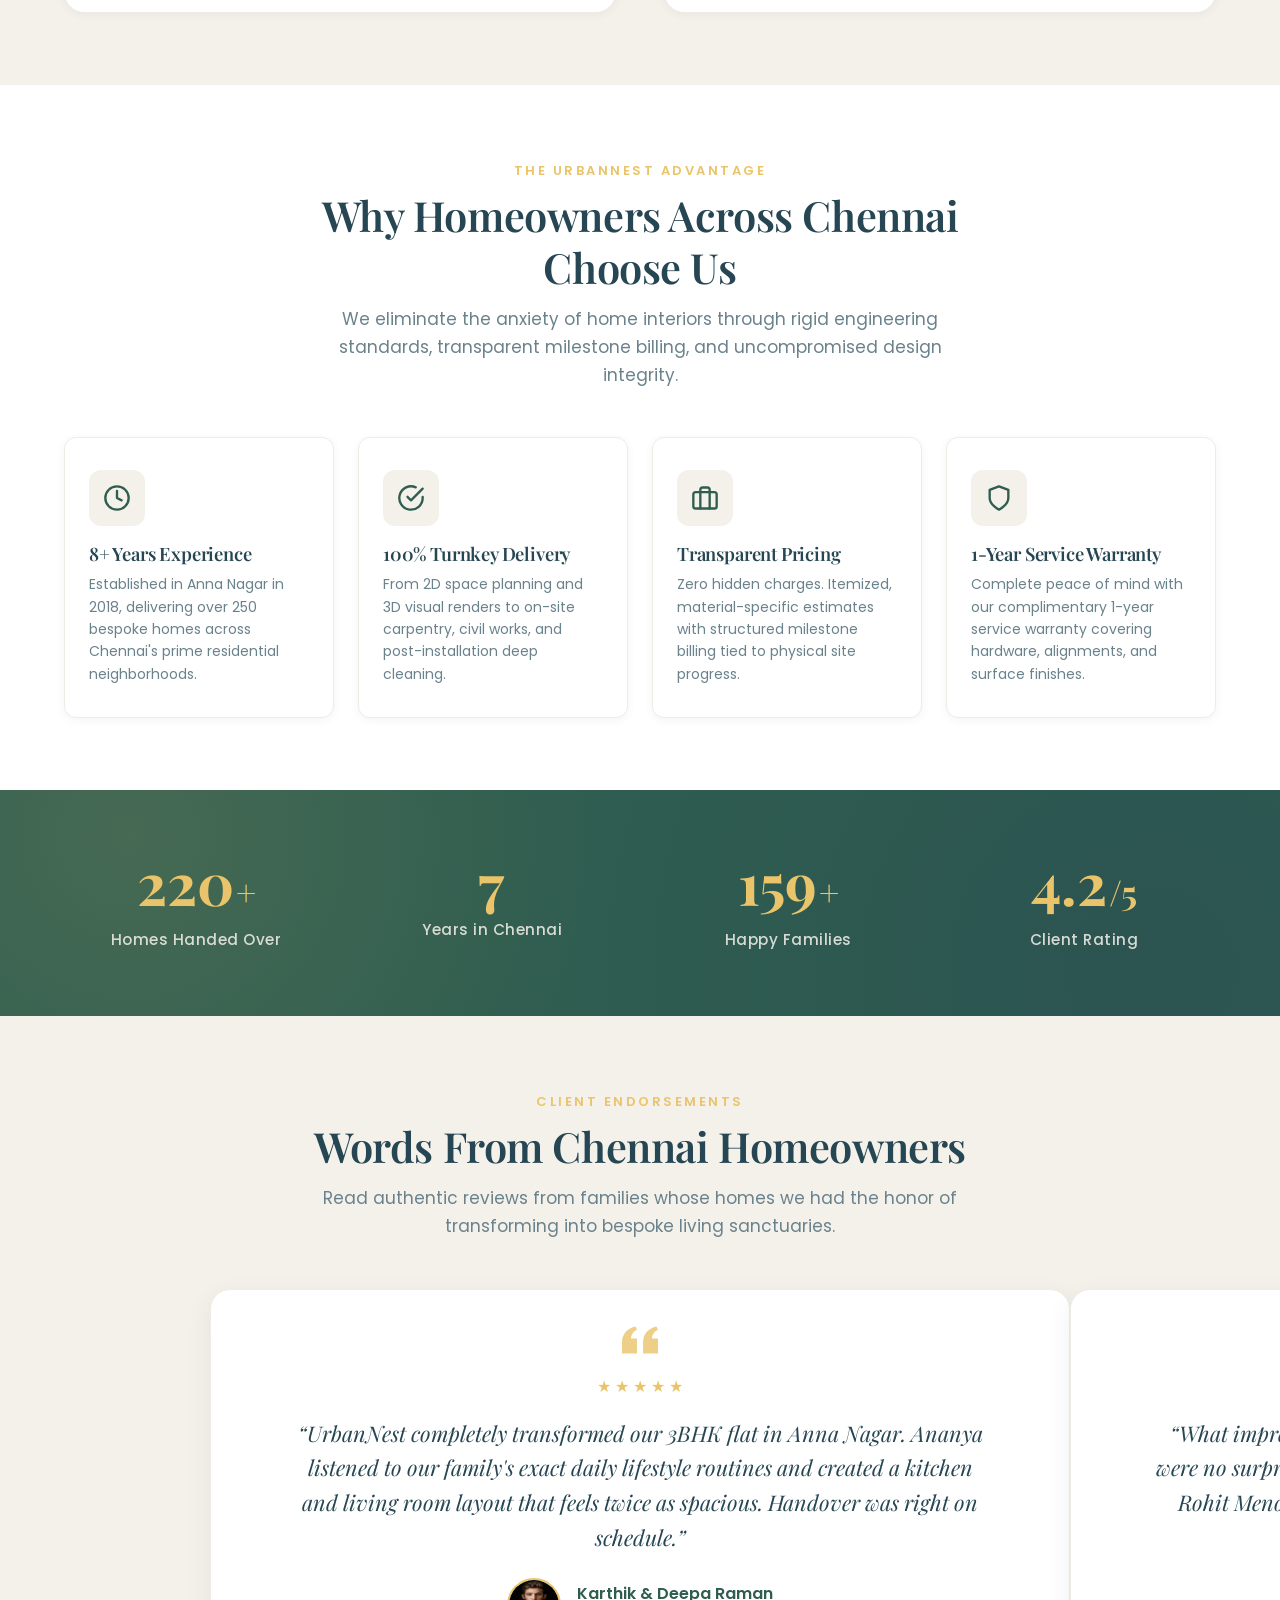
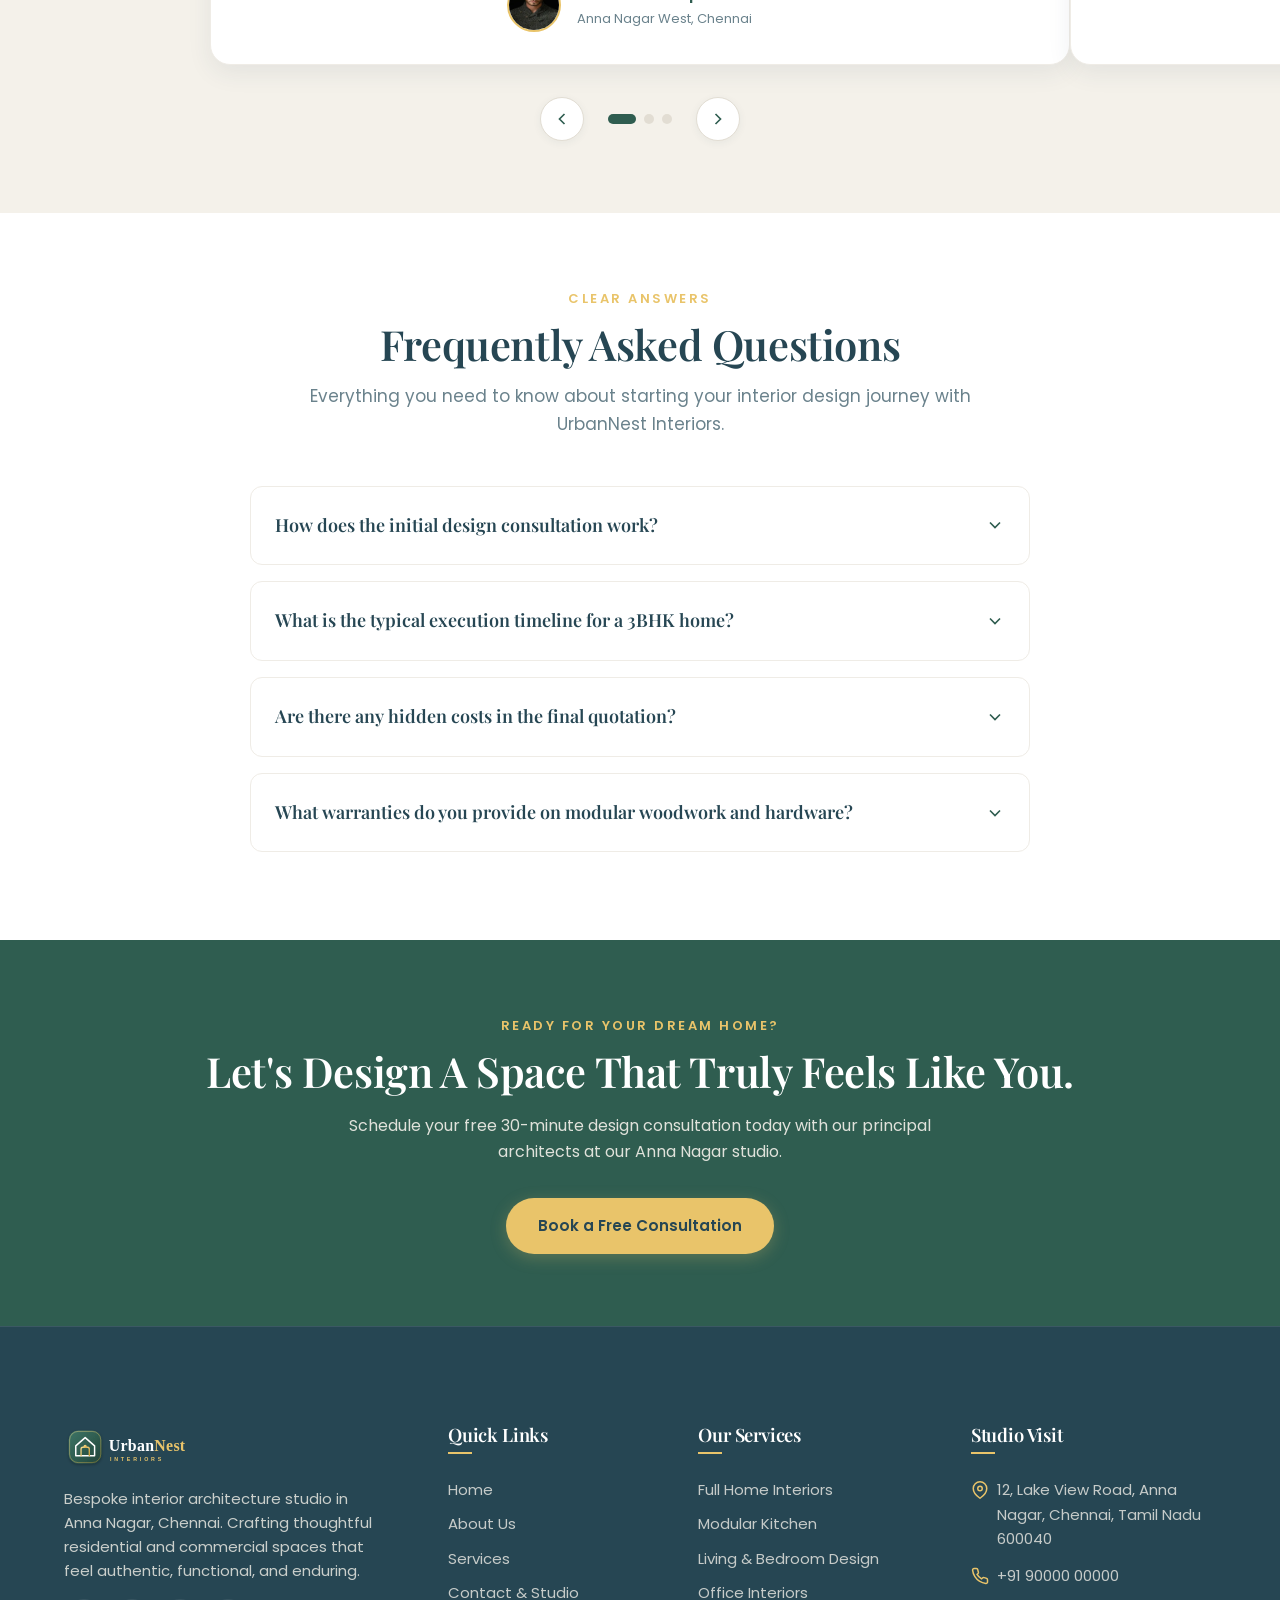
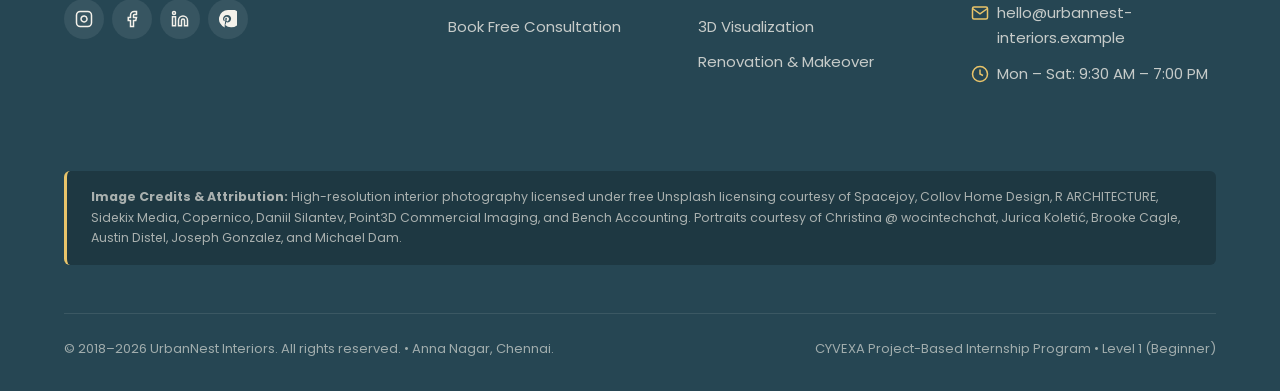
==== commit a1b5d1bc: "Upgrade project gallery and website images to photorealistic luxury architectural photography" ====
--- a/index.html
+++ b/index.html
@@ -301,9 +301,9 @@
           <!-- Gallery Item 1 -->
           <div class="gallery-card">
             <div class="gallery-image-wrapper">
-              <img src="assets/images/project-gallery-1.webp" alt="Project gallery 1 - Contemporary residential interior by UrbanNest" class="gallery-card-img" width="900" height="600" loading="lazy">
+              <img src="assets/images/project-gallery-1.webp" alt="Anna Nagar Luxury Villa - Contemporary bespoke residential interior by UrbanNest" class="gallery-card-img" width="900" height="600" loading="lazy">
               <div class="gallery-overlay">
-                <span class="gallery-badge">Project Gallery 1</span>
+                <span class="gallery-badge">Anna Nagar &bull; Luxury Villa</span>
               </div>
             </div>
             <div class="gallery-card-content">
@@ -315,9 +315,9 @@
           <!-- Gallery Item 2 -->
           <div class="gallery-card">
             <div class="gallery-image-wrapper">
-              <img src="assets/images/project-gallery-2.webp" alt="Project gallery 2 - Minimalist open plan interior by UrbanNest" class="gallery-card-img" width="900" height="600" loading="lazy">
+              <img src="assets/images/project-gallery-2.webp" alt="ECR Coastal Residence - Minimalist open plan interior by UrbanNest" class="gallery-card-img" width="900" height="600" loading="lazy">
               <div class="gallery-overlay">
-                <span class="gallery-badge">Project Gallery 2</span>
+                <span class="gallery-badge">ECR &bull; Coastal Residence</span>
               </div>
             </div>
             <div class="gallery-card-content">
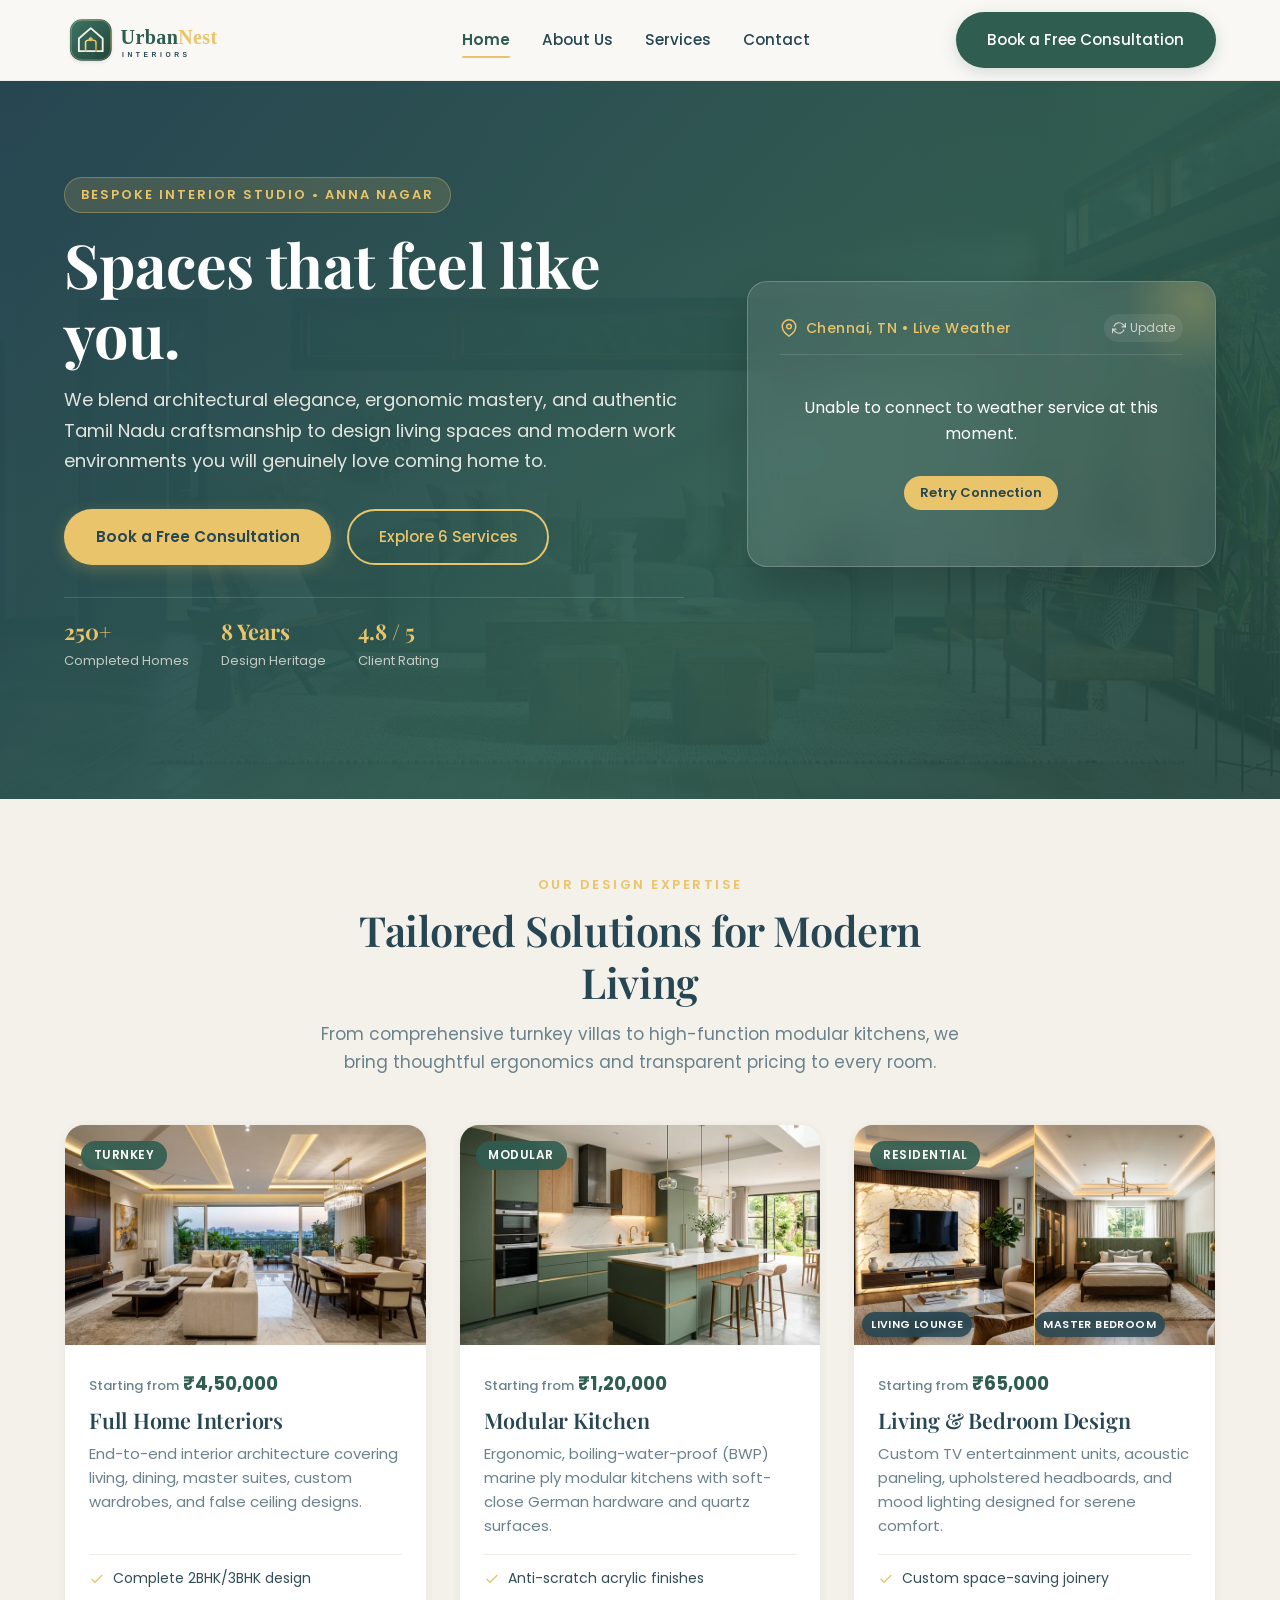
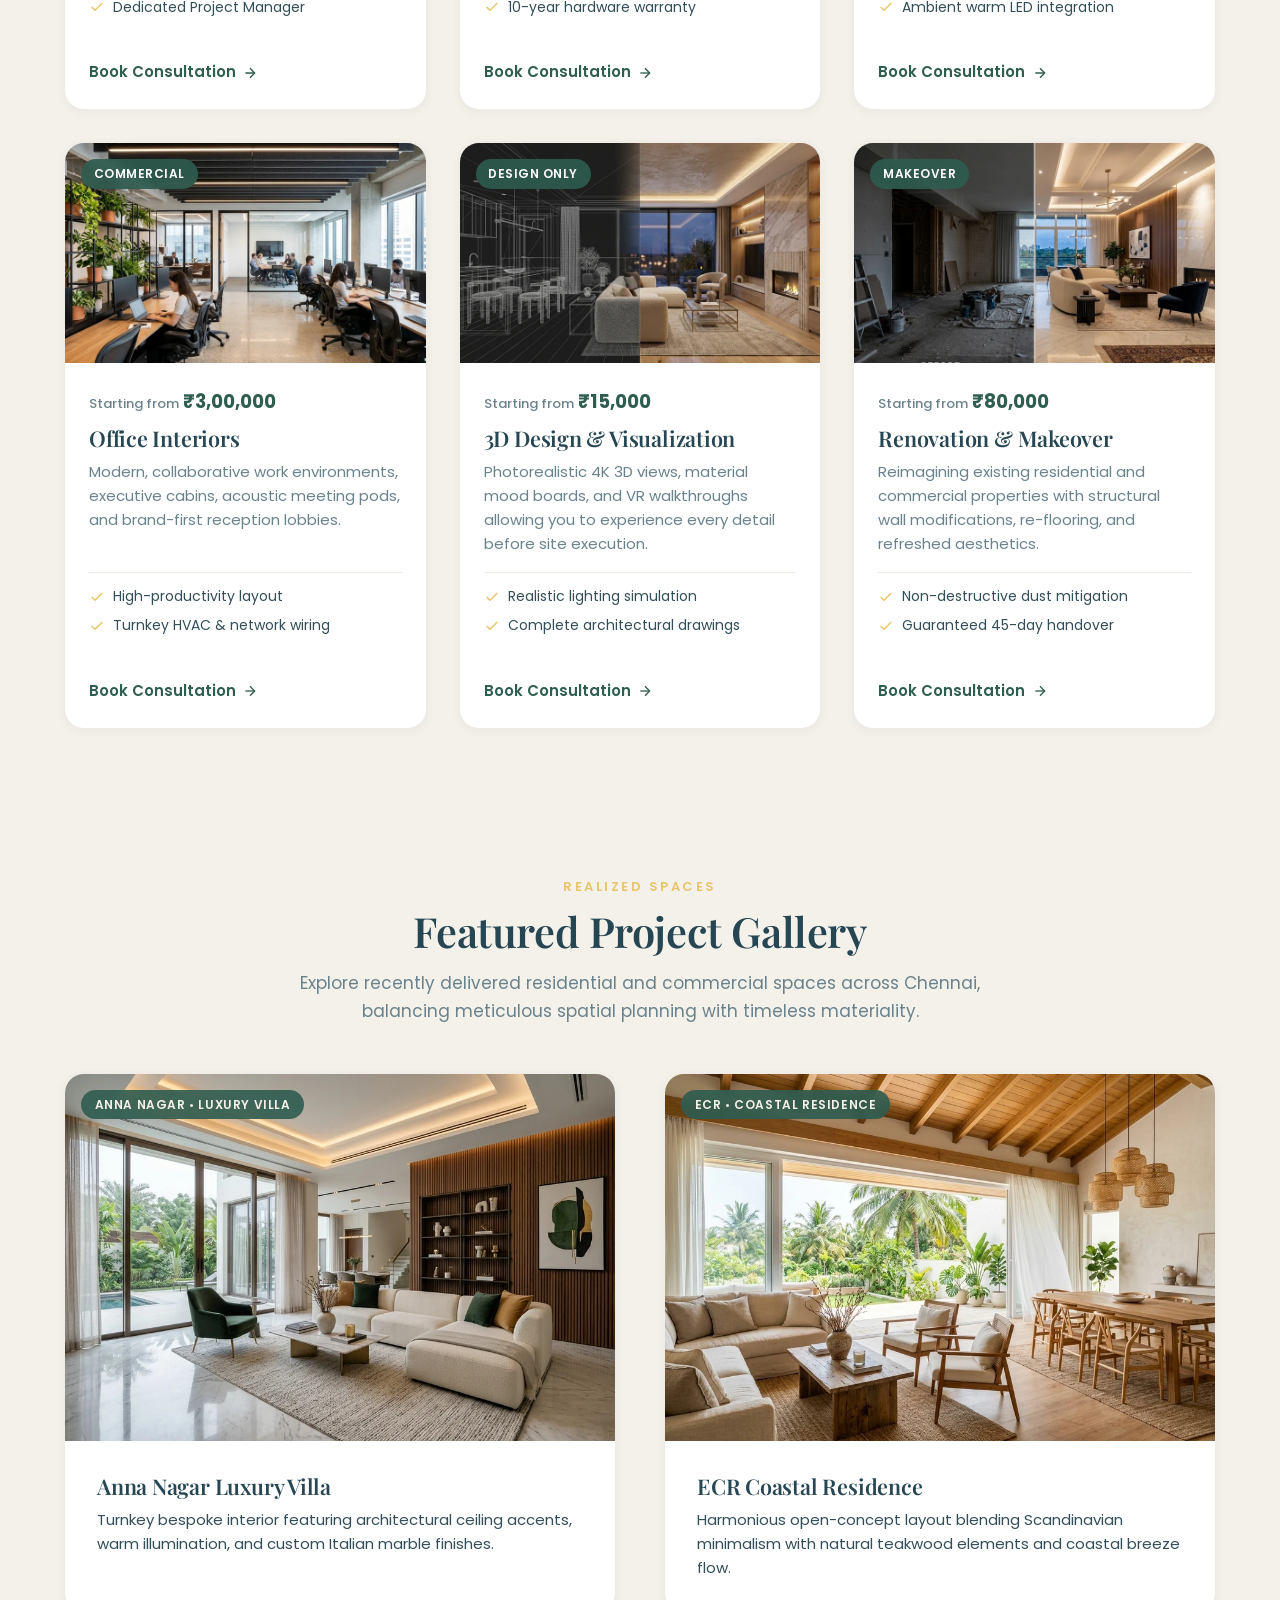
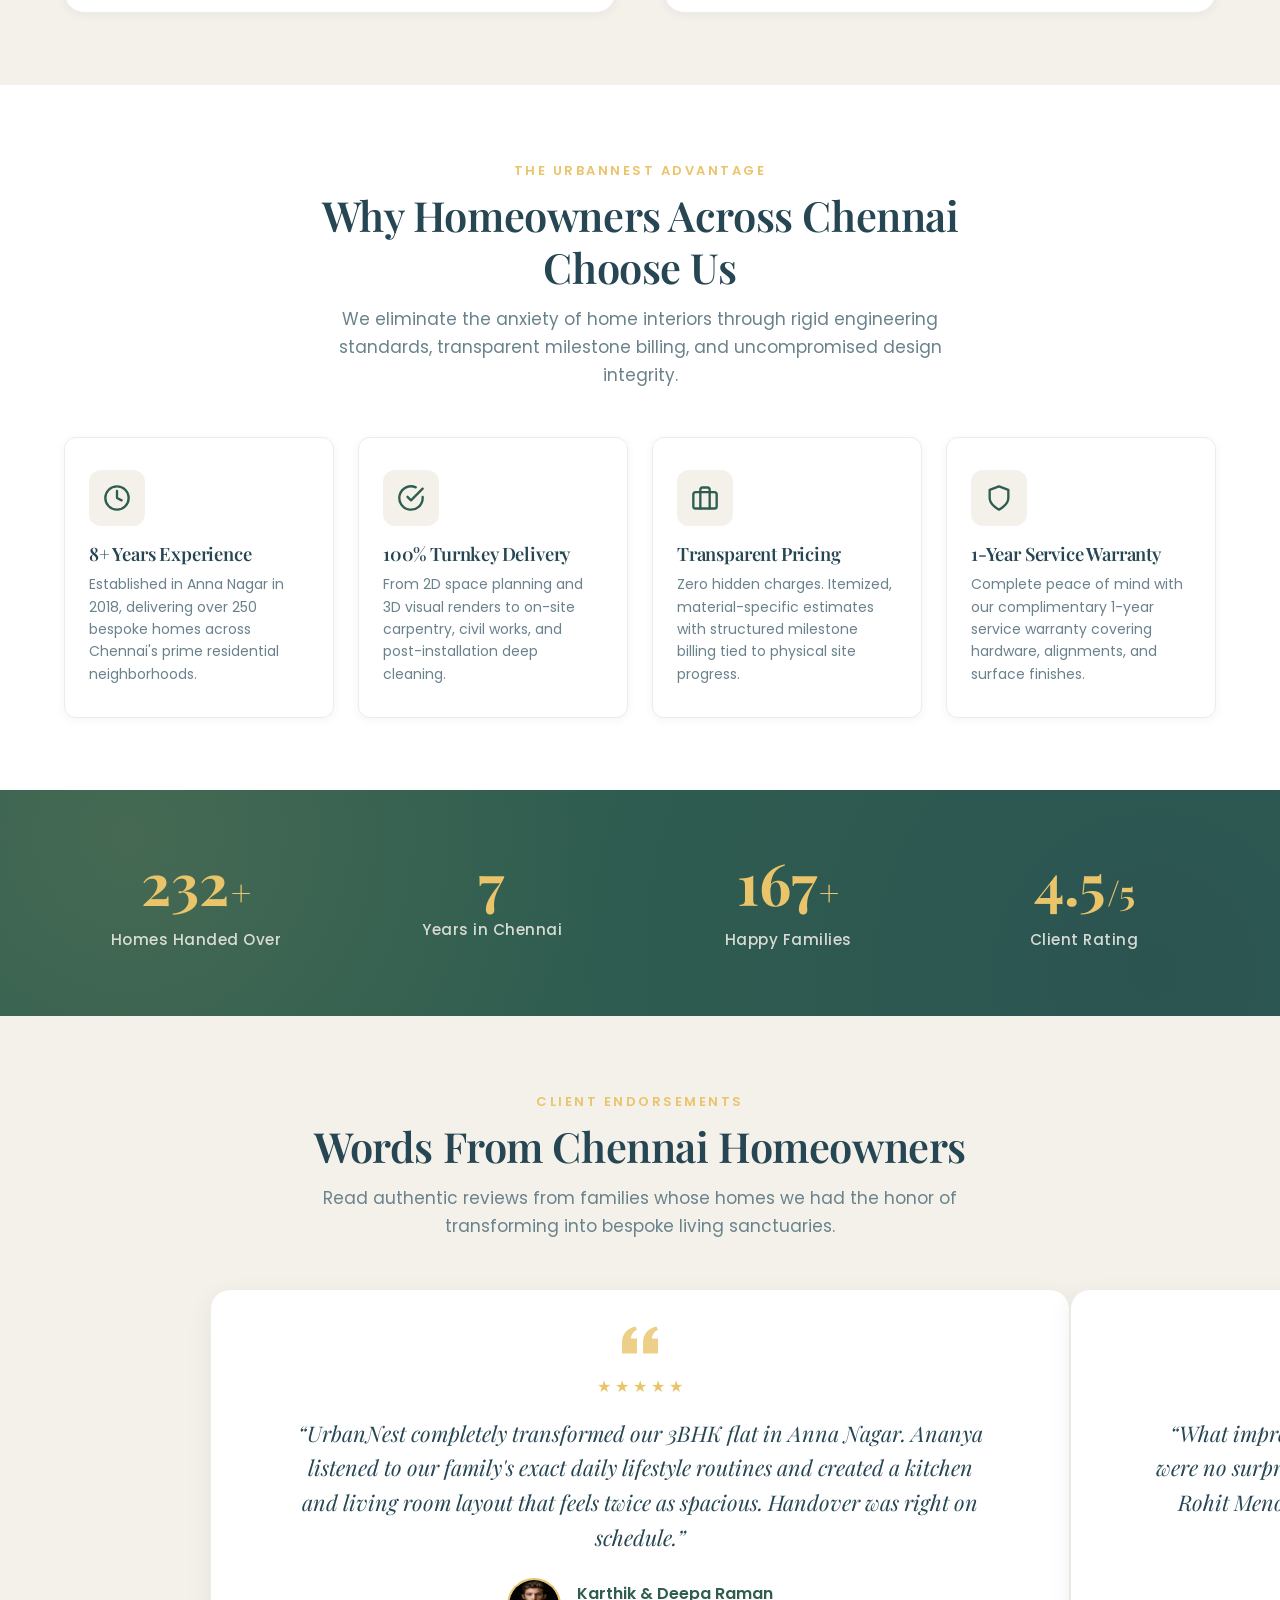
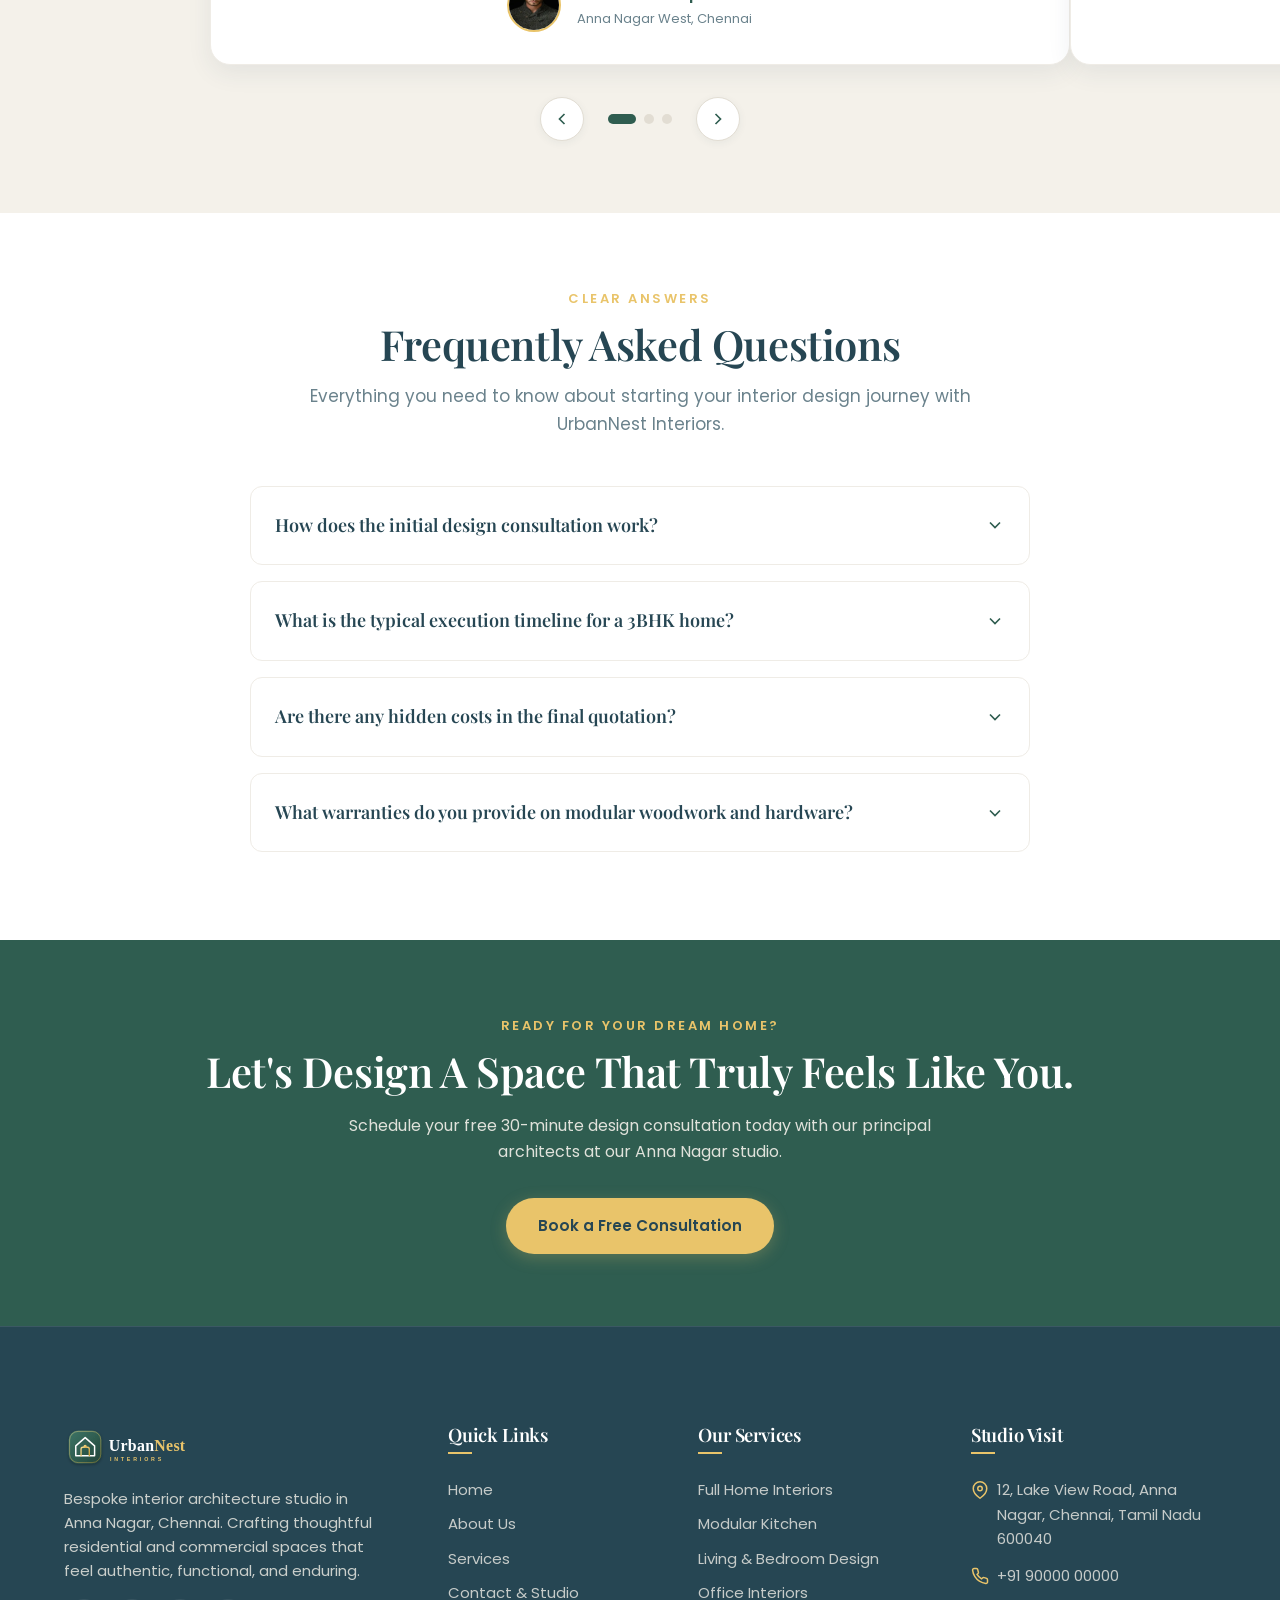
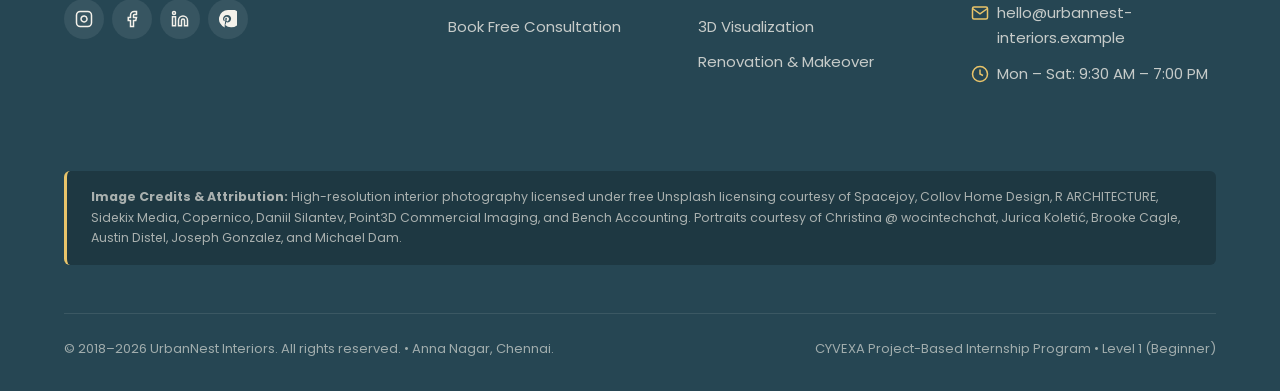
==== commit afa8fa69: "Replace all service placeholders with realistic premium interior photography" ====
--- a/index.html
+++ b/index.html
@@ -166,7 +166,7 @@
           <!-- Service 1 -->
           <article class="service-card">
             <div class="service-card-media">
-              <img src="assets/images/service-full-home.webp" alt="Full home interior design featuring open living and dining" class="service-card-img" width="800" height="560" loading="lazy">
+              <img src="assets/images/service-full-home.webp" alt="Complete luxury modern Indian home interior with living room, dining area, false ceiling lights, and premium marble finishes" class="service-card-img" width="800" height="560" loading="lazy">
               <span class="service-card-badge">Turnkey</span>
             </div>
             <div class="service-card-body">
@@ -186,7 +186,7 @@
           <!-- Service 2 -->
           <article class="service-card">
             <div class="service-card-media">
-              <img src="assets/images/service-modular-kitchen.webp" alt="Modern modular kitchen with island and quartz countertops" class="service-card-img" width="800" height="560" loading="lazy">
+              <img src="assets/images/service-modular-kitchen.webp" alt="Modern modular kitchen with L-shaped layout, quartz countertops, modular cabinets, and premium appliances" class="service-card-img" width="800" height="560" loading="lazy">
               <span class="service-card-badge">Modular</span>
             </div>
             <div class="service-card-body">
@@ -205,8 +205,15 @@
 
           <!-- Service 3 -->
           <article class="service-card">
-            <div class="service-card-media">
-              <img src="assets/images/service-living-bedroom.webp" alt="Elegantly styled living lounge and cozy master bedroom" class="service-card-img" width="800" height="560" loading="lazy">
+            <div class="service-card-media service-card-media-dual">
+              <div class="dual-image-pane">
+                <img src="assets/images/service-living.webp" alt="Luxury living room design with TV unit, marble backdrop, and false ceiling" class="service-card-img" width="400" height="560" loading="lazy">
+                <span class="dual-image-label">Living Lounge</span>
+              </div>
+              <div class="dual-image-pane">
+                <img src="assets/images/service-bedroom.webp" alt="Master bedroom with modern bed, smoked glass wardrobe, and warm lighting" class="service-card-img" width="400" height="560" loading="lazy">
+                <span class="dual-image-label">Master Bedroom</span>
+              </div>
               <span class="service-card-badge">Residential</span>
             </div>
             <div class="service-card-body">
@@ -226,7 +233,7 @@
           <!-- Service 4 -->
           <article class="service-card">
             <div class="service-card-media">
-              <img src="assets/images/service-office.webp" alt="Modern corporate office interior with collaborative workstations" class="service-card-img" width="800" height="560" loading="lazy">
+              <img src="assets/images/service-office.webp" alt="Professional corporate office interior with modern workstations, executive cabins, and acoustic lighting" class="service-card-img" width="800" height="560" loading="lazy">
               <span class="service-card-badge">Commercial</span>
             </div>
             <div class="service-card-body">
@@ -246,7 +253,7 @@
           <!-- Service 5 -->
           <article class="service-card">
             <div class="service-card-media">
-              <img src="assets/images/service-3d-viz.webp" alt="Photorealistic 3D architectural render of a contemporary interior" class="service-card-img" width="800" height="560" loading="lazy">
+              <img src="assets/images/service-3d-viz.webp" alt="Architectural 3D interior visualization with wireframe blueprint transition to photorealistic room rendering" class="service-card-img" width="800" height="560" loading="lazy">
               <span class="service-card-badge">Design Only</span>
             </div>
             <div class="service-card-body">
@@ -266,7 +273,7 @@
           <!-- Service 6 -->
           <article class="service-card">
             <div class="service-card-media">
-              <img src="assets/images/service-renovation.webp" alt="Transformed luxury living space after comprehensive renovation" class="service-card-img" width="800" height="560" loading="lazy">
+              <img src="assets/images/service-renovation.webp" alt="Interior renovation and makeover with before-and-after room transformation comparison" class="service-card-img" width="800" height="560" loading="lazy">
               <span class="service-card-badge">Makeover</span>
             </div>
             <div class="service-card-body">
--- a/css/style.css
+++ b/css/style.css
@@ -814,6 +814,60 @@
   overflow: hidden;
 }
 
+.service-card-media-dual {
+  display: flex;
+  position: relative;
+  height: 220px;
+  overflow: hidden;
+}
+
+.dual-image-pane {
+  position: relative;
+  flex: 1 1 50%;
+  height: 100%;
+  overflow: hidden;
+}
+
+.dual-image-pane:first-child {
+  border-right: 1.5px solid var(--color-gold);
+}
+
+.dual-image-pane .service-card-img {
+  width: 100%;
+  height: 100%;
+  object-fit: cover;
+  transition: transform var(--transition-slow);
+}
+
+.service-card:hover .dual-image-pane .service-card-img {
+  transform: scale(1.08);
+}
+
+.dual-image-label {
+  position: absolute;
+  bottom: var(--space-xs);
+  background-color: rgba(38, 70, 83, 0.88);
+  color: var(--color-white);
+  padding: 0.2rem 0.55rem;
+  border-radius: var(--radius-full);
+  font-size: 0.68rem;
+  font-weight: 600;
+  letter-spacing: 0.4px;
+  text-transform: uppercase;
+  backdrop-filter: blur(4px);
+  pointer-events: none;
+  box-shadow: 0 2px 6px rgba(0, 0, 0, 0.2);
+  z-index: 2;
+}
+
+.dual-image-pane:first-child .dual-image-label {
+  left: var(--space-xs);
+}
+
+.dual-image-pane:last-child .dual-image-label {
+  right: var(--space-xs);
+}
+
 .service-card-img {
   width: 100%;
   height: 100%;
@@ -838,6 +892,7 @@
   font-weight: 600;
   letter-spacing: 0.5px;
   text-transform: uppercase;
+  z-index: 3;
 }
 
 .service-card-body {
